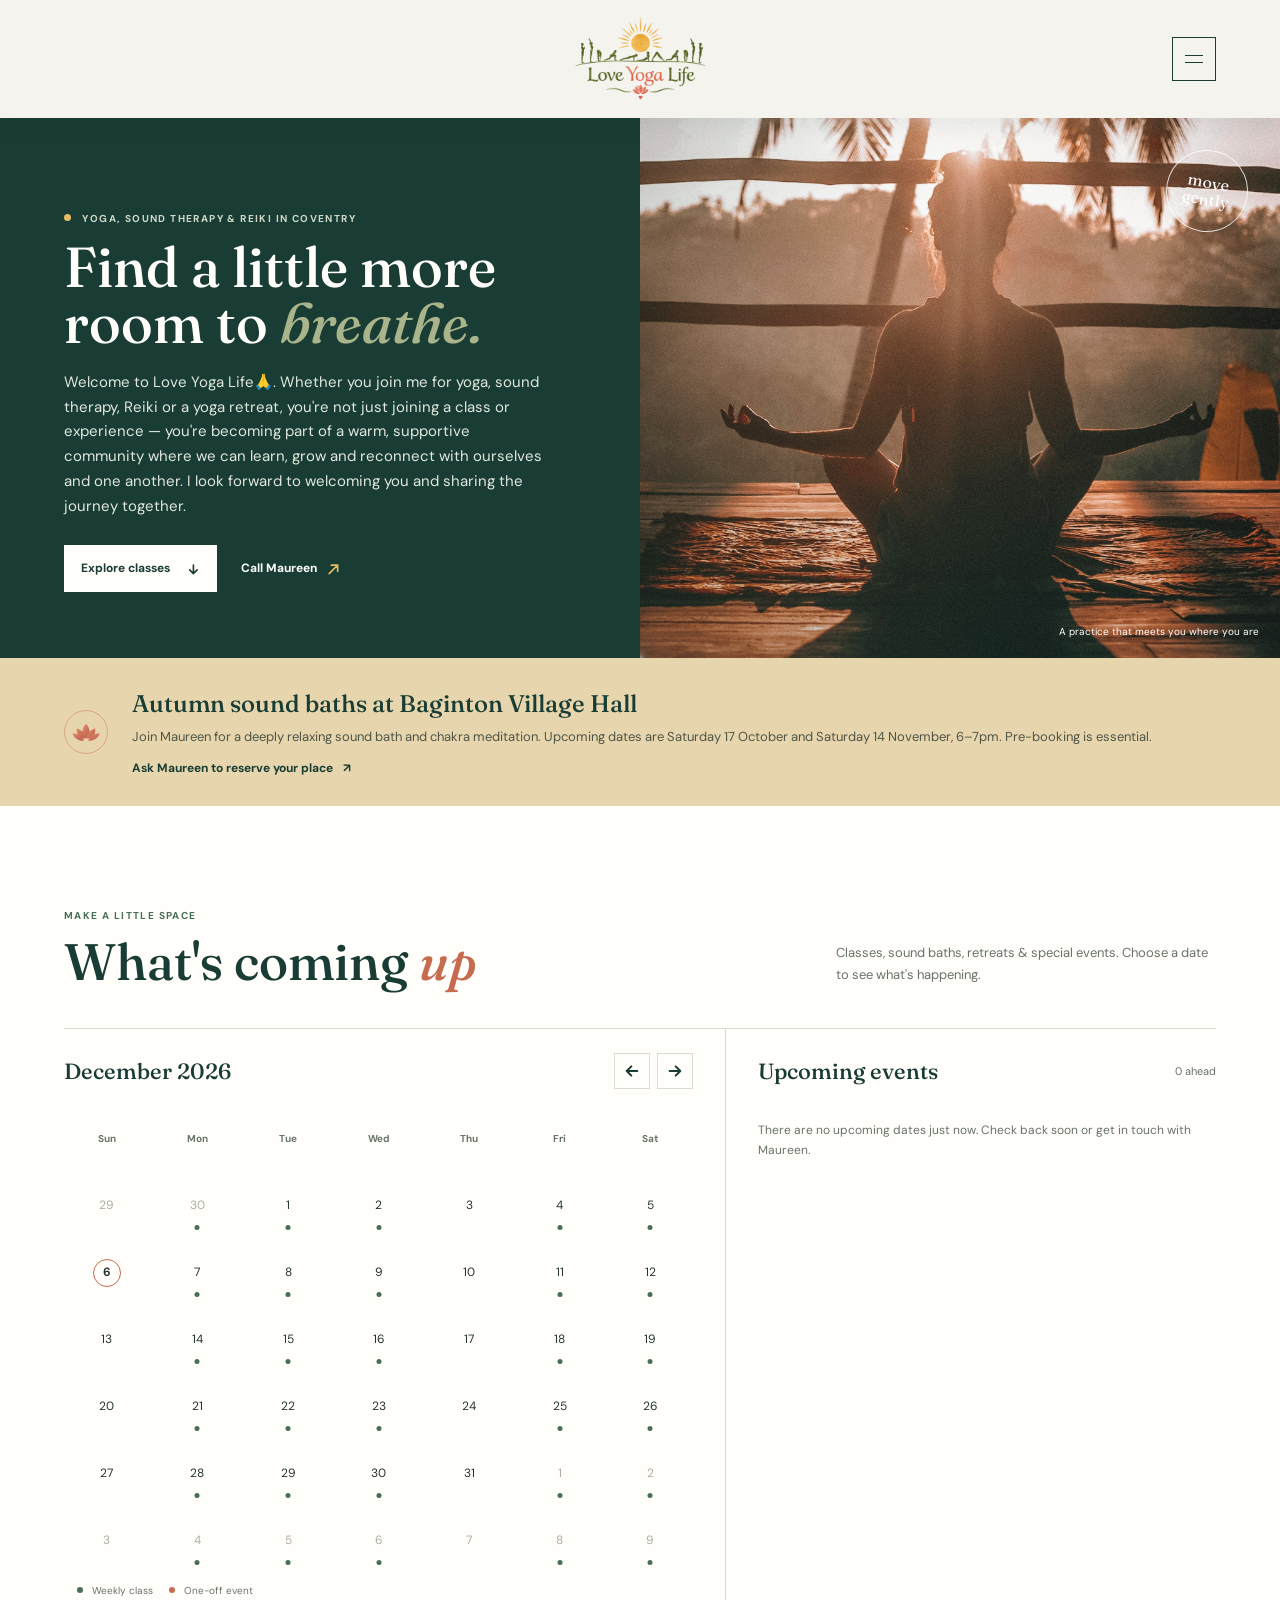
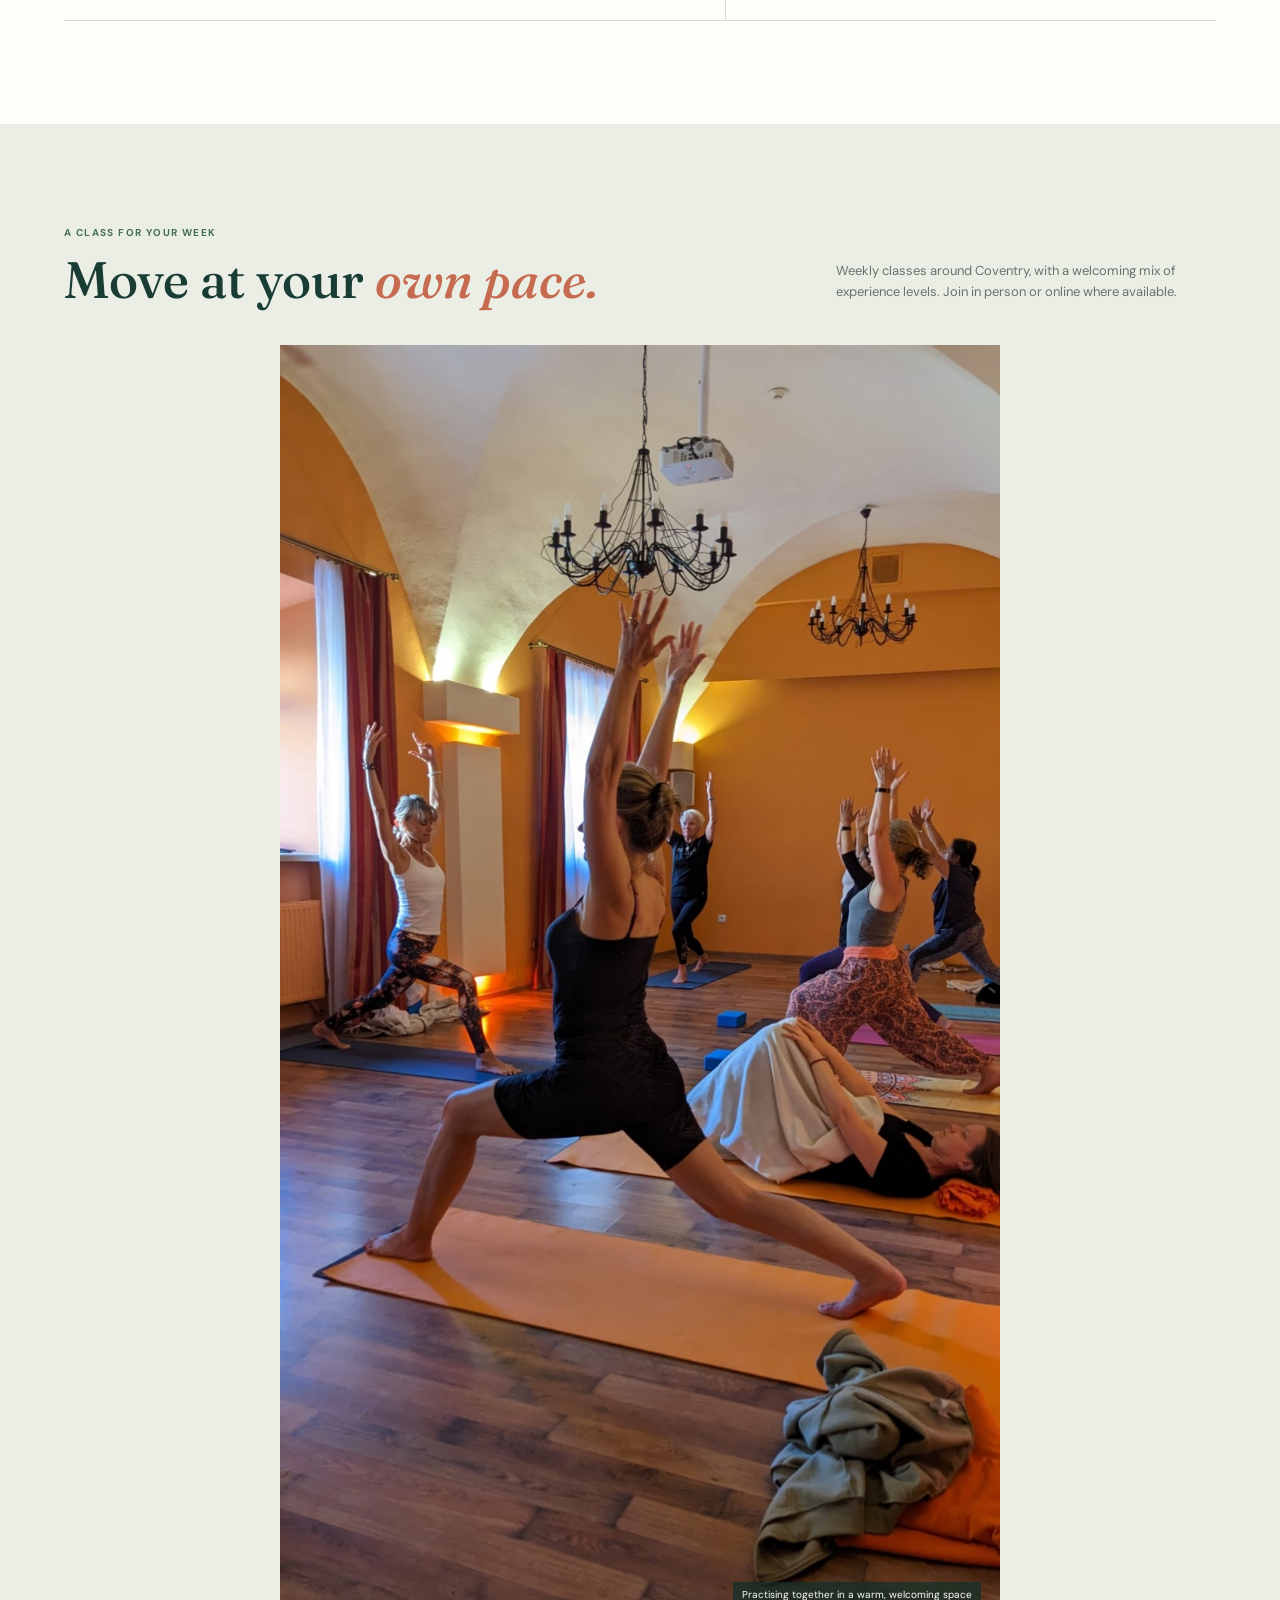
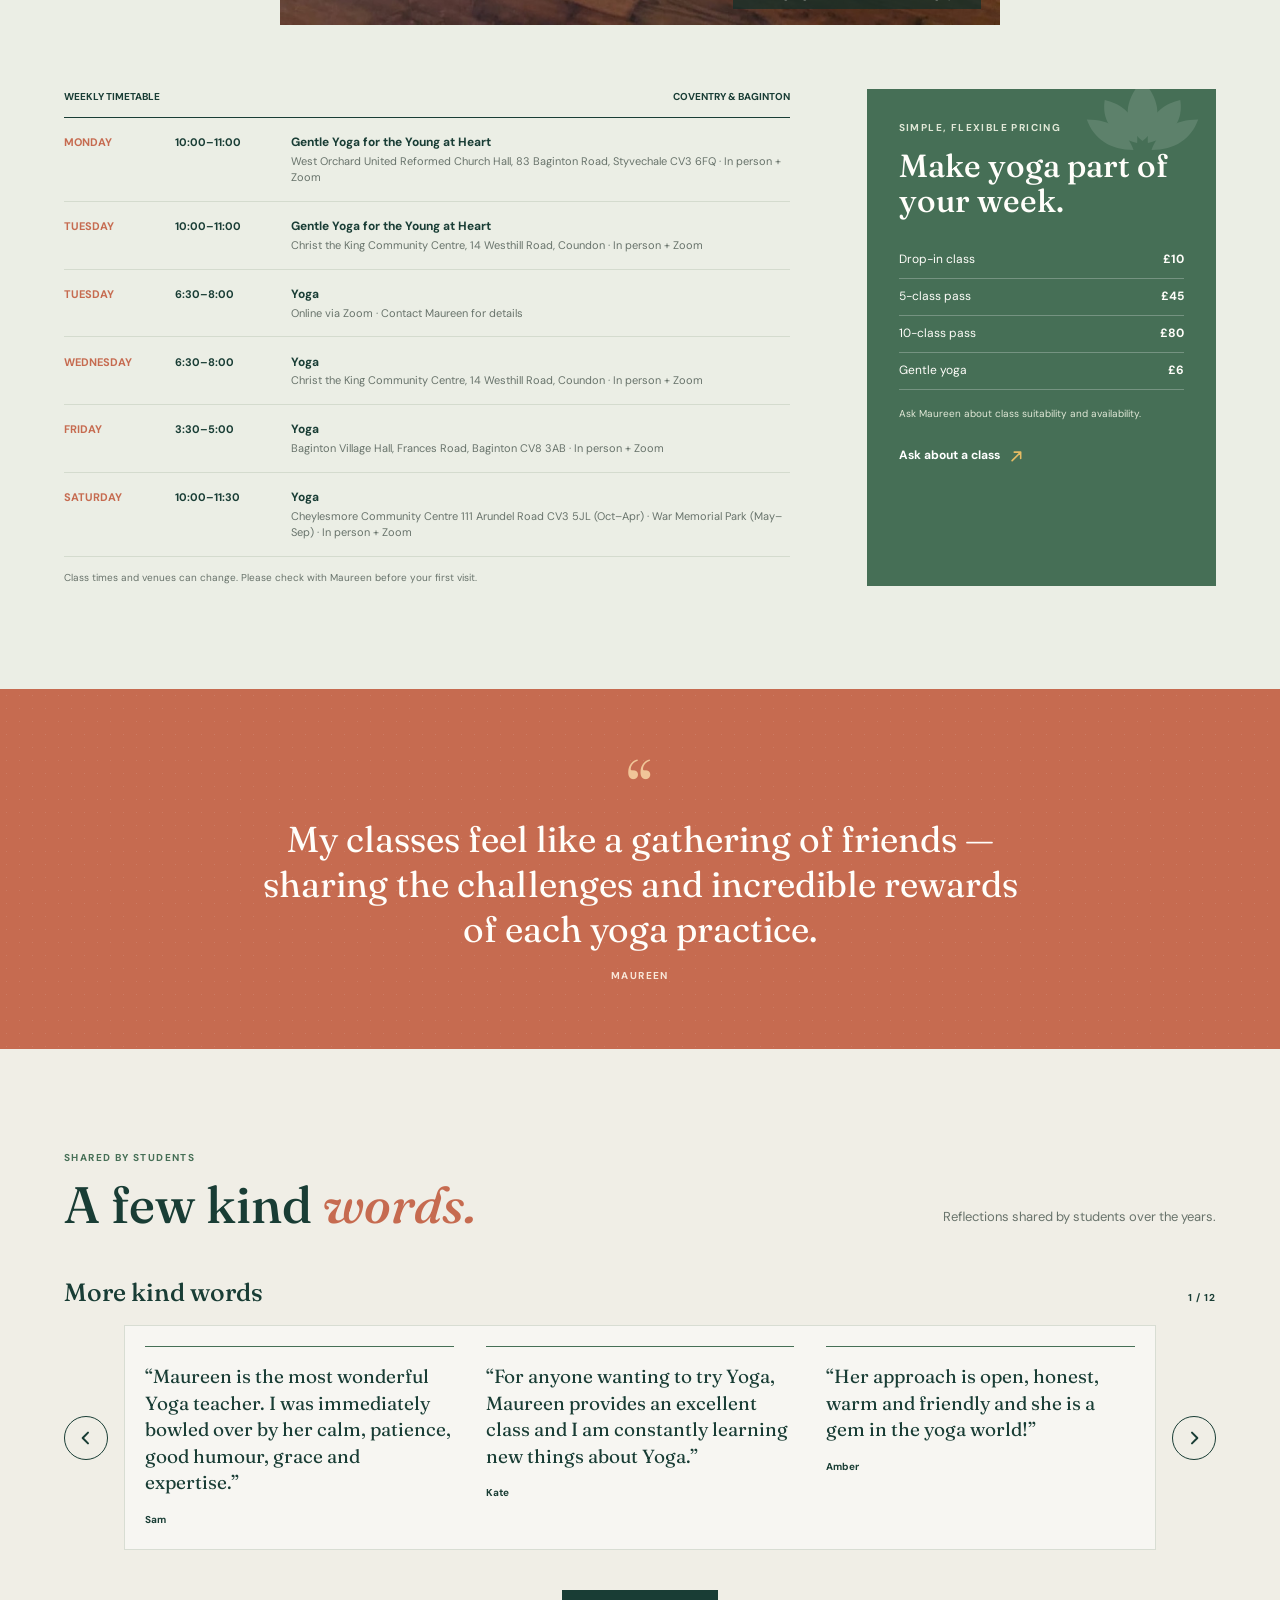
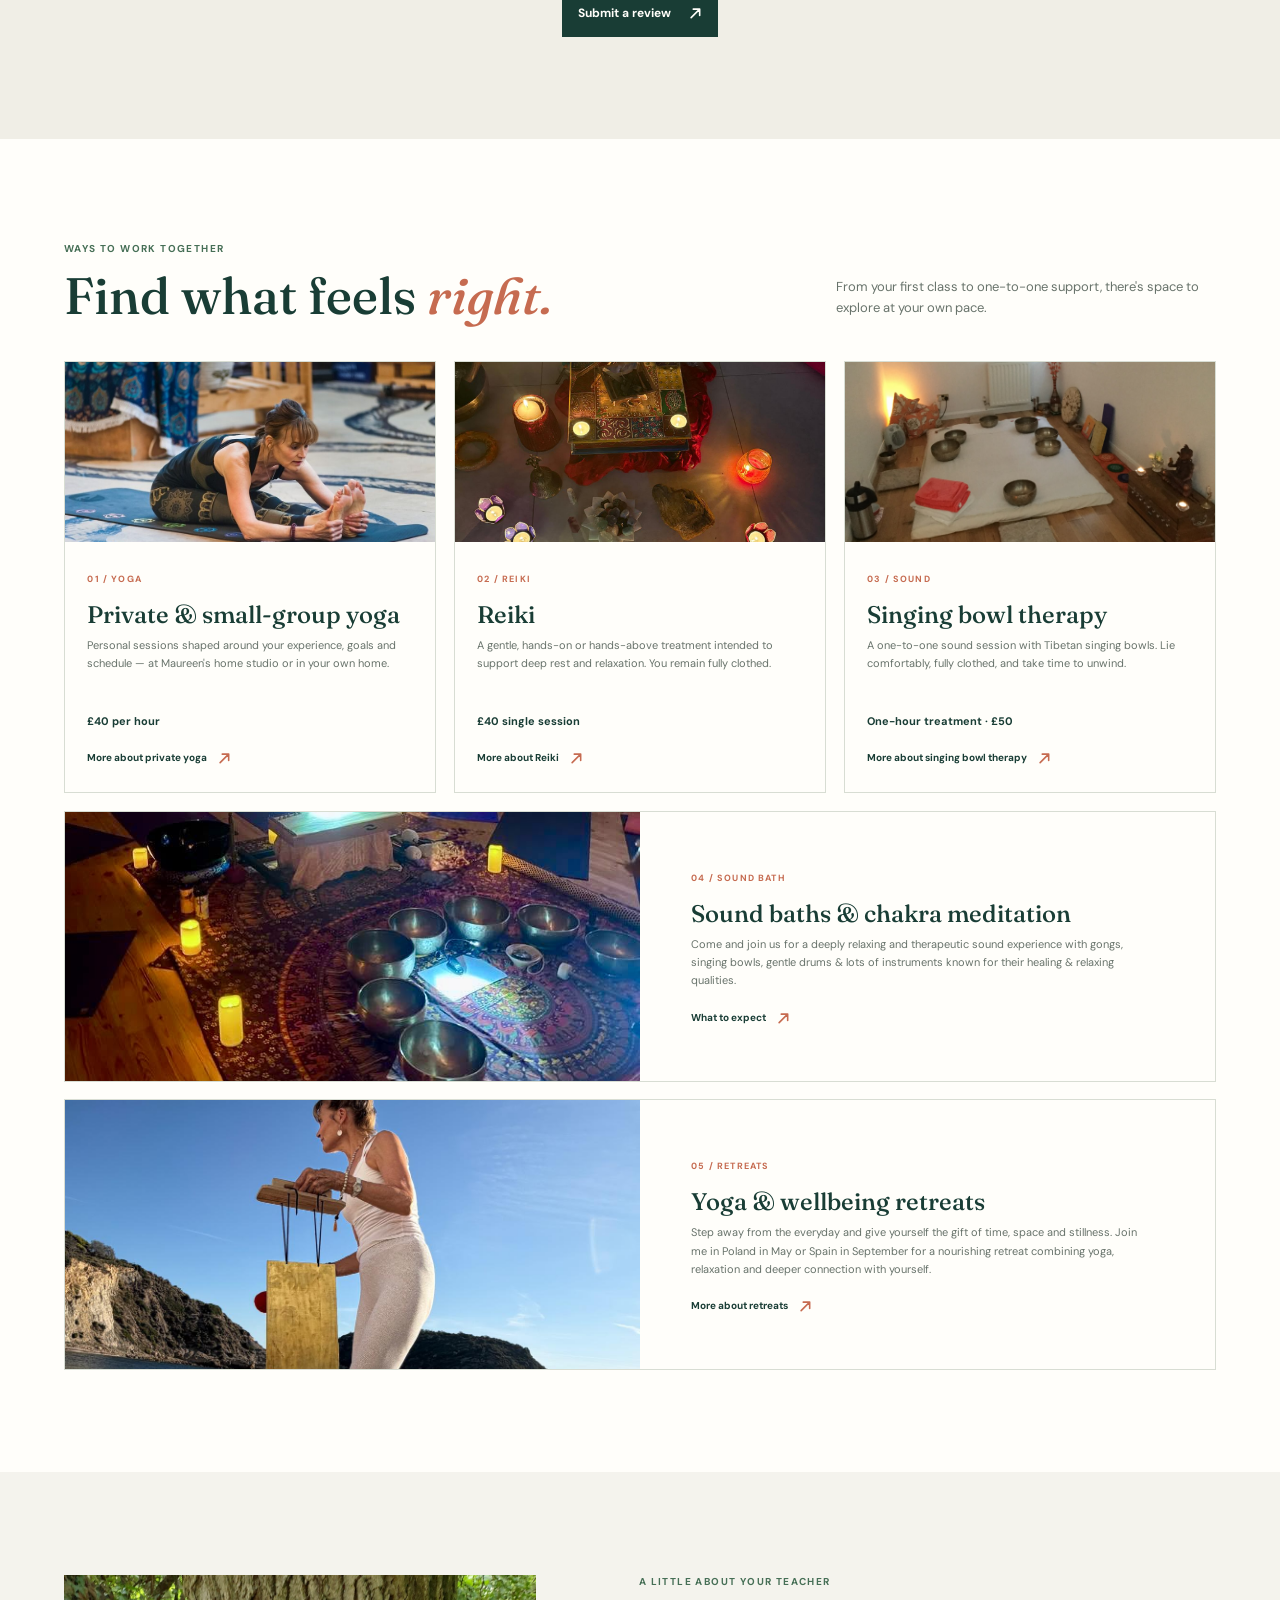
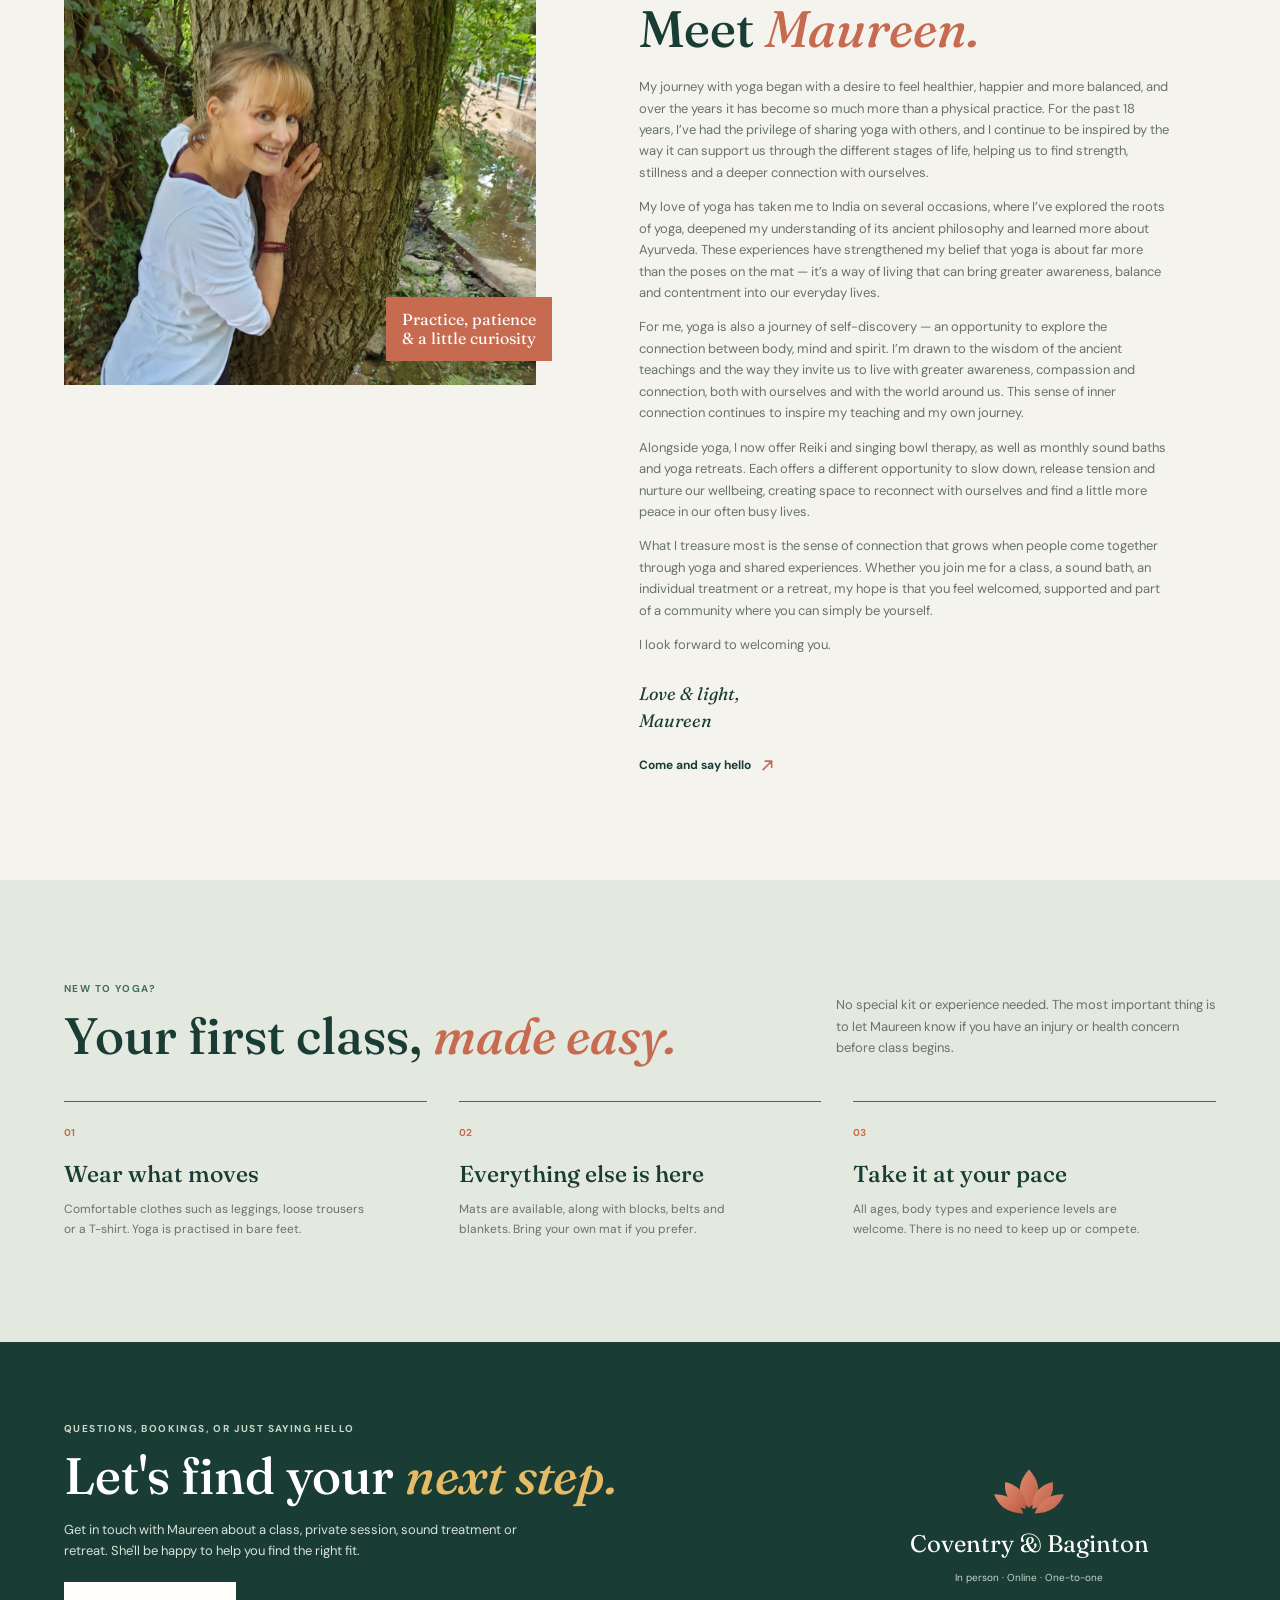
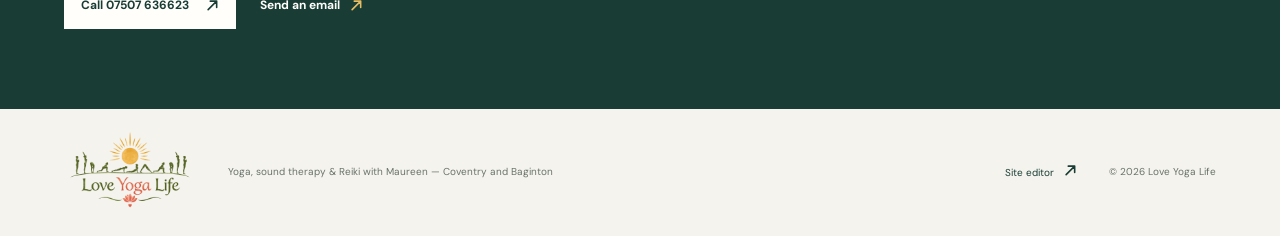
==== index.html @ 2b90ecf5 "Deploy Love Yoga Life website" ====
<!doctype html>
<html lang="en-GB">

<head>
    <meta charset="utf-8">
    <meta name="viewport" content="width=device-width, initial-scale=1">
    <meta name="theme-color" content="#193d35">
    <link rel="icon" href="./pics/lotus.svg" type="image/svg+xml">
    <meta name="description"
        content="Join Maureen for welcoming yoga classes, private yoga, Reiki, singing bowl therapy, sound baths and retreats in Coventry and Baginton.">
    <meta name="author" content="Maureen Thomson">
    <meta name="robots" content="index, follow, max-image-preview:large">
    <link rel="canonical" href="https://loveyogalife.co.uk/">
    <meta property="og:type" content="website">
    <meta property="og:locale" content="en_GB">
    <meta property="og:site_name" content="Love Yoga Life">
    <meta property="og:title" content="Yoga, Reiki &amp; Sound Baths in Coventry | Love Yoga Life">
    <meta property="og:description"
        content="Welcoming yoga classes, private yoga, Reiki, singing bowl therapy, sound baths and retreats with Maureen in Coventry and Baginton.">
    <meta property="og:url" content="https://loveyogalife.co.uk/">
    <meta property="og:image" content="https://loveyogalife.co.uk/pics/5.jpeg">
    <meta property="og:image:type" content="image/jpeg">
    <meta property="og:image:width" content="900">
    <meta property="og:image:height" content="599">
    <meta property="og:image:alt" content="Maureen practising yoga on a mat">
    <meta name="twitter:card" content="summary_large_image">
    <meta name="twitter:title" content="Yoga, Reiki &amp; Sound Baths in Coventry | Love Yoga Life">
    <meta name="twitter:description"
        content="Welcoming yoga, Reiki, sound therapy, sound baths and retreats with Maureen in Coventry and Baginton.">
    <meta name="twitter:image" content="https://loveyogalife.co.uk/pics/5.jpeg">
    <meta name="twitter:image:alt" content="Maureen practising yoga on a mat">
    <title>Yoga, Reiki &amp; Sound Baths in Coventry | Love Yoga Life</title>
    <link rel="preconnect" href="https://fonts.googleapis.com">
    <link rel="preconnect" href="https://fonts.gstatic.com" crossorigin>
    <link
        href="https://fonts.googleapis.com/css2?family=DM+Sans:wght@400;500;600;700&family=Fraunces:opsz,wght@9..144,500;9..144,600&display=swap"
        rel="stylesheet">
    <link rel="preload" as="image" href="./pics/hero-original.jpeg">
    <link rel="stylesheet" href="./styles.css?v=20261015-7">
    <script type="application/ld+json">
        {
            "@context": "https://schema.org",
            "@type": "LocalBusiness",
            "@id": "https://loveyogalife.co.uk/#business",
            "name": "Love Yoga Life",
            "description": "Yoga classes, private yoga, Reiki, singing bowl therapy, sound baths and retreats with Maureen in Coventry and Baginton.",
            "url": "https://loveyogalife.co.uk/",
            "image": "https://loveyogalife.co.uk/pics/5.jpeg",
            "telephone": "+44 7507 636623",
            "email": "maureenthomson54@hotmail.com",
            "founder": {
                "@type": "Person",
                "name": "Maureen Thomson"
            },
            "address": {
                "@type": "PostalAddress",
                "addressLocality": "Coventry",
                "addressRegion": "West Midlands",
                "addressCountry": "GB"
            },
            "areaServed": [
                {
                    "@type": "City",
                    "name": "Coventry"
                },
                {
                    "@type": "Place",
                    "name": "Baginton"
                }
            ],
            "hasOfferCatalog": {
                "@type": "OfferCatalog",
                "name": "Yoga and wellbeing services",
                "itemListElement": [
                    {
                        "@type": "Offer",
                        "itemOffered": {
                            "@type": "Service",
                            "name": "Yoga classes and private yoga"
                        }
                    },
                    {
                        "@type": "Offer",
                        "itemOffered": {
                            "@type": "Service",
                            "name": "Reiki and singing bowl therapy"
                        }
                    },
                    {
                        "@type": "Offer",
                        "itemOffered": {
                            "@type": "Service",
                            "name": "Sound baths and yoga retreats"
                        }
                    }
                ]
            }
        }
    </script>
    <script src="./app.js?v=20261015-3" defer></script>
</head>

<body>
    <a class="skip-link" href="#main">Skip to content</a>
    <header class="site-header">
        <a class="wordmark" href="#top" aria-label="Love Yoga Life home"><img class="brand-logo"
                src="./pics/logo-transparent.png" alt=""></a>
        <button class="menu-toggle" type="button" aria-expanded="false" aria-controls="main-nav"
            aria-label="Open menu"><span></span><span></span></button>
        <nav class="main-nav" id="main-nav" aria-label="Main navigation">
            <a href="#classes">Classes</a>
            <a href="#private-yoga">Private yoga</a>
            <a href="#reiki">Reiki &amp; sound</a>
            <a href="#retreats">Retreats</a>
            <a href="#about">About Maureen</a>
            <a class="nav-contact" href="#contact">Get in touch
                <svg class="ui-icon" viewBox="0 0 12 12" aria-hidden="true" focusable="false">
                    <path d="M2 10 10 2M4 2h6v6"></path>
                </svg>
            </a>
        </nav>
    </header>

    <main id="main">
        <section class="hero" id="top">
            <div class="hero-copy">
                <p class="eyebrow"><span class="eyebrow-mark"></span> <span data-page="heroEyebrow">Yoga, sound therapy & Reiki in Coventry</span></p>
                <h1><span data-page="heroTitle">Find a little more room to</span> <em data-page="heroAccent">breathe.</em></h1>
                <p class="hero-intro" data-page="heroIntro">Welcome to Love Yoga Life🙏 Whether you join me for
                    yoga, sound therapy, Reiki or a yoga retreat, you're not just joining a class or experience — you're
                    becoming part of a warm, supportive community where we can learn, grow and reconnect with ourselves
                    and one another. I look forward to welcoming you and sharing the journey together.</p>
                <div class="hero-actions">
                    <a class="button button-light" href="#classes"><span data-page="heroPrimary">Explore classes</span> <svg class="ui-icon"
                            viewBox="0 0 12 12" aria-hidden="true" focusable="false">
                            <path d="M6 2v8M2.5 6.5 6 10l3.5-3.5"></path>
                        </svg></a>
                    <a class="text-link text-link-light" href="tel:+447507636623"><span data-page="heroSecondary">Call Maureen</span> <svg class="ui-icon"
                            viewBox="0 0 12 12" aria-hidden="true" focusable="false">
                            <path d="M2 10 10 2M4 2h6v6"></path>
                        </svg></a>
                </div>
            </div>
            <div class="hero-image-wrap">
                <img class="hero-image" src="./pics/hero-original.jpeg"
                    alt="A quiet moment of meditation in soft morning light" fetchpriority="high">
                <span class="image-caption" data-page="heroCaption">A practice that meets you where you are</span>
                <span class="hero-stamp" aria-hidden="true" data-page="heroStamp">move gently</span>
            </div>
        </section>

        <section class="announcement-band" id="announcements" aria-live="polite" hidden>
            <div class="announcement-copy" id="announcement-copy"></div>
        </section>

        <section class="events-section section-pad" id="events">
            <div class="section-heading events-heading">
                <div>
                    <p class="eyebrow" data-page="eventsEyebrow">Make a little space</p>
                    <h2><span data-page="eventsTitle">What's coming</span> <em data-page="eventsAccent">up</em></h2>
                </div>
                <p data-page="eventsIntro">Classes, sound baths, retreats &amp; special events. Choose a date to see what's happening.</p>
            </div>
            <div class="events-layout">
                <div class="calendar-panel" aria-label="Events calendar">
                    <div class="calendar-topline">
                        <h3 id="calendar-month" aria-live="polite"></h3>
                        <div class="calendar-controls">
                            <button class="icon-button" type="button" id="calendar-prev" aria-label="Previous month"
                                title="Previous month"><svg class="ui-icon ui-icon-only" viewBox="0 0 12 12"
                                    aria-hidden="true" focusable="false">
                                    <path d="M10 6H2M5.5 2.5 2 6l3.5 3.5"></path>
                                </svg></button>
                            <button class="icon-button" type="button" id="calendar-next" aria-label="Next month"
                                title="Next month"><svg class="ui-icon ui-icon-only" viewBox="0 0 12 12"
                                    aria-hidden="true" focusable="false">
                                    <path d="M2 6h8M6.5 2.5 10 6l-3.5 3.5"></path>
                                </svg></button>
                        </div>
                    </div>
                    <div class="calendar-grid" id="calendar-grid" role="grid" aria-label="Monthly events"></div>
                    <p class="calendar-legend"><span class="legend-class"></span> Weekly class <span
                            class="legend-event"></span> One-off event</p>
                </div>
                <aside class="event-list-panel" aria-live="polite">
                    <div class="event-list-heading">
                        <h3 data-page="eventsListTitle">Upcoming events</h3><span id="event-count"></span>
                    </div>
                    <div id="event-list" class="event-list"></div>
                </aside>
            </div>
        </section>

        <section class="classes-section section-pad" id="classes">
            <div class="section-heading">
                <div>
                    <p class="eyebrow" data-page="classesEyebrow">A class for your week</p>
                    <h2><span data-page="classesTitle">Move at your</span> <em data-page="classesAccent">own pace.</em></h2>
                </div>
                <p data-page="classesIntro">Weekly classes around Coventry, with a welcoming mix of experience levels. Join in person or online
                    where available.</p>
            </div>
            <figure class="class-photo">
                <img src="./pics/19.jpeg" alt="A welcoming yoga class practising together in a warm studio">
                <figcaption data-page="classesCaption">Practising together in a warm, welcoming space</figcaption>
            </figure>
            <div class="class-layout">
                <div class="schedule-wrap">
                    <div class="schedule-label"><span>Weekly timetable</span><span>Coventry & Baginton</span></div>
                    <div class="schedule-list" id="schedule-list"></div>
                    <p class="schedule-note" data-page="classesNote">Class times and venues can change. Please check with Maureen before your
                        first visit.</p>
                </div>
                <aside class="price-panel">
                    <span class="price-sun" aria-hidden="true"><img src="./pics/lotus.svg" alt=""></span>
                    <p class="eyebrow" data-page="priceEyebrow">Simple, flexible pricing</p>
                    <h3 data-page="priceTitle">Make yoga part of your week.</h3>
                    <dl class="price-list">
                        <div>
                            <dt data-page="priceDropLabel">Drop-in class</dt>
                            <dd data-page="priceDropValue">£10</dd>
                        </div>
                        <div>
                            <dt data-page="priceFiveLabel">5-class pass</dt>
                            <dd data-page="priceFiveValue">£45</dd>
                        </div>
                        <div>
                            <dt data-page="priceTenLabel">10-class pass</dt>
                            <dd data-page="priceTenValue">£80</dd>
                        </div>
                        <div>
                            <dt data-page="priceGentleLabel">Gentle yoga</dt>
                            <dd data-page="priceGentleValue">£6</dd>
                        </div>
                    </dl>
                    <p class="price-footnote" data-page="priceFootnote">Ask Maureen about
                        class suitability and availability.</p>
                    <a class="text-link" href="#contact"><span data-page="classCta">Ask about a class</span> <svg class="ui-icon" viewBox="0 0 12 12"
                            aria-hidden="true" focusable="false">
                            <path d="M2 10 10 2M4 2h6v6"></path>
                        </svg></a>
                </aside>
            </div>
        </section>

        <section class="quote-band">
            <div class="quote-mark" aria-hidden="true">“</div>
            <blockquote data-page="quoteText">My classes feel like a gathering of friends — sharing the challenges and incredible rewards of
                each yoga practice.</blockquote>
            <p data-page="quoteName">Maureen</p>
        </section>

        <section class="testimonials-section section-pad" aria-labelledby="testimonials-title">
            <div class="section-heading">
                <div>
                    <p class="eyebrow" data-page="reviewsEyebrow">Shared by students</p>
                    <h2 id="testimonials-title"><span data-page="reviewsTitle">A few kind</span> <em data-page="reviewsAccent">words.</em></h2>
                </div>
                <p data-page="reviewsIntro">Reflections shared by students over the years.</p>
            </div>
            <section class="testimonial-carousel" id="testimonial-carousel" aria-label="Customer reviews">
                <div class="testimonial-carousel-heading">
                    <h3 data-page="reviewsGalleryTitle">More kind words</h3>
                    <span class="testimonial-carousel-count" aria-live="polite"><span id="testimonial-current">1</span> / <span id="testimonial-total">1</span></span>
                </div>
                <div class="testimonial-carousel-frame">
                    <button class="testimonial-carousel-control testimonial-carousel-previous" type="button"
                        id="testimonial-previous" aria-label="Previous review">
                        <svg class="ui-icon" viewBox="0 0 12 12" aria-hidden="true" focusable="false"><path d="m7.5 2-4 4 4 4"></path></svg>
                    </button>
                    <div class="testimonial-carousel-viewport" id="testimonial-carousel-viewport" tabindex="0"
                        aria-live="polite"><div class="testimonial-list" id="testimonial-list"></div></div>
                    <button class="testimonial-carousel-control testimonial-carousel-next" type="button"
                        id="testimonial-next" aria-label="Next review">
                        <svg class="ui-icon" viewBox="0 0 12 12" aria-hidden="true" focusable="false"><path d="m4.5 2 4 4-4 4"></path></svg>
                    </button>
                </div>
            </section>
            <div class="testimonial-actions">
                <a class="button button-dark"
                    href="mailto:maureenthomson54@hotmail.com?subject=Love%20Yoga%20Life%20review&amp;body=Hi%20Maureen%2C%0A%0AI%27d%20like%20to%20share%20this%20review%3A%0A%0A"><span data-page="reviewSubmit">Submit a review</span> <svg class="ui-icon" viewBox="0 0 12 12" aria-hidden="true" focusable="false">
                        <path d="M2 10 10 2M4 2h6v6"></path>
                    </svg></a>
            </div>
        </section>

        <section class="services-section section-pad" id="sessions">
            <div class="section-heading">
                <div>
                    <p class="eyebrow" data-page="servicesEyebrow">Ways to work together</p>
                    <h2><span data-page="servicesTitle">Find what feels</span> <em data-page="servicesAccent">right.</em></h2>
                </div>
                <p data-page="servicesIntro">From your first class to one-to-one support, there's space to explore at your own pace.</p>
            </div>
            <div class="service-grid" id="service-grid">
                <article class="service-card service-card-featured" id="private-yoga">
                    <div class="service-photo service-photo-yoga">
                        <img src="./pics/4.jpeg" alt="Maureen stretching forward on her yoga mat">
                    </div>
                    <div class="service-card-body"><span class="service-number">01 / YOGA</span>
                        <h3>Private & small-group yoga</h3>
                        <p>Personal sessions shaped around your experience, goals and schedule — at Maureen's home
                            studio.</p>
                        <p class="service-price">£40 per hour</p>
                        <button class="text-link service-open" type="button" data-open-dialog="private-yoga-dialog">More
                            about private yoga <svg class="ui-icon" viewBox="0 0 12 12" aria-hidden="true"
                                focusable="false">
                                <path d="M2 10 10 2M4 2h6v6"></path>
                            </svg></button>
                    </div>
                </article>
                <article class="service-card" id="reiki">
                    <div class="service-photo service-photo-reiki">
                        <img src="./pics/13.jpeg" alt="Candles and meditation objects arranged for Reiki">
                    </div>
                    <div class="service-card-body"><span class="service-number">02 / REIKI</span>
                        <h3>Reiki</h3>
                        <p>A gentle, hands-on or hands-above treatment intended to support deep rest and relaxation. You
                            remain fully clothed.</p>
                        <p class="service-price">£40 single session</p><a class="text-link" href="#contact">Ask about
                            Reiki <svg class="ui-icon" viewBox="0 0 12 12" aria-hidden="true" focusable="false">
                                <path d="M2 10 10 2M4 2h6v6"></path>
                            </svg></a>
                        <button class="text-link service-open" type="button" data-open-dialog="reiki-dialog">More about
                            Reiki <svg class="ui-icon" viewBox="0 0 12 12" aria-hidden="true" focusable="false">
                                <path d="M2 10 10 2M4 2h6v6"></path>
                            </svg></button>
                    </div>
                </article>
                <article class="service-card" id="singing-bowls">
                    <div class="service-photo service-photo-bowls">
                        <img src="./pics/20.jpeg" alt="Singing bowls arranged for a one-to-one sound therapy session">
                    </div>
                    <div class="service-card-body"><span class="service-number">03 / SOUND</span>
                        <h3>Singing bowl therapy</h3>
                        <p>A one-to-one sound session with Tibetan singing bowls. Lie comfortably, fully clothed, and
                            take time to unwind.</p>
                        <p class="service-price">One-hour treatment · £50</p>
                        <button class="text-link service-open" type="button" data-open-dialog="bowl-dialog">More about
                            singing bowl therapy <svg class="ui-icon" viewBox="0 0 12 12" aria-hidden="true"
                                focusable="false">
                                <path d="M2 10 10 2M4 2h6v6"></path>
                            </svg></button>
                    </div>
                </article>
                <article class="service-card service-card-wide" id="sound-baths">
                    <div class="wide-image">
                        <img src="./pics/17.jpeg" alt="Gong, singing bowls and mats arranged for a sound bath">
                    </div>
                    <div class="service-card-body"><span class="service-number">04 / SOUND BATH</span>
                        <h3>Sound baths & chakra meditation</h3>
                        <p>Come and join us for a deeply relaxing and therapeutic sound experience with gongs, singing
                            bowls, gentle drums & lots of instruments known for their healing & relaxing qualities.
                        </p><a class="text-link" href="#events">See sound bath dates <svg class="ui-icon"
                                viewBox="0 0 12 12" aria-hidden="true" focusable="false">
                                <path d="M2 10 10 2M4 2h6v6"></path>
                            </svg></a>
                        <button class="text-link service-open" type="button" data-open-dialog="sound-bath-dialog">What
                            to expect <svg class="ui-icon" viewBox="0 0 12 12" aria-hidden="true" focusable="false">
                                <path d="M2 10 10 2M4 2h6v6"></path>
                            </svg></button>
                    </div>
                </article>
                <article class="service-card service-card-wide service-card-retreats" id="retreats">
                    <div class="wide-image wide-image-retreats">
                        <img src="./pics/6.jpeg" alt="A relaxing sound session on the beach during a yoga retreat">
                    </div>
                    <div class="service-card-body"><span class="service-number">05 / RETREATS</span>
                        <h3>Yoga &amp; wellbeing retreats</h3>
                        <p>Step away from the everyday and give yourself the gift of time, space and stillness. Join me
                            in Poland in May or Spain in September for a nourishing retreat combining yoga, relaxation
                            and deeper connection with yourself.</p>
                        <button class="text-link service-open" type="button" data-open-dialog="retreat-dialog">More
                            about retreats <svg class="ui-icon" viewBox="0 0 12 12" aria-hidden="true"
                                focusable="false">
                                <path d="M2 10 10 2M4 2h6v6"></path>
                            </svg></button>
                    </div>
                </article>
            </div>
        </section>

        <dialog class="service-dialog" id="private-yoga-dialog" aria-labelledby="private-yoga-title">
            <div class="service-dialog-layout">
                <div class="service-dialog-image"><img src="./pics/4.jpeg"
                        alt="Maureen stretching forward on her yoga mat"></div>
                <div class="service-dialog-copy">
                    <button class="dialog-close" type="button" aria-label="Close details" data-close-dialog>×</button>
                    <p class="eyebrow">One-to-one or small group</p>
                    <h2 id="private-yoga-title">Private yoga, shaped around you.</h2>
                    <p>Personal lessons can suit beginners wanting to build confidence, people who prefer a quieter
                        setting, or anyone hoping to focus on a particular posture or practice. Sessions are available
                        at Maureen's home studio or in your home.</p>
                    <p>£40 per hour at Maureen's home studio.</p>
                    <a class="button button-dark" href="#contact" data-dialog-contact>Ask Maureen about a session <svg
                            class="ui-icon" viewBox="0 0 12 12" aria-hidden="true" focusable="false">
                            <path d="M2 10 10 2M4 2h6v6"></path>
                        </svg></a>
                </div>
            </div>
        </dialog>

        <dialog class="service-dialog" id="reiki-dialog" aria-labelledby="reiki-title">
            <div class="service-dialog-layout">
                <div class="service-dialog-image"><img src="./pics/13.jpeg"
                        alt="Candles and meditation objects arranged for Reiki"></div>
                <div class="service-dialog-copy">
                    <button class="dialog-close" type="button" aria-label="Close details" data-close-dialog>×</button>
                    <p class="eyebrow">A quiet, fully clothed treatment</p>
                    <h2 id="reiki-title">Make space to rest.</h2>
                    <p>Reiki is a Japanese complementary practice often chosen as a way to relax. During a session, you
                        lie fully clothed on a treatment couch while Maureen uses a light touch or holds her hands just
                        above the body. You can talk through comfort and preferences beforehand.</p>
                    <p>Single treatment £40. Reiki is complementary and is not a substitute for medical care.</p>
                    <a class="button button-dark" href="#contact" data-dialog-contact>Ask Maureen about Reiki <svg
                            class="ui-icon" viewBox="0 0 12 12" aria-hidden="true" focusable="false">
                            <path d="M2 10 10 2M4 2h6v6"></path>
                        </svg></a>
                </div>
            </div>
        </dialog>

        <dialog class="service-dialog" id="bowl-dialog" aria-labelledby="bowl-title">
            <div class="service-dialog-layout">
                <div class="service-dialog-image"><img src="./pics/20.jpeg"
                        alt="Singing bowls arranged for a one-to-one sound therapy session"></div>
                <div class="service-dialog-copy">
                    <button class="dialog-close" type="button" aria-label="Close details" data-close-dialog>×</button>
                    <p class="eyebrow">A one-to-one sound session</p>
                    <h2 id="bowl-title">Tibetan singing bowl therapy.</h2>
                    <p>Settle fully clothed on a mattress on the floor while Maureen plays Tibetan singing bowls. The
                        session is an hour, with time to get comfortable before the sounds begin.</p>
                    <p>One-hour treatment · £50. Let Maureen know about any comfort or access needs when arranging your
                        visit.</p>
                    <a class="button button-dark" href="#contact" data-dialog-contact>Ask Maureen about a treatment <svg
                            class="ui-icon" viewBox="0 0 12 12" aria-hidden="true" focusable="false">
                            <path d="M2 10 10 2M4 2h6v6"></path>
                        </svg></a>
                </div>
            </div>
        </dialog>

        <dialog class="service-dialog" id="sound-bath-dialog" aria-labelledby="sound-bath-title">
            <div class="service-dialog-layout">
                <div class="service-dialog-image"><img src="./pics/17.jpeg"
                        alt="Gong, singing bowls and mats arranged for a sound bath">
                </div>
                <div class="service-dialog-copy">
                    <button class="dialog-close" type="button" aria-label="Close details" data-close-dialog>×</button>
                    <p class="eyebrow">A shared pause</p>
                    <h2 id="sound-bath-title">What is a sound bath?</h2>
                    <p>A sound bath is a journey of pure sound and vibration. It is called a sound bath because you
                        are bathed in the healing vibrations of gongs, Tibetan singing bowls, gentle drums and many
                        other instruments known for their vibratory healing frequencies.</p>
                    <p>The demands of our daily lives can lead to an increase in stress-related disease. Many
                        influences, such as the foods we eat, people we encounter, thoughts we think, sounds we hear
                        and environments we move within, can have a negative effect on our wellbeing. Sound and
                        vibration help facilitate a deep sense of peace, release tension and blocked energy, and
                        balance the energy centres in the body. They work at a cellular level to rebalance the
                        physical, emotional and spiritual bodies.</p>
                    <p>Bring a mat, blanket and cushions so you can settle in warmly. The hall floor can feel cold; a
                        limited number of mats may be available to borrow. Wear comfortable clothes.</p>
                    <p>Monthly at Baginton Village Hall, 6–7pm · £15 in advance or £18 on the day. Pre-booking is
                        essential.</p>
                    <a class="button button-dark" href="#events" data-dialog-contact>See upcoming sound bath dates <svg
                            class="ui-icon" viewBox="0 0 12 12" aria-hidden="true" focusable="false">
                            <path d="M6 2v8M2.5 6.5 6 10l3.5-3.5"></path>
                        </svg></a>
                </div>
            </div>
        </dialog>

        <dialog class="service-dialog" id="retreat-dialog" aria-labelledby="retreat-title">
            <div class="service-dialog-layout">
                <div class="service-dialog-image"><img src="./pics/6.jpeg"
                        alt="A relaxing sound session on the beach during a yoga retreat"></div>
                <div class="service-dialog-copy">
                    <button class="dialog-close" type="button" aria-label="Close details" data-close-dialog>×</button>
                    <p class="eyebrow">Twice-yearly time away</p>
                    <h2 id="retreat-title">A Journey Back to Yourself</h2>
                    <p>My yoga retreats are an invitation to slow down, breathe deeply and reconnect with what truly
                        matters. Away from the demands of everyday life, we create space to nurture body, mind and spirit
                        through yoga, relaxation, meditation, mantra, pranayama and moments of quiet reflection.</p>
                    <p>Rooted in the traditional teachings of yoga, these retreats offer more than simply a physical
                        practice. Alongside asana, we explore the deeper dimensions of yoga through breathwork, mantra
                        and yoga philosophy, creating opportunities to cultivate self-compassion, inner awareness and a
                        greater sense of balance, peace and connection within yourself.</p>
                    <p>Whether you are looking to deepen your practice, explore yoga’s ancient wisdom, find some
                        stillness or simply give yourself time to recharge, you will be welcomed into a warm and
                        supportive space where you can come just as you are.</p>
                    <p>I offer two retreats each year, each with its own unique setting and atmosphere:</p>
                    <div class="retreat-option">
                        <h3>Poland — End of May</h3>
                        <p>A springtime opportunity to step away from familiar routines, reconnect with nature and
                            welcome a fresh sense of energy and possibility.</p>
                    </div>
                    <div class="retreat-option">
                        <h3>Spain — End of September</h3>
                        <p>A late-summer retreat offering time to slow down, turn inward and enjoy a more grounded,
                            reflective approach to yoga and wellbeing.</p>
                    </div>
                    <p>Each retreat is an opportunity to pause, reconnect and return home feeling nourished — not only
                        in body, but in mind and spirit.</p>
                    <a class="button button-dark"
                        href="mailto:maureenthomson54@hotmail.com?subject=Yoga%20retreat%20enquiry">Ask about the next
                        retreat <svg class="ui-icon" viewBox="0 0 12 12" aria-hidden="true" focusable="false">
                            <path d="M2 10 10 2M4 2h6v6"></path>
                        </svg></a>
                </div>
                <section class="retreat-galleries" aria-label="Retreat photo galleries">
                    <div class="retreat-gallery">
                        <div class="retreat-gallery-heading">
                            <h3>Poland retreats</h3>
                            <span>Spring in Cieplice</span>
                        </div>
                        <div class="retreat-slideshow" data-slideshow tabindex="0"
                            aria-label="Poland retreat photographs">
                            <div class="retreat-slides">
                                <img class="retreat-slide" src="./pics/r1.jpeg" alt="A moment from the Poland yoga retreat">
                                <img class="retreat-slide" src="./pics/r3.jpeg" alt="A moment from the Poland yoga retreat" hidden>
                                <img class="retreat-slide" src="./pics/r4.jpeg" alt="A moment from the Poland yoga retreat" hidden>
                                <img class="retreat-slide" src="./pics/r5.jpeg" alt="A moment from the Poland yoga retreat" hidden>
                                <img class="retreat-slide" src="./pics/r6.jpeg" alt="A moment from the Poland yoga retreat" hidden>
                                <img class="retreat-slide" src="./pics/r7.jpeg" alt="A moment from the Poland yoga retreat" hidden>
                                <img class="retreat-slide" src="./pics/r8.jpeg" alt="A moment from the Poland yoga retreat" hidden>
                                <img class="retreat-slide" src="./pics/r9.jpeg" alt="A moment from the Poland yoga retreat" hidden>
                                <img class="retreat-slide" src="./pics/r10.jpeg" alt="A moment from the Poland yoga retreat" hidden>
                                <img class="retreat-slide" src="./pics/r11.jpeg" alt="A moment from the Poland yoga retreat" hidden>
                            </div>
                            <button class="slideshow-control slideshow-previous" type="button" data-slide-previous
                                aria-label="Previous Poland retreat photograph">
                                <svg viewBox="0 0 12 12" aria-hidden="true" focusable="false"><path d="m7.5 2-4 4 4 4"></path></svg>
                            </button>
                            <button class="slideshow-control slideshow-next" type="button" data-slide-next
                                aria-label="Next Poland retreat photograph">
                                <svg viewBox="0 0 12 12" aria-hidden="true" focusable="false"><path d="m4.5 2 4 4-4 4"></path></svg>
                            </button>
                            <span class="slideshow-count" aria-live="polite"><span data-slide-current>1</span> / 10</span>
                        </div>
                    </div>
                    <div class="retreat-gallery">
                        <div class="retreat-gallery-heading">
                            <h3>Spain retreats</h3>
                            <span>Late summer in Jávea</span>
                        </div>
                        <div class="retreat-slideshow" data-slideshow tabindex="0"
                            aria-label="Spain retreat photographs">
                            <div class="retreat-slides">
                                <img class="retreat-slide" src="./pics/rs1.jpeg" alt="A moment from the Spain yoga retreat">
                                <img class="retreat-slide" src="./pics/rs2.jpeg" alt="A moment from the Spain yoga retreat" hidden>
                                <img class="retreat-slide" src="./pics/rs3.jpeg" alt="A moment from the Spain yoga retreat" hidden>
                                <img class="retreat-slide" src="./pics/rs4.jpeg" alt="A moment from the Spain yoga retreat" hidden>
                                <img class="retreat-slide" src="./pics/rs5.jpeg" alt="A moment from the Spain yoga retreat" hidden>
                                <img class="retreat-slide" src="./pics/rs6.jpeg" alt="A moment from the Spain yoga retreat" hidden>
                                <img class="retreat-slide" src="./pics/rs7.jpeg" alt="A moment from the Spain yoga retreat" hidden>
                                <img class="retreat-slide" src="./pics/rs8.jpeg" alt="A moment from the Spain yoga retreat" hidden>
                                <img class="retreat-slide" src="./pics/rs9.jpeg" alt="A moment from the Spain yoga retreat" hidden>
                                <img class="retreat-slide" src="./pics/rs10.jpeg" alt="A moment from the Spain yoga retreat" hidden>
                                <img class="retreat-slide" src="./pics/rs11.jpeg" alt="A moment from the Spain yoga retreat" hidden>
                            </div>
                            <button class="slideshow-control slideshow-previous" type="button" data-slide-previous
                                aria-label="Previous Spain retreat photograph">
                                <svg viewBox="0 0 12 12" aria-hidden="true" focusable="false"><path d="m7.5 2-4 4 4 4"></path></svg>
                            </button>
                            <button class="slideshow-control slideshow-next" type="button" data-slide-next
                                aria-label="Next Spain retreat photograph">
                                <svg viewBox="0 0 12 12" aria-hidden="true" focusable="false"><path d="m4.5 2 4 4-4 4"></path></svg>
                            </button>
                            <span class="slideshow-count" aria-live="polite"><span data-slide-current>1</span> / 11</span>
                        </div>
                    </div>
                </section>
            </div>
        </dialog>

        <section class="about-section section-pad" id="about">
            <div class="about-image-wrap">
                <img src="./pics/3.jpeg" alt="Maureen enjoying a quiet moment outdoors beside a tree">
                <span class="about-image-note">Practice, patience<br>& a little curiosity</span>
            </div>
            <div class="about-copy">
                <p class="eyebrow" data-page="aboutEyebrow">A little about your teacher</p>
                <h2><span data-page="aboutTitle">Meet</span> <em data-page="aboutAccent">Maureen.</em></h2>
                <p data-page="aboutBody1">My journey with yoga began with a desire to feel healthier, happier and more balanced, and over the
                    years it has become so much more than a physical practice. For the past 18 years, I’ve had the
                    privilege of sharing yoga with others, and I continue to be inspired by the way it can support us
                    through the different stages of life, helping us to find strength, stillness and a deeper connection
                    with ourselves.</p>
                <p data-page="aboutBody2">My love of yoga has taken me to India on several occasions, where I’ve explored the roots of yoga,
                    deepened my understanding of its ancient philosophy and learned more about Ayurveda. These
                    experiences have strengthened my belief that yoga is about far more than the poses on the mat —
                    it’s a way of living that can bring greater awareness, balance and contentment into our everyday
                    lives.</p>
                <p data-page="aboutBody3">For me, yoga is also a journey of self-discovery — an opportunity to explore the connection between
                    body, mind and spirit. I’m drawn to the wisdom of the ancient teachings and the way they invite us
                    to live with greater awareness, compassion and connection, both with ourselves and with the world
                    around us. This sense of inner connection continues to inspire my teaching and my own journey.</p>
                <p data-page="aboutBody4">Alongside yoga, I now offer Reiki and singing bowl therapy, as well as monthly sound baths and yoga
                    retreats. Each offers a different opportunity to slow down, release tension and nurture our
                    wellbeing, creating space to reconnect with ourselves and find a little more peace in our often busy
                    lives.</p>
                <p data-page="aboutBody5">What I treasure most is the sense of connection that grows when people come together through yoga
                    and shared experiences. Whether you join me for a class, a sound bath, an individual treatment or a
                    retreat, my hope is that you feel welcomed, supported and part of a community where you can simply
                    be yourself.</p>
                <p data-page="aboutBody6">I look forward to welcoming you.</p>
                <p class="about-signoff"><span data-page="aboutSignoff">Love &amp; light,</span><br><span data-page="aboutName">Maureen</span></p>
                <a class="text-link" href="#contact"><span data-page="aboutCta">Come and say hello</span> <svg class="ui-icon" viewBox="0 0 12 12"
                        aria-hidden="true" focusable="false">
                        <path d="M2 10 10 2M4 2h6v6"></path>
                    </svg></a>
            </div>
        </section>

        <section class="first-class-section section-pad" id="first-class">
            <div class="section-heading">
                <div>
                    <p class="eyebrow" data-page="firstEyebrow">New to yoga?</p>
                    <h2><span data-page="firstTitle">Your first class,</span> <em data-page="firstAccent">made easy.</em></h2>
                </div>
                <p data-page="firstIntro">No special kit or experience needed. The most important thing is to let Maureen know if you have an
                    injury or health concern before class begins.</p>
            </div>
            <div class="first-class-grid">
                <article><span>01</span>
                    <h3 data-page="firstOneTitle">Wear what moves</h3>
                    <p data-page="firstOneBody">Comfortable clothes such as leggings, loose trousers or a T-shirt. Yoga is practised in bare
                        feet.</p>
                </article>
                <article><span>02</span>
                    <h3 data-page="firstTwoTitle">Everything else is here</h3>
                    <p data-page="firstTwoBody">Mats are available, along with blocks, belts and blankets. Bring your own mat if you prefer.</p>
                </article>
                <article><span>03</span>
                    <h3 data-page="firstThreeTitle">Take it at your pace</h3>
                    <p data-page="firstThreeBody">All ages, body types and experience levels are welcome. There is no need to keep up or compete.
                    </p>
                </article>
            </div>
        </section>

        <section class="contact-section" id="contact">
            <div class="contact-copy">
                <p class="eyebrow" data-page="contactEyebrow">Questions, bookings, or just saying hello</p>
                <h2><span data-page="contactTitle">Let's find your</span> <em data-page="contactAccent">next step.</em></h2>
                <p data-page="contactIntro">Get in touch with Maureen about a class, private session, sound treatment or retreat. She'll be
                    happy to help you find the right fit.</p>
                <div class="contact-actions"><a class="button button-light" href="tel:+447507636623"><span data-page="contactPhone">Call 07507 636623</span>
                        <svg class="ui-icon" viewBox="0 0 12 12" aria-hidden="true" focusable="false">
                            <path d="M2 10 10 2M4 2h6v6"></path>
                            </svg></a><a class="text-link text-link-light" href="mailto:maureenthomson54@hotmail.com"><span data-page="contactEmail">Send an email</span> <svg class="ui-icon" viewBox="0 0 12 12" aria-hidden="true" focusable="false">
                            <path d="M2 10 10 2M4 2h6v6"></path>
                        </svg></a>
                </div>
            </div>
            <div class="contact-aside"><span class="contact-flower" aria-hidden="true"><img src="./pics/lotus.svg"
                        alt=""></span>
                <p data-page="contactPlace">Coventry &amp; Baginton</p><span data-page="contactFormats">In person · Online · One-to-one</span>
            </div>
        </section>
    </main>

    <footer class="site-footer">
        <a class="wordmark wordmark-footer" href="#top" aria-label="Love Yoga Life home"><img class="brand-logo"
                src="./pics/logo-transparent.png" alt=""></a>
        <p data-page="footerText">Yoga, sound therapy & Reiki with Maureen — Coventry and Baginton</p>
        <a class="footer-editor" href="./admin.html">Site editor <svg class="ui-icon" viewBox="0 0 12 12"
                aria-hidden="true" focusable="false">
                <path d="M2 10 10 2M4 2h6v6"></path>
            </svg></a>
        <span class="footer-copy">© <span id="current-year"></span> Love Yoga Life</span>
    </footer>
</body>

</html>
---- styles.css ----
:root {
    color-scheme: light;
    --forest: #193d35;
    --forest-deep: #112e29;
    --leaf: #466f56;
    --moss: #a9b48a;
    --paper: #f4f3ed;
    --white: #fffefa;
    --ink: #24352e;
    --muted: #68736b;
    --line: #d8ddd3;
    --coral: #c66b50;
    --gold: #e5bb64;
    --serif: 'Fraunces', Georgia, serif;
    --sans: 'DM Sans', sans-serif;
    --page: 1240px;
}

* {
    box-sizing: border-box;
}

html {
    scroll-behavior: smooth;
    scroll-padding-top: 135px;
}

body {
    margin: 0;
    background: var(--paper);
    color: var(--ink);
    font-family: var(--sans);
    font-size: 16px;
    line-height: 1.65;
}

img {
    display: block;
    max-width: 100%;
}

a {
    color: inherit;
}

button {
    font: inherit;
}

::selection {
    color: var(--white);
    background: var(--forest);
}

.skip-link {
    position: absolute;
    top: -60px;
    left: 1rem;
    z-index: 100;
    padding: .7rem 1rem;
    color: white;
    background: var(--forest);
}

.skip-link:focus {
    top: 1rem;
}

.site-header {
    position: sticky;
    top: 0;
    z-index: 50;
    display: grid;
    grid-template-columns: 1fr;
    min-height: 118px;
    align-items: center;
    padding: 0 max(5vw, calc((100vw - var(--page)) / 2));
    color: var(--forest);
    background: var(--paper);
    box-shadow: 0 8px 22px rgba(17, 46, 41, .07);
}

.wordmark {
    display: inline-flex;
    flex: 0 0 auto;
    align-items: center;
    text-decoration: none;
}

.brand-logo {
    display: block;
    width: clamp(145px, 11vw, 165px);
    height: auto;
}

.site-header>.wordmark {
    justify-self: center;
    padding: .55rem 1rem .4rem;
}

.main-nav {
    position: absolute;
    top: 100%;
    right: 0;
    left: 0;
    display: none;
    width: 100%;
    align-items: center;
    justify-content: center;
    gap: clamp(1.4rem, 3vw, 3.5rem);
    padding: .8rem max(5vw, calc((100vw - var(--page)) / 2));
    border-top: 1px solid var(--line);
    border-bottom: 1px solid var(--line);
    background: var(--paper);
    box-shadow: 0 18px 35px rgba(17, 46, 41, .14);
}

.main-nav.is-open {
    display: flex;
}

.main-nav a {
    padding: .55rem 0;
    border-bottom: 0;
    white-space: nowrap;
}

.main-nav a,
.nav-contact {
    font-size: 13px;
    font-weight: 600;
    text-decoration: none;
}

.main-nav a:hover,
.footer-editor:hover {
    color: var(--coral);
}

.nav-contact {
    margin-top: 0;
    padding: .55rem 1rem !important;
    border: 1px solid var(--forest);
    text-align: center;
}

.ui-icon {
    display: inline-block;
    width: .8rem;
    height: .8rem;
    margin-left: .45rem;
    fill: none;
    stroke: currentColor;
    stroke-linecap: round;
    stroke-linejoin: round;
    stroke-width: 1.5;
    vertical-align: -.08em;
}

.ui-icon-only {
    width: 1rem;
    height: 1rem;
    margin-left: 0;
    vertical-align: middle;
}

.ui-icon-leading {
    margin-right: 0;
    margin-left: 0;
}

.menu-toggle {
    position: absolute;
    top: 50%;
    right: max(5vw, calc((100vw - var(--page)) / 2));
    display: grid;
    width: 44px;
    height: 44px;
    align-content: center;
    justify-items: center;
    gap: 6px;
    border: 1px solid var(--forest);
    border-radius: 0;
    background: transparent;
    cursor: pointer;
    transform: translateY(-50%);
}

.menu-toggle span {
    width: 18px;
    height: 1px;
    background: var(--forest);
}

.hero {
    display: grid;
    grid-template-columns: 1fr 1fr;
    min-height: 540px;
    background: var(--forest);
    color: var(--white);
}

.hero-copy {
    width: min(100%, 720px);
    padding: clamp(3.5rem, 6vw, 5.5rem) clamp(2rem, 4vw, 4rem) 3rem max(5vw, calc((100vw - var(--page)) / 2));
    align-self: center;
}

.eyebrow {
    margin: 0 0 .8rem;
    color: var(--leaf);
    font-size: 10px;
    font-weight: 700;
    letter-spacing: .14em;
    line-height: 1.4;
    text-transform: uppercase;
}

.hero .eyebrow {
    color: #d1d9c8;
}

.eyebrow-mark {
    display: inline-block;
    width: 7px;
    height: 7px;
    margin-right: .5rem;
    border-radius: 50%;
    background: var(--gold);
    vertical-align: 1px;
}

h1,
h2,
h3,
p {
    margin-top: 0;
}

h1,
h2,
h3 {
    font-weight: 500;
}

h1,
.section-heading h2,
.about-copy h2,
.sound-bath-copy h2,
.contact-copy h2 {
    font-family: var(--serif);
    letter-spacing: 0;
}

h1 {
    max-width: 590px;
    margin-bottom: 1.2rem;
    font-size: clamp(46px, 4.4vw, 64px);
    line-height: .99;
}

h1 em,
h2 em {
    color: var(--moss);
    font-weight: 500;
}

.prayer-mark {
    display: inline-block;
    margin-left: .16em;
    font-family: "Apple Color Emoji", "Segoe UI Emoji", sans-serif;
    font-size: .48em;
    font-style: normal;
    vertical-align: .18em;
}

.hero-intro {
    max-width: 480px;
    margin-bottom: 1.7rem;
    color: #e1e7dc;
    font-size: 15px;
}

.hero-actions,
.contact-actions {
    display: flex;
    align-items: center;
    gap: 1.5rem;
    flex-wrap: wrap;
}

.button {
    display: inline-flex;
    min-height: 47px;
    align-items: center;
    justify-content: center;
    gap: 1.1rem;
    padding: .7rem 1.05rem;
    font-size: 12px;
    font-weight: 700;
    text-decoration: none;
    transition: transform .2s ease, background .2s ease;
}

.button:hover {
    transform: translateY(-2px);
}

.button-light {
    color: var(--forest);
    background: var(--white);
}

.button-light:hover {
    background: var(--gold);
}

.button-dark {
    color: var(--white);
    background: var(--forest);
}

.button-dark:hover {
    background: var(--leaf);
}

.text-link {
    display: inline-flex;
    align-items: center;
    gap: .65rem;
    color: var(--forest);
    font-size: 12px;
    font-weight: 700;
    text-decoration: none;
}

.button .ui-icon,
.text-link .ui-icon {
    margin-left: 0;
}

.text-link .ui-icon {
    color: var(--coral);
    transition: transform .2s ease;
}

.text-link:hover .ui-icon {
    transform: translate(3px, -2px);
}

.text-link-light {
    color: var(--white);
}

.text-link-light .ui-icon {
    color: var(--gold);
}

.hero-note {
    margin: 2.2rem 0 0;
    color: #c8d5c9;
    font-size: 10px;
}

.hero-image-wrap {
    position: relative;
    min-height: 500px;
    overflow: hidden;
    background-color: var(--forest);
    background-image: url('./pics/hero-original.jpeg');
    background-position: 50% 38%;
    background-size: cover;
}

.hero-image {
    width: 100%;
    height: 100%;
    position: absolute;
    inset: 0;
    object-fit: cover;
    object-position: 50% 38%;
}

.hero-image-wrap::after {
    position: absolute;
    inset: 0;
    content: '';
    background: linear-gradient(90deg, rgba(25, 61, 53, .12), transparent 40%), linear-gradient(0deg, rgba(17, 46, 41, .2), transparent 35%);
}

.image-caption {
    position: absolute;
    z-index: 1;
    right: 1.3rem;
    bottom: 1.1rem;
    color: white;
    font-size: 10px;
}

.hero-stamp {
    position: absolute;
    z-index: 2;
    top: 2rem;
    right: 2rem;
    display: grid;
    width: 82px;
    aspect-ratio: 1;
    place-content: center;
    border: 1px solid rgba(255, 255, 255, .8);
    border-radius: 50%;
    color: white;
    font-family: var(--serif);
    font-size: 16px;
    line-height: 1.05;
    text-align: center;
    transform: rotate(10deg);
}

.announcement-band {
    padding: 1.6rem max(5vw, calc((100vw - var(--page)) / 2));
    background: #e7d6ad;
}

.announcement-copy {
    display: grid;
}

.announcement-item {
    display: grid;
    grid-template-columns: 44px minmax(0, 1fr);
    align-items: center;
    gap: 1.5rem;
}

.announcement-item + .announcement-item {
    margin-top: 1.35rem;
    padding-top: 1.35rem;
    border-top: 1px solid rgba(109, 97, 63, .22);
}

.announcement-icon {
    display: grid;
    width: 44px;
    aspect-ratio: 1;
    place-content: center;
    border: 1px solid rgba(198, 107, 80, .45);
    border-radius: 50%;
}

.announcement-icon img {
    width: 28px;
    height: auto;
}

.announcement-copy .eyebrow {
    margin-bottom: .15rem;
    color: #6d613f;
}

.announcement-copy h2 {
    margin-bottom: .15rem;
    color: var(--forest);
    font-family: var(--serif);
    font-size: 24px;
}

.announcement-item-copy > p {
    margin: 0 0 .45rem;
    color: #4f5547;
    font-size: 13px;
}

.announcement-item-copy > p:last-child {
    margin-bottom: 0;
}

.section-pad {
    padding: clamp(4rem, 8vw, 7rem) max(5vw, calc((100vw - var(--page)) / 2));
}

.events-section {
    background: var(--white);
}

.section-heading {
    display: flex;
    justify-content: space-between;
    align-items: end;
    gap: 2rem;
    margin-bottom: 2.4rem;
}

.section-heading h2,
.about-copy h2,
.sound-bath-copy h2,
.contact-copy h2 {
    margin: 0;
    color: var(--forest);
    font-size: clamp(38px, 4vw, 55px);
    line-height: 1.05;
}

.section-heading h2 em,
.about-copy h2 em {
    color: var(--coral);
}

.section-heading>p {
    max-width: 380px;
    margin-bottom: .25rem;
    color: var(--muted);
    font-size: 13px;
}

.events-layout {
    display: grid;
    grid-template-columns: 1.15fr .85fr;
    border-top: 1px solid var(--line);
    border-bottom: 1px solid var(--line);
}

.calendar-panel {
    padding: 1.5rem 2rem 1.3rem 0;
    border-right: 1px solid var(--line);
}

.calendar-topline,
.event-list-heading {
    display: flex;
    justify-content: space-between;
    align-items: center;
}

.calendar-topline h3,
.event-list-heading h3 {
    margin: 0;
    color: var(--forest);
    font-family: var(--serif);
    font-size: 22px;
}

.calendar-controls {
    display: flex;
    gap: .45rem;
}

.icon-button {
    width: 36px;
    height: 36px;
    border: 1px solid var(--line);
    border-radius: 0;
    color: var(--forest);
    background: transparent;
    cursor: pointer;
}

.icon-button:hover {
    color: white;
    background: var(--forest);
}

.calendar-grid {
    display: grid;
    grid-template-columns: repeat(7, 1fr);
    gap: .3rem;
    margin-top: 1.2rem;
}

.calendar-weekday,
.calendar-day {
    display: grid;
    min-width: 0;
    aspect-ratio: 1.38;
    place-content: center;
    text-align: center;
}

.calendar-weekday {
    color: var(--muted);
    font-size: 10px;
    font-weight: 700;
}

.calendar-day {
    position: relative;
    border: 0;
    color: var(--ink);
    background: transparent;
    font-size: 12px;
    cursor: pointer;
}

.calendar-day:hover {
    outline: 1px solid var(--leaf);
}

.calendar-day.is-outside {
    color: #a8afa5;
}

.calendar-day.is-today {
    font-weight: 700;
}

.calendar-day.is-today::before {
    position: absolute;
    inset: 0;
    width: 26px;
    height: 26px;
    margin: auto;
    border: 1px solid var(--coral);
    border-radius: 50%;
    content: '';
}

.calendar-day.has-event::after,
.calendar-day.has-class::after {
    position: absolute;
    bottom: 12%;
    left: 50%;
    width: 5px;
    height: 5px;
    border-radius: 50%;
    content: '';
    transform: translateX(-50%);
}

.calendar-day.has-event::after {
    background: var(--coral);
}

.calendar-day.has-class::after {
    background: var(--leaf);
}

.calendar-day.has-event.has-class::after {
    width: 5px;
    background: var(--leaf);
    box-shadow: 9px 0 0 var(--coral);
    transform: translateX(-7px);
}

.calendar-day.is-selected {
    color: white;
    background: var(--forest);
}

.calendar-day.is-selected::after {
    background: var(--gold);
}

.calendar-day.is-selected.has-event.has-class::after {
    box-shadow: 9px 0 0 var(--gold);
}

.calendar-legend {
    margin: .7rem 0 0;
    color: var(--muted);
    font-size: 10px;
}

.calendar-legend span {
    display: inline-block;
    width: 6px;
    height: 6px;
    margin: 0 .4rem 1px 0;
    border-radius: 50%;
    background: var(--coral);
}

.calendar-legend .legend-class {
    margin-left: .8rem;
    background: var(--leaf);
}

.calendar-legend .legend-event {
    margin-left: .8rem;
    background: var(--coral);
}

.event-list-panel {
    padding: 1.5rem 0 1.5rem 2rem;
}

.event-list-heading {
    margin-bottom: 1rem;
}

.event-list-heading>span {
    color: var(--muted);
    font-size: 11px;
}

.event-list {
    display: grid;
    gap: .8rem;
}

.event-card {
    display: grid;
    grid-template-columns: 53px 1fr;
    gap: .9rem;
    padding: .8rem 0;
    border-top: 1px solid var(--line);
}

.event-date {
    display: grid;
    width: 52px;
    height: 55px;
    align-content: center;
    justify-items: center;
    color: var(--forest);
    background: #eff1e9;
    line-height: 1.1;
}

.event-date strong {
    font-family: var(--serif);
    font-size: 21px;
    font-weight: 500;
}

.event-date span {
    margin-top: .2rem;
    font-size: 9px;
    font-weight: 700;
    text-transform: uppercase;
}

.event-card h4 {
    margin: 0 0 .15rem;
    color: var(--forest);
    font-size: 13px;
}

.event-card p {
    margin: 0;
    color: var(--muted);
    font-size: 11px;
    line-height: 1.5;
}

.event-card .event-detail {
    margin-top: .25rem;
}

.event-empty {
    padding: 1rem 0;
    color: var(--muted);
    font-size: 12px;
}

.classes-section {
    background: #ebeee5;
}

.class-photo {
    position: relative;
    width: min(100%, 720px);
    height: auto;
    margin: 0 auto clamp(2rem, 5vw, 4.5rem);
    overflow: hidden;
    background: #d8ded2;
}

.class-photo img {
    width: 100%;
    height: auto;
}

.class-photo figcaption {
    position: absolute;
    right: 1.2rem;
    bottom: 1rem;
    padding: .35rem .55rem;
    color: white;
    background: rgba(17, 46, 41, .72);
    font-size: 10px;
}

.class-layout {
    display: grid;
    grid-template-columns: 1.35fr .65fr;
    align-items: stretch;
    gap: clamp(2rem, 6vw, 6rem);
}

.schedule-label {
    display: flex;
    justify-content: space-between;
    padding: 0 0 .7rem;
    border-bottom: 1px solid var(--forest);
    color: var(--forest);
    font-size: 10px;
    font-weight: 700;
    text-transform: uppercase;
}

.schedule-item {
    display: grid;
    grid-template-columns: 95px 100px 1fr;
    gap: 1rem;
    align-items: start;
    padding: .95rem 0;
    border-bottom: 1px solid #d4dbce;
}

.schedule-day {
    color: var(--coral);
    font-size: 11px;
    font-weight: 700;
    text-transform: uppercase;
}

.schedule-time {
    color: var(--forest);
    font-size: 11px;
    font-weight: 700;
}

.schedule-details strong {
    display: block;
    color: var(--forest);
    font-size: 12px;
    font-weight: 700;
}

.schedule-details span {
    display: block;
    color: var(--muted);
    font-size: 11px;
    line-height: 1.5;
}

.schedule-note {
    margin: .8rem 0 0;
    color: var(--muted);
    font-size: 10px;
}

.price-panel {
    position: relative;
    padding: 2rem;
    overflow: hidden;
    color: var(--white);
    background: var(--leaf);
}

.price-sun {
    position: absolute;
    top: -1rem;
    right: 1rem;
    width: 115px;
    opacity: .12;
}

.price-sun img {
    width: 100%;
    height: auto;
    filter: brightness(0) invert(1);
}

.price-panel .eyebrow {
    position: relative;
    color: #e1e8d7;
}

.price-panel h3 {
    position: relative;
    margin: 0 0 1.5rem;
    font-family: var(--serif);
    font-size: 32px;
    line-height: 1.1;
}

.price-list {
    position: relative;
    margin: 0 0 1rem;
}

.price-list div {
    display: flex;
    justify-content: space-between;
    padding: .5rem 0;
    border-bottom: 1px solid rgba(255, 255, 255, .25);
    font-size: 12px;
}

.price-list dt,
.price-list dd {
    margin: 0;
}

.price-list dd {
    font-weight: 700;
}

.price-footnote {
    position: relative;
    margin: 0 0 1.2rem;
    color: #e1e8d7;
    font-size: 10px;
}

.price-panel .text-link {
    color: white;
}

.price-panel .text-link .ui-icon {
    color: var(--gold);
}

.quote-band {
    display: grid;
    justify-items: center;
    padding: 4.5rem 5vw 4rem;
    color: var(--white);
    background-color: var(--coral);
    background-image: radial-gradient(rgba(255, 255, 255, .1) .8px, transparent .8px);
    background-size: 13px 13px;
    text-align: center;
}

.quote-mark {
    height: 44px;
    color: #f0c598;
    font-family: var(--serif);
    font-size: 76px;
    line-height: .8;
}

.quote-band blockquote {
    max-width: 760px;
    margin: .8rem 0 1rem;
    font-family: var(--serif);
    font-size: clamp(24px, 3vw, 36px);
    line-height: 1.25;
}

.quote-band p {
    margin: 0;
    color: #f8e7d9;
    font-size: 10px;
    font-weight: 700;
    letter-spacing: .14em;
    text-transform: uppercase;
}

.testimonials-section {
    background: #f0eee6;
}

.testimonial-list {
    display: grid;
    grid-template-columns: repeat(3, 1fr);
    gap: 2rem;
}

.testimonial-list[hidden],
.testimonial-carousel[hidden] {
    display: none;
}

.testimonial-list blockquote,
.testimonial-carousel blockquote {
    margin: 0;
    padding-top: 1rem;
    border-top: 1px solid var(--leaf);
}

.testimonial-list blockquote p,
.testimonial-carousel blockquote p {
    margin: 0 0 1rem;
    color: var(--forest);
    font-family: var(--serif);
    font-size: 19px;
    line-height: 1.4;
}

.testimonial-list footer,
.testimonial-carousel footer {
    color: var(--forest);
    font-size: 10px;
    font-weight: 700;
}

.testimonial-carousel {
    margin-top: 2.5rem;
}

.testimonial-carousel-heading {
    display: flex;
    align-items: baseline;
    justify-content: space-between;
    gap: 1rem;
    margin-bottom: .75rem;
}

.testimonial-carousel-heading h3 {
    margin: 0;
    color: var(--forest);
    font-family: var(--serif);
    font-size: 25px;
}

.testimonial-carousel-count {
    color: var(--forest);
    font-size: 10px;
    font-weight: 700;
    letter-spacing: .1em;
}

.testimonial-carousel-frame {
    display: grid;
    grid-template-columns: auto minmax(0, 1fr) auto;
    align-items: center;
    gap: 1rem;
}

.testimonial-carousel-viewport {
    height: var(--testimonial-gallery-height, 250px);
    padding: 1.25rem;
    overflow-y: auto;
    border: 1px solid var(--line);
    background: rgba(255, 255, 255, .5);
    overscroll-behavior: contain;
    scrollbar-color: var(--leaf) transparent;
    touch-action: pan-y;
}

.testimonial-carousel-viewport:focus-visible {
    outline: 3px solid rgba(25, 61, 53, .25);
    outline-offset: 3px;
}

.testimonial-carousel-viewport blockquote {
    max-width: 760px;
    margin-inline: auto;
}

.testimonial-carousel-control {
    display: grid;
    width: 44px;
    height: 44px;
    padding: 0;
    place-items: center;
    border: 1px solid var(--forest);
    border-radius: 50%;
    color: var(--forest);
    background: transparent;
    cursor: pointer;
}

.testimonial-carousel-control:hover,
.testimonial-carousel-control:focus-visible {
    color: white;
    background: var(--forest);
}

.testimonial-carousel-control .ui-icon {
    display: block;
    width: 16px;
    height: 16px;
    margin: 0;
    vertical-align: 0;
}

.testimonial-actions {
    display: flex;
    justify-content: center;
    flex-wrap: wrap;
    gap: 1rem;
    margin-top: 2.5rem;
}

.services-section {
    background: var(--white);
}

.service-grid {
    display: grid;
    grid-template-columns: repeat(3, 1fr);
    gap: 1.1rem;
}

.service-card {
    min-width: 0;
    border: 1px solid var(--line);
    background: var(--white);
}

.service-dialog {
    position: fixed;
    inset: 50% auto auto 50%;
    width: min(960px, calc(100vw - 48px));
    max-width: none;
    max-height: min(760px, calc(100dvh - 48px));
    margin: 0;
    padding: 0;
    overflow: auto;
    border: 0;
    color: var(--ink);
    background: var(--paper);
    box-shadow: 0 24px 80px rgba(17, 46, 41, .28);
    transform: translate(-50%, -50%);
}

.service-dialog::backdrop {
    background: rgba(17, 34, 29, .68);
    backdrop-filter: blur(3px);
}

.service-dialog-layout {
    display: grid;
    min-height: 510px;
    grid-template-columns: .9fr 1.1fr;
}

.service-dialog-image {
    position: relative;
    min-height: 100%;
    overflow: hidden;
    background: #dce3d8;
}

.service-dialog-image img {
    position: absolute;
    inset: 0;
    width: 100%;
    height: 100%;
    object-fit: cover;
}

#private-yoga-dialog .service-dialog-image img {
    object-position: 55% 50%;
}

#reiki-dialog .service-dialog-image img {
    object-position: 50% 48%;
}

#bowl-dialog .service-dialog-image img {
    object-position: 50% 48%;
}

#sound-bath-dialog .service-dialog-image img {
    object-position: 50% 45%;
}

#retreat-dialog .service-dialog-image img {
    object-position: 52% 50%;
}

#retreat-dialog {
    width: min(1080px, calc(100vw - 48px));
}

.service-dialog-copy {
    position: relative;
    align-self: center;
    padding: clamp(2rem, 4vw, 4rem);
}

.service-dialog-copy h2 {
    max-width: 480px;
    margin: 0 2rem 1.1rem 0;
    color: var(--forest);
    font-family: var(--serif);
    font-size: clamp(34px, 4vw, 48px);
    line-height: 1.05;
}

.service-dialog-copy > p:not(.eyebrow) {
    max-width: 500px;
    margin-bottom: .9rem;
    color: #51584d;
    font-size: 13px;
}

.retreat-option {
    max-width: 500px;
    margin: 1.1rem 0;
}

.retreat-option h3 {
    margin: 0 0 .3rem;
    color: var(--forest);
    font-family: var(--serif);
    font-size: 20px;
}

.retreat-option p {
    margin: 0;
    color: #51584d;
    font-size: 13px;
}

.retreat-galleries {
    display: grid;
    grid-column: 1 / -1;
    grid-template-columns: repeat(2, minmax(0, 1fr));
    gap: clamp(1.25rem, 3vw, 2.5rem);
    padding: 0 clamp(1.5rem, 4vw, 4rem) clamp(2rem, 4vw, 4rem);
}

.retreat-gallery {
    min-width: 0;
}

.retreat-gallery-heading {
    display: flex;
    align-items: baseline;
    justify-content: space-between;
    gap: 1rem;
    margin-bottom: .65rem;
}

.retreat-gallery-heading h3 {
    margin: 0;
    color: var(--forest);
    font-family: var(--serif);
    font-size: 24px;
}

.retreat-gallery-heading span {
    color: #687068;
    font-size: 9px;
    font-weight: 700;
    letter-spacing: .12em;
    text-transform: uppercase;
}

.retreat-slideshow {
    position: relative;
    overflow: hidden;
    border: 1px solid var(--line);
    background: #dce3d8;
    touch-action: pan-y;
}

.retreat-slideshow:focus-visible {
    outline: 3px solid rgba(25, 61, 53, .35);
    outline-offset: 3px;
}

.retreat-slides {
    aspect-ratio: 4 / 3;
}

.retreat-slide {
    display: block;
    width: 100%;
    height: 100%;
    object-fit: contain;
    background: #dce3d8;
}

.retreat-slide[hidden] {
    display: none;
}

.slideshow-control {
    position: absolute;
    top: 50%;
    display: grid;
    width: 42px;
    height: 42px;
    padding: 0;
    place-items: center;
    border: 0;
    border-radius: 50%;
    color: var(--forest);
    background: rgba(255, 255, 255, .9);
    box-shadow: 0 3px 16px rgba(17, 46, 41, .18);
    transform: translateY(-50%);
    cursor: pointer;
}

.slideshow-control:hover,
.slideshow-control:focus-visible {
    color: white;
    background: var(--forest);
}

.slideshow-control svg {
    width: 14px;
    height: 14px;
    fill: none;
    stroke: currentColor;
    stroke-linecap: round;
    stroke-linejoin: round;
    stroke-width: 1.5;
}

.slideshow-previous {
    left: .75rem;
}

.slideshow-next {
    right: .75rem;
}

.slideshow-count {
    position: absolute;
    right: .75rem;
    bottom: .75rem;
    padding: .35rem .55rem;
    border-radius: 20px;
    color: white;
    background: rgba(17, 46, 41, .78);
    font-size: 10px;
    font-weight: 700;
    letter-spacing: .08em;
}

.service-dialog-copy .button {
    margin-top: .5rem;
}

.dialog-close {
    position: absolute;
    top: 1rem;
    right: 1rem;
    display: grid;
    width: 40px;
    height: 40px;
    place-items: center;
    border: 1px solid var(--line);
    color: var(--forest);
    background: var(--white);
    font-size: 24px;
    line-height: 1;
    cursor: pointer;
}

.dialog-close:hover {
    color: white;
    background: var(--forest);
}

.service-open {
    padding: 0;
    border: 0;
    background: transparent;
    text-align: left;
    cursor: pointer;
}

.service-photo {
    position: relative;
    min-height: 180px;
}

.service-photo img,
.wide-image img {
    position: absolute;
    inset: 0;
    width: 100%;
    height: 100%;
    object-fit: cover;
}

.service-photo-yoga img {
    object-position: 56% 50%;
}

.service-photo-reiki img {
    object-position: 50% 48%;
}

.service-photo-bowls img {
    object-position: 50% 48%;
}

.wide-image img {
    object-position: 50% 45%;
}

.wide-image-retreats img {
    object-position: 50% 40%;
}

.service-card-retreats .wide-image {
    order: 2;
}

.service-card-body {
    padding: 1.4rem;
}

.service-details {
    margin: .4rem 0 .8rem;
    color: var(--muted);
    font-size: 11px;
}

.service-details summary {
    width: fit-content;
    color: var(--forest);
    font-size: 10px;
    font-weight: 700;
    cursor: pointer;
}

.service-details p {
    min-height: 0;
    margin: .55rem 0;
    font-size: 11px;
}

.service-number {
    color: var(--coral);
    font-size: 9px;
    font-weight: 700;
    letter-spacing: .13em;
}

.service-card h3 {
    margin: .7rem 0 .5rem;
    color: var(--forest);
    font-family: var(--serif);
    font-size: 24px;
    line-height: 1.1;
}

.service-card p {
    min-height: 66px;
    margin-bottom: .85rem;
    color: var(--muted);
    font-size: 11px;
    line-height: 1.65;
}

.service-card p.service-price {
    min-height: auto;
    margin-top: -.25rem;
    color: var(--forest);
    font-weight: 700;
}

.service-card .text-link {
    font-size: 10px;
}

.service-icon {
    display: grid;
    min-height: 180px;
    place-content: center;
    color: var(--forest);
    background: #e7d6ad;
    font-family: var(--serif);
    font-size: 64px;
}

.service-icon-sound {
    color: white;
    background: var(--leaf);
    font-size: 78px;
}

.service-card-wide {
    display: grid;
    grid-column: 1 / -1;
    grid-template-columns: 1fr 1fr;
}

.wide-image {
    position: relative;
    min-height: 260px;
    overflow: hidden;
}

.service-card-wide .service-card-body {
    align-self: center;
    padding: clamp(1.5rem, 4vw, 3.4rem);
}

.service-card-wide .service-card-body p {
    max-width: 450px;
    min-height: auto;
}

.sound-bath-section {
    display: grid;
    grid-template-columns: 1fr 1fr;
    min-height: 460px;
    background: #e7d6ad;
}

.sound-bath-image {
    position: relative;
    min-height: 420px;
    overflow: hidden;
}

.sound-bath-image img {
    width: 100%;
    height: 100%;
    position: absolute;
    inset: 0;
    object-fit: cover;
}

.sound-bath-image .image-caption {
    color: white;
}

.sound-bath-copy {
    align-self: center;
    max-width: 620px;
    padding: 4rem clamp(2rem, 7vw, 6.5rem);
}

.sound-bath-copy .eyebrow {
    color: #6d613f;
}

.sound-bath-copy h2 {
    margin-bottom: 1rem;
}

.sound-bath-copy h2 em {
    color: var(--coral);
}

.sound-bath-copy>p:not(.eyebrow) {
    max-width: 470px;
    color: #51584d;
    font-size: 13px;
}

.sound-bath-copy .sound-bath-practical {
    color: var(--forest);
    font-size: 11px;
    font-weight: 700;
}

.sound-bath-copy .service-details {
    max-width: 470px;
    margin: .7rem 0 1rem;
}

.sound-bath-copy .button {
    margin-top: .6rem;
}

.about-section {
    display: grid;
    grid-template-columns: .9fr 1.1fr;
    align-items: start;
    gap: clamp(3rem, 8vw, 8rem);
    background: var(--paper);
}

.about-image-wrap {
    position: relative;
    min-height: 410px;
}

.about-image-wrap img {
    width: 100%;
    height: 410px;
    object-fit: cover;
    object-position: 42% 40%;
}

.about-image-note {
    position: absolute;
    right: -1rem;
    bottom: 1.5rem;
    padding: .8rem 1rem;
    color: white;
    background: var(--coral);
    font-family: var(--serif);
    font-size: 16px;
    line-height: 1.2;
}

.about-copy {
    max-width: 530px;
}

.about-copy h2 {
    margin-bottom: 1.3rem;
}

.about-copy>p:not(.eyebrow) {
    color: var(--muted);
    font-size: 13px;
}

.about-copy .text-link {
    margin-top: .6rem;
}

.about-copy>p.about-signoff {
    margin: 1.5rem 0 .8rem;
    color: var(--forest);
    font-family: var(--serif);
    font-size: 18px;
    line-height: 1.5;
}

.about-signoff span {
    font-style: italic;
}

.first-class-section {
    background: #e4e9df;
}

.first-class-grid {
    display: grid;
    grid-template-columns: repeat(3, 1fr);
    gap: 2rem;
}

.first-class-grid article {
    padding-top: 1rem;
    border-top: 1px solid var(--leaf);
}

.first-class-grid article>span {
    color: var(--coral);
    font-size: 10px;
    font-weight: 700;
}

.first-class-grid h3 {
    margin: .7rem 0 .4rem;
    color: var(--forest);
    font-family: var(--serif);
    font-size: 23px;
}

.first-class-grid p {
    max-width: 300px;
    margin: 0;
    color: var(--muted);
    font-size: 12px;
}

.contact-section {
    display: grid;
    grid-template-columns: 1fr .5fr;
    align-items: center;
    gap: 2rem;
    padding: 5rem max(5vw, calc((100vw - var(--page)) / 2));
    color: var(--white);
    background: var(--forest);
}

.contact-copy {
    max-width: 670px;
}

.contact-copy .eyebrow {
    color: #cbd6c6;
}

.contact-copy h2 {
    margin-bottom: 1rem;
    color: white;
}

.contact-copy h2 em {
    color: var(--gold);
}

.contact-copy>p:not(.eyebrow) {
    max-width: 480px;
    color: #d9e1d6;
    font-size: 13px;
}

.contact-actions {
    margin-top: 1.3rem;
}

.contact-aside {
    display: grid;
    justify-items: center;
    text-align: center;
}

.contact-flower {
    display: block;
    width: 72px;
}

.contact-flower img {
    width: 100%;
    height: auto;
}

.contact-aside p {
    margin: .7rem 0;
    font-family: var(--serif);
    font-size: 24px;
    line-height: 1.2;
}

.contact-aside>span:last-child {
    color: #cbd6c6;
    font-size: 10px;
}

.site-footer {
    display: grid;
    grid-template-columns: auto 1fr auto auto;
    align-items: center;
    gap: 2rem;
    min-height: 100px;
    padding: 1.2rem max(5vw, calc((100vw - var(--page)) / 2));
    color: var(--forest);
    background: var(--paper);
}

.wordmark-footer .brand-logo {
    width: 132px;
}

.site-footer>p {
    margin: 0;
    color: var(--muted);
    font-size: 10px;
}

.footer-editor,
.footer-copy {
    font-size: 10px;
    text-decoration: none;
}

.footer-copy {
    color: var(--muted);
}

@media (min-width: 1500px) {
    .hero-copy {
        padding-left: calc((100vw - var(--page)) / 2);
    }
}

@media (max-width: 900px) {
    .hero-copy {
        padding-left: 2rem;
    }

    .section-pad {
        padding-right: 2rem;
        padding-left: 2rem;
    }

    .announcement-band,
    .contact-section,
    .site-footer {
        padding-right: 2rem;
        padding-left: 2rem;
    }

    .class-layout {
        gap: 2rem;
    }

    .schedule-item {
        grid-template-columns: 75px 90px 1fr;
        gap: .6rem;
    }

    .service-grid {
        gap: .8rem;
    }

    .service-card-body {
        padding: 1.1rem;
    }

    .sound-bath-copy {
        padding: 3rem;
    }

    .about-section {
        gap: 3rem;
    }
}

@media (max-width: 680px) {
    html {
        scroll-padding-top: 96px;
    }

    .site-header {
        grid-template-columns: 1fr auto;
        min-height: 86px;
        padding: 0 1.1rem;
    }

    .site-header>.wordmark {
        justify-self: start;
        padding: .4rem 0;
    }

    .site-header .brand-logo {
        width: 112px;
    }

    .site-footer .brand-logo {
        width: 112px;
    }

    .menu-toggle {
        right: 1.1rem;
        width: 42px;
        height: 42px;
    }

    .menu-toggle span {
        width: 17px;
        height: 1px;
        background: var(--forest);
    }

    .main-nav {
        top: 86px;
        right: 0;
        left: 0;
        width: 100%;
        align-items: stretch;
        gap: 0;
        padding: .5rem 1.1rem 1rem;
    }

    .main-nav.is-open {
        display: grid;
    }

    .main-nav a {
        padding: .75rem 0;
        border-bottom: 1px solid var(--line);
        white-space: normal;
    }

    .main-nav .nav-contact {
        margin-top: .5rem;
        padding: .65rem;
        border: 1px solid var(--forest);
        text-align: center;
    }

    .hero {
        grid-template-columns: 1fr;
    }

    .hero-copy {
        padding: 3.5rem 1.3rem 2.5rem;
    }

    h1 {
        max-width: 450px;
        font-size: 46px;
    }

    .hero-intro {
        font-size: 14px;
    }

    .hero-note {
        margin-top: 1.5rem;
    }

    .hero-image-wrap {
        min-height: 320px;
        background-position: 50% 34%;
    }

    .hero-image {
        object-position: 50% 34%;
    }

    .hero-stamp {
        top: 1.1rem;
        right: 1.1rem;
        width: 68px;
        font-size: 14px;
    }

    .announcement-band {
        padding: 1.25rem;
    }

    .announcement-item {
        grid-template-columns: 36px minmax(0, 1fr);
        align-items: start;
        gap: 1rem;
    }

    .announcement-icon {
        width: 36px;
        font-size: 18px;
    }

    .section-pad {
        padding: 3.8rem 1.25rem;
    }

    .section-heading {
        display: block;
        margin-bottom: 1.7rem;
    }

    .section-heading h2,
    .about-copy h2,
    .sound-bath-copy h2,
    .contact-copy h2 {
        font-size: 42px;
    }

    .section-heading>p {
        margin: .8rem 0 0;
    }

    .events-layout {
        grid-template-columns: 1fr;
    }

    .calendar-panel {
        padding: 1.2rem 0 1rem;
        border-right: 0;
    }

    .event-list-panel {
        padding: 1.1rem 0 1.3rem;
        border-top: 1px solid var(--line);
    }

    .calendar-day {
        aspect-ratio: 1.25;
    }

    .class-layout {
        grid-template-columns: 1fr;
        gap: 1.7rem;
    }

    .class-photo {
        width: 100%;
        height: auto;
        margin-bottom: 2rem;
    }

    .schedule-item {
        grid-template-columns: 58px 92px 1fr;
        gap: .5rem;
        padding: .85rem 0;
    }

    .schedule-day,
    .schedule-time {
        font-size: 10px;
    }

    .schedule-details strong {
        font-size: 11px;
    }

    .schedule-details span {
        font-size: 10px;
    }

    .schedule-label {
        font-size: 9px;
    }

    .price-panel {
        padding: 1.7rem;
    }

    .quote-band {
        padding: 3.5rem 1.5rem;
    }

    .testimonial-list {
        grid-template-columns: 1fr;
        gap: 1.5rem;
    }

    .testimonial-carousel-frame {
        gap: .45rem;
    }

    .testimonial-carousel-control {
        width: 40px;
        height: 40px;
    }

    .testimonial-carousel-viewport {
        padding: 1rem;
    }

    .service-grid {
        grid-template-columns: 1fr;
    }

    .service-card {
        display: grid;
        grid-template-columns: 34% 1fr;
    }

    .service-photo,
    .service-icon {
        min-height: 100%;
    }

    .service-photo-yoga img {
        object-position: 60% 50%;
    }

    #singing-bowls {
        grid-template-columns: 1fr;
    }

    #singing-bowls .service-photo {
        min-height: 210px;
    }

    .service-photo-bowls img {
        object-position: 50% 90%;
    }

    .wide-image img,
    #sound-bath-dialog .service-dialog-image img {
        object-position: 50% 42%;
    }

    #sound-baths .wide-image img {
        object-position: 50% 82%;
    }

    .service-card-body {
        padding: 1rem;
    }

    .service-card h3 {
        font-size: 21px;
    }

    .service-card p {
        min-height: 0;
    }

    .service-card-wide {
        grid-column: auto;
        grid-template-columns: 1fr;
    }

    .wide-image {
        min-height: 200px;
    }

    .service-card-wide .service-card-body {
        padding: 1.3rem;
    }

    .service-card-retreats .wide-image {
        order: 0;
    }

    .wide-image-retreats img,
    #retreat-dialog .service-dialog-image img {
        object-position: 50% 42%;
    }

    .sound-bath-section {
        grid-template-columns: 1fr;
    }

    .sound-bath-image {
        min-height: 280px;
    }

    .sound-bath-copy {
        padding: 3rem 1.25rem;
    }

    .about-section {
        grid-template-columns: 1fr;
        gap: 2rem;
    }

    .about-image-wrap {
        min-height: 300px;
        margin-right: .7rem;
    }

    .about-image-wrap img {
        height: 300px;
    }

    .about-image-note {
        right: -.7rem;
        bottom: 1rem;
    }

    .first-class-grid {
        grid-template-columns: 1fr;
        gap: 1.5rem;
    }

    .first-class-grid p {
        max-width: 440px;
    }

    .contact-section {
        grid-template-columns: 1fr;
        padding: 3.5rem 1.25rem;
    }

    .contact-aside {
        display: none;
    }

    .site-footer {
        grid-template-columns: 1fr auto;
        gap: .75rem 1rem;
        padding: 1.3rem 1.25rem;
    }

    .site-footer>p {
        grid-column: 1;
    }

    .footer-editor {
        grid-column: 2;
        grid-row: 1;
    }

    .footer-copy {
        grid-column: 2;
        grid-row: 2;
    }
}

@media (prefers-reduced-motion: reduce) {

    *,
    *::before,
    *::after {
        scroll-behavior: auto !important;
        transition-duration: .01ms !important;
    }
}

.admin-page {
    min-height: 100vh;
    background: #edf0e8;
}

.admin-header {
    position: relative;
    display: flex;
    min-height: 82px;
    justify-content: space-between;
    padding: 0 max(5vw, calc((100vw - var(--page)) / 2));
    border-bottom: 1px solid var(--line);
    box-shadow: none;
}

.admin-header>.wordmark {
    justify-self: auto;
    padding: 0;
}

.admin-header .brand-logo {
    width: 112px;
}

.admin-main {
    max-width: var(--page);
    margin: 0 auto;
    padding: 3.5rem 2rem 5rem;
}

.admin-heading {
    max-width: 660px;
    margin-bottom: 2rem;
}

.admin-heading h1 {
    margin: 0 0 .8rem;
    color: var(--forest);
    font-family: var(--serif);
    font-size: 56px;
    line-height: 1;
}

.admin-heading h1 em {
    color: var(--coral);
}

.admin-heading>p:last-child {
    color: var(--muted);
    font-size: 13px;
}

.admin-page [hidden] {
    display: none !important;
}

.admin-access-gate {
    max-width: 560px;
    margin: 2rem 0;
    padding: 1.5rem;
    border: 1px solid var(--line);
    background: var(--white);
}

.admin-access-gate h2 {
    margin: 0 0 1rem;
    color: var(--forest);
    font-family: var(--serif);
    font-size: 27px;
}

.admin-access-form {
    display: grid;
    grid-template-columns: 1fr auto;
    align-items: end;
    gap: .45rem .75rem;
}

.admin-access-form label {
    grid-column: 1 / -1;
    color: var(--forest);
    font-size: 11px;
    font-weight: 700;
}

.admin-access-form input {
    width: 100%;
    min-height: 42px;
    padding: .65rem .75rem;
    border: 1px solid #cbd3c8;
    border-radius: 0;
    color: var(--ink);
    background: #fff;
    font: 12px var(--sans);
}

.admin-access-form input:focus {
    outline: 2px solid var(--leaf);
    outline-offset: 1px;
}

.admin-access-form .button {
    min-height: 42px;
    border: 0;
    cursor: pointer;
}

.admin-access-form .button:disabled {
    opacity: .6;
    cursor: progress;
}

.admin-section-heading h2 {
    margin: 0;
    color: var(--forest);
    font-family: var(--serif);
    font-size: 27px;
}

.admin-section-heading .eyebrow {
    margin-bottom: .2rem;
}

.admin-form label {
    display: grid;
    gap: .35rem;
    color: var(--forest);
    font-size: 11px;
    font-weight: 700;
}

.admin-form label span {
    margin-left: .35rem;
    color: var(--muted);
    font-size: 10px;
    font-weight: 400;
}

.admin-form input:not([type="checkbox"]),
.admin-form textarea {
    width: 100%;
    min-height: 42px;
    padding: .65rem .75rem;
    border: 1px solid #cbd3c8;
    border-radius: 0;
    color: var(--ink);
    background: #fff;
    font: 12px var(--sans);
}

.admin-form select {
    width: 100%;
    min-height: 42px;
    padding: .65rem .75rem;
    border: 1px solid #cbd3c8;
    border-radius: 0;
    color: var(--ink);
    background: #fff;
    font: 12px var(--sans);
}

.admin-form textarea {
    min-height: 90px;
    resize: vertical;
}

.admin-form input:focus,
.admin-form textarea:focus {
    outline: 2px solid var(--leaf);
    outline-offset: 1px;
}

.admin-status {
    margin: 1rem 0 2rem;
    padding: .85rem 1rem;
    border-left: 3px solid var(--gold);
    color: var(--forest);
    background: #f5eacb;
    font-size: 12px;
}

.admin-status.is-success {
    border-color: var(--leaf);
    background: #dce9dc;
}

.admin-status.is-error {
    border-color: var(--coral);
    background: #f5e1d9;
}

.admin-tabs {
    display: flex;
    gap: .45rem;
    margin-bottom: 1.5rem;
    padding-bottom: .7rem;
    overflow-x: auto;
    border-bottom: 1px solid var(--line);
}

.admin-tabs button {
    min-height: 40px;
    padding: .65rem 1rem;
    border: 1px solid var(--line);
    color: var(--forest);
    background: var(--white);
    font: 700 11px var(--sans);
    white-space: nowrap;
    cursor: pointer;
}

.admin-tabs button:hover,
.admin-tabs button.is-active {
    border-color: var(--forest);
    color: white;
    background: var(--forest);
}

.admin-panel {
    min-width: 0;
}

.admin-help {
    margin: -.25rem 0 1.25rem;
    color: var(--muted);
    font-size: 11px;
}

.page-content-fields {
    display: grid;
    gap: 1.5rem;
}

.page-field-group {
    display: grid;
    grid-template-columns: repeat(2, minmax(0, 1fr));
    gap: .8rem;
    padding: 1rem;
    border: 1px solid var(--line);
    background: #f7f8f4;
}

.page-field-group h3 {
    grid-column: 1 / -1;
    font-size: 22px;
}

.page-field-group .is-wide {
    grid-column: 1 / -1;
}

.admin-image-field {
    display: grid;
    gap: .85rem;
    margin: .2rem 0;
    padding: 1rem;
    border: 1px solid var(--line);
}

.admin-image-field legend {
    padding: 0 .35rem;
    color: var(--forest);
    font: 700 11px var(--sans);
}

.admin-image-preview {
    display: grid;
    width: min(100%, 420px);
    aspect-ratio: 16 / 9;
    place-items: center;
    overflow: hidden;
    color: var(--muted);
    background: #e8ece4;
    font-size: 11px;
}

.admin-image-preview img {
    width: 100%;
    height: 100%;
    object-fit: cover;
}

.admin-image-field input[type="file"] {
    padding: .5rem;
}

.admin-image-field input[type="range"] {
    width: 100%;
    accent-color: var(--leaf);
}

.admin-columns {
    display: grid;
    grid-template-columns: 1fr 1fr;
    gap: 1.5rem;
    align-items: start;
}

.admin-section {
    min-width: 0;
    padding: 1.4rem;
    border: 1px solid var(--line);
    background: var(--white);
}

.admin-section-wide {
    grid-column: 1 / -1;
}

.admin-section-heading {
    display: flex;
    justify-content: space-between;
    align-items: center;
    margin-bottom: 1rem;
}

.admin-count {
    display: grid;
    width: 30px;
    height: 30px;
    place-content: center;
    border-radius: 50%;
    color: var(--forest);
    background: #e7d6ad;
    font-size: 11px;
    font-weight: 700;
}

.admin-records {
    display: grid;
    gap: .55rem;
    margin-bottom: 1.2rem;
}

.admin-record {
    display: flex;
    justify-content: space-between;
    align-items: center;
    gap: .8rem;
    padding: .75rem;
    border: 1px solid var(--line);
    background: #f7f8f4;
}

.admin-record h3 {
    margin: 0 0 .15rem;
    color: var(--forest);
    font-size: 12px;
    font-weight: 700;
}

.admin-record p {
    margin: 0;
    color: var(--muted);
    font-size: 10px;
    overflow-wrap: anywhere;
}

.admin-record-actions {
    display: flex;
    gap: .35rem;
    flex: 0 0 auto;
}

.admin-small-button {
    min-height: 30px;
    padding: .3rem .5rem;
    border: 1px solid var(--line);
    border-radius: 0;
    color: var(--forest);
    background: white;
    font: 10px var(--sans);
    cursor: pointer;
}

.admin-small-button:hover {
    border-color: var(--forest);
}

.admin-small-button:disabled {
    opacity: .4;
    cursor: not-allowed;
}

.admin-small-button.is-remove:hover {
    border-color: var(--coral);
    color: #9c392c;
}

.admin-empty {
    margin: 0;
    padding: .85rem;
    color: var(--muted);
    background: #f7f8f4;
    font-size: 11px;
}

.admin-form {
    display: grid;
    gap: .85rem;
    padding-top: 1.15rem;
    border-top: 1px solid var(--line);
}

.admin-form h3 {
    margin: 0;
    color: var(--forest);
    font-family: var(--serif);
    font-size: 20px;
}

.admin-form-row {
    display: grid;
    grid-template-columns: 1fr 1fr;
    gap: .8rem;
}

.admin-checkbox {
    display: flex !important;
    align-items: center;
    gap: .55rem !important;
    font-weight: 500 !important;
}

.admin-checkbox input {
    width: 16px;
    height: 16px;
    margin: 0;
    accent-color: var(--leaf);
}

.admin-form-actions {
    display: flex;
    align-items: center;
    gap: .7rem;
    flex-wrap: wrap;
}

.admin-form-actions .button,
.admin-publish .button {
    min-height: 40px;
    border: 0;
    cursor: pointer;
}

.button-quiet {
    color: var(--forest);
    background: #e8ece4;
}

.button-quiet:hover {
    background: #dce3d9;
}

.admin-publish {
    display: flex;
    justify-content: space-between;
    align-items: center;
    gap: 1.5rem;
    margin-top: 1.5rem;
    padding: 1.3rem 1.5rem;
    color: white;
    background: var(--forest);
}

.admin-publish .eyebrow {
    margin-bottom: .2rem;
    color: #cbd6c6;
}

.admin-publish p:last-child {
    max-width: 540px;
    margin: 0;
    color: #e1e7dc;
    font-size: 11px;
}

.admin-publish .button {
    flex: 0 0 auto;
}

.admin-publish .button:disabled {
    opacity: .6;
    cursor: progress;
}

.admin-footer {
    border-top: 1px solid var(--line);
}

@media (max-width: 760px) {
    .admin-main {
        padding: 2.5rem 1.2rem 3.5rem;
    }

    .admin-columns {
        grid-template-columns: 1fr;
    }

    .admin-publish {
        align-items: flex-start;
        flex-direction: column;
    }

    .admin-access-form {
        grid-template-columns: 1fr;
    }

    .admin-access-form label {
        grid-column: auto;
    }

    .admin-access-form .button,
    .admin-publish .button {
        align-self: stretch;
    }

    .page-field-group,
    .admin-form-row {
        grid-template-columns: 1fr;
    }

    .page-field-group .is-wide {
        grid-column: auto;
    }
}

@media (max-width: 680px) {
    .service-dialog {
        width: calc(100vw - 24px);
        max-height: calc(100dvh - 24px);
    }

    #retreat-dialog {
        width: calc(100vw - 24px);
    }

    .service-dialog-layout {
        grid-template-columns: 1fr;
    }

    .service-dialog-image {
        min-height: 230px;
        height: 30vh;
        max-height: 300px;
    }

    .service-dialog-copy {
        padding: 1.6rem 1.25rem 1.8rem;
    }

    .service-dialog-copy h2 {
        margin-right: 2.4rem;
        font-size: 36px;
    }

    .retreat-galleries {
        grid-template-columns: 1fr;
        padding: 0 1.25rem 1.8rem;
    }

    .retreat-gallery-heading {
        align-items: flex-end;
    }

    .slideshow-control {
        width: 44px;
        height: 44px;
    }
}
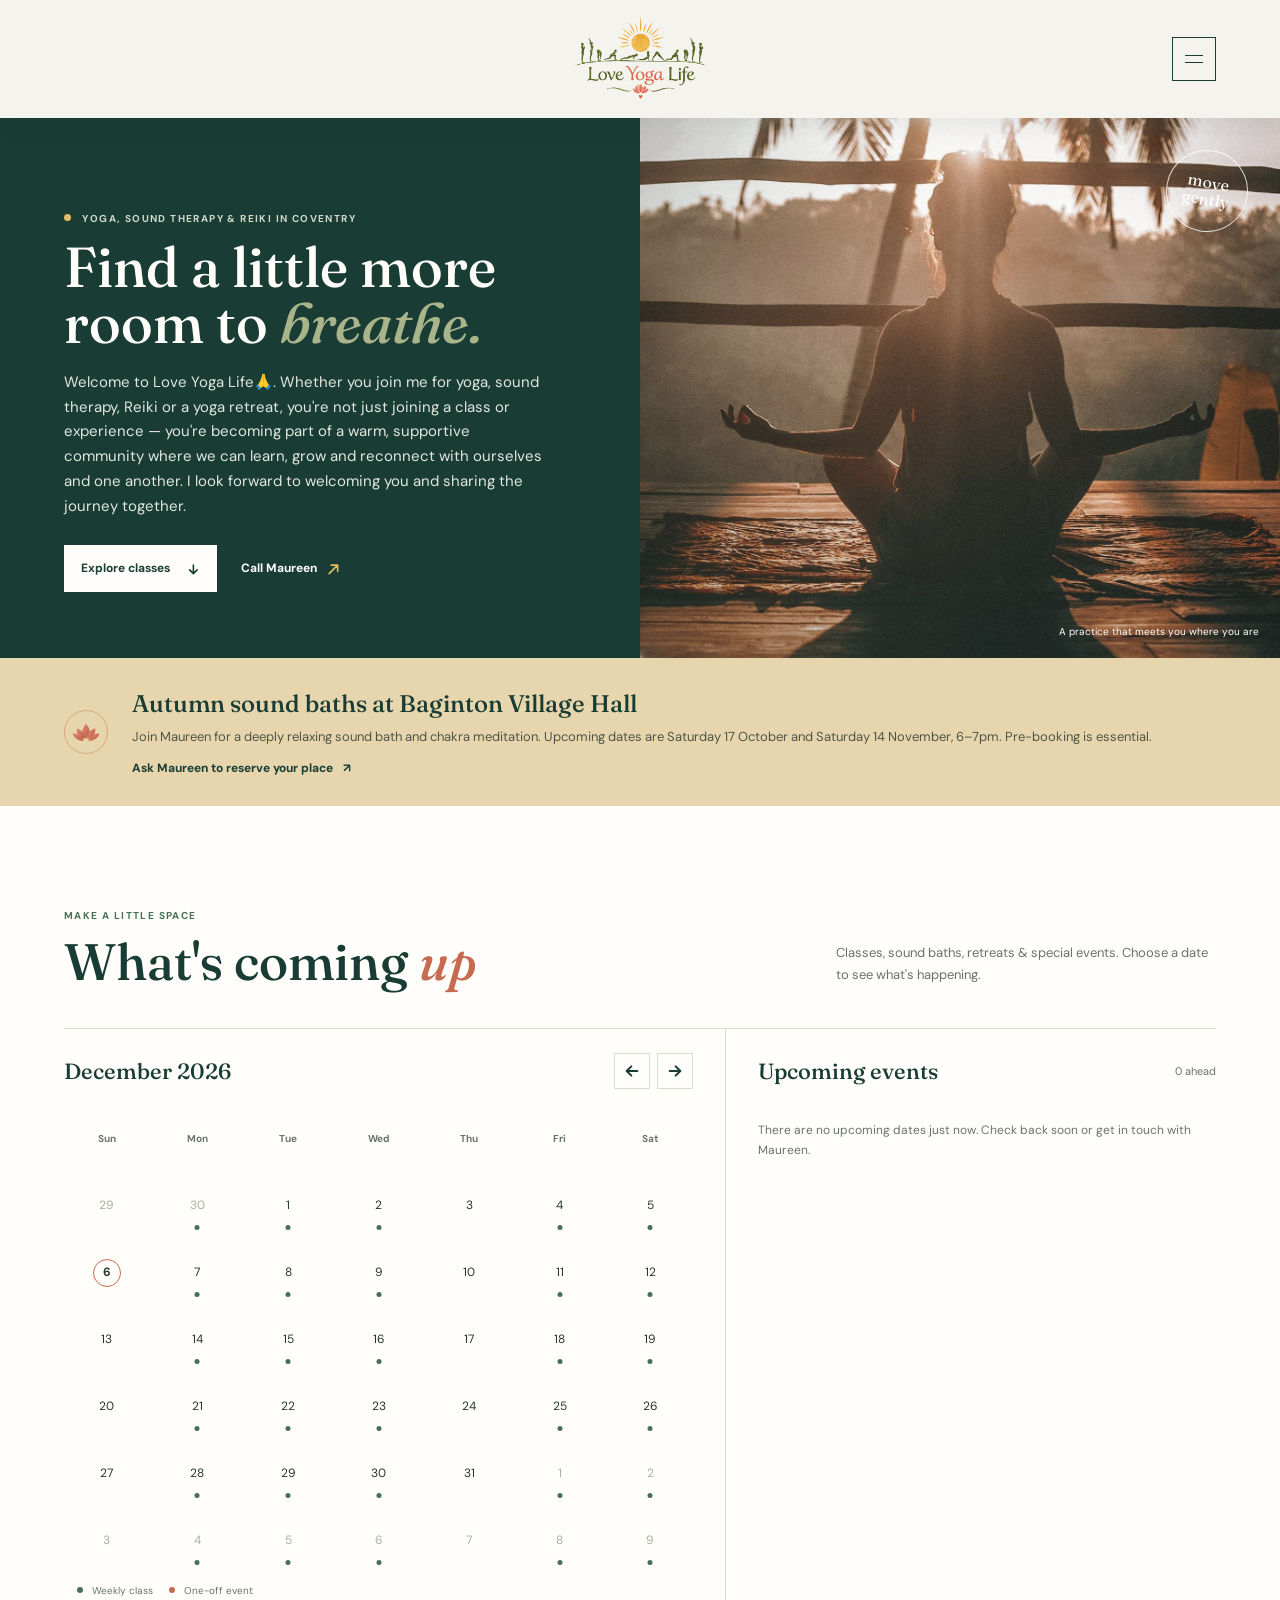
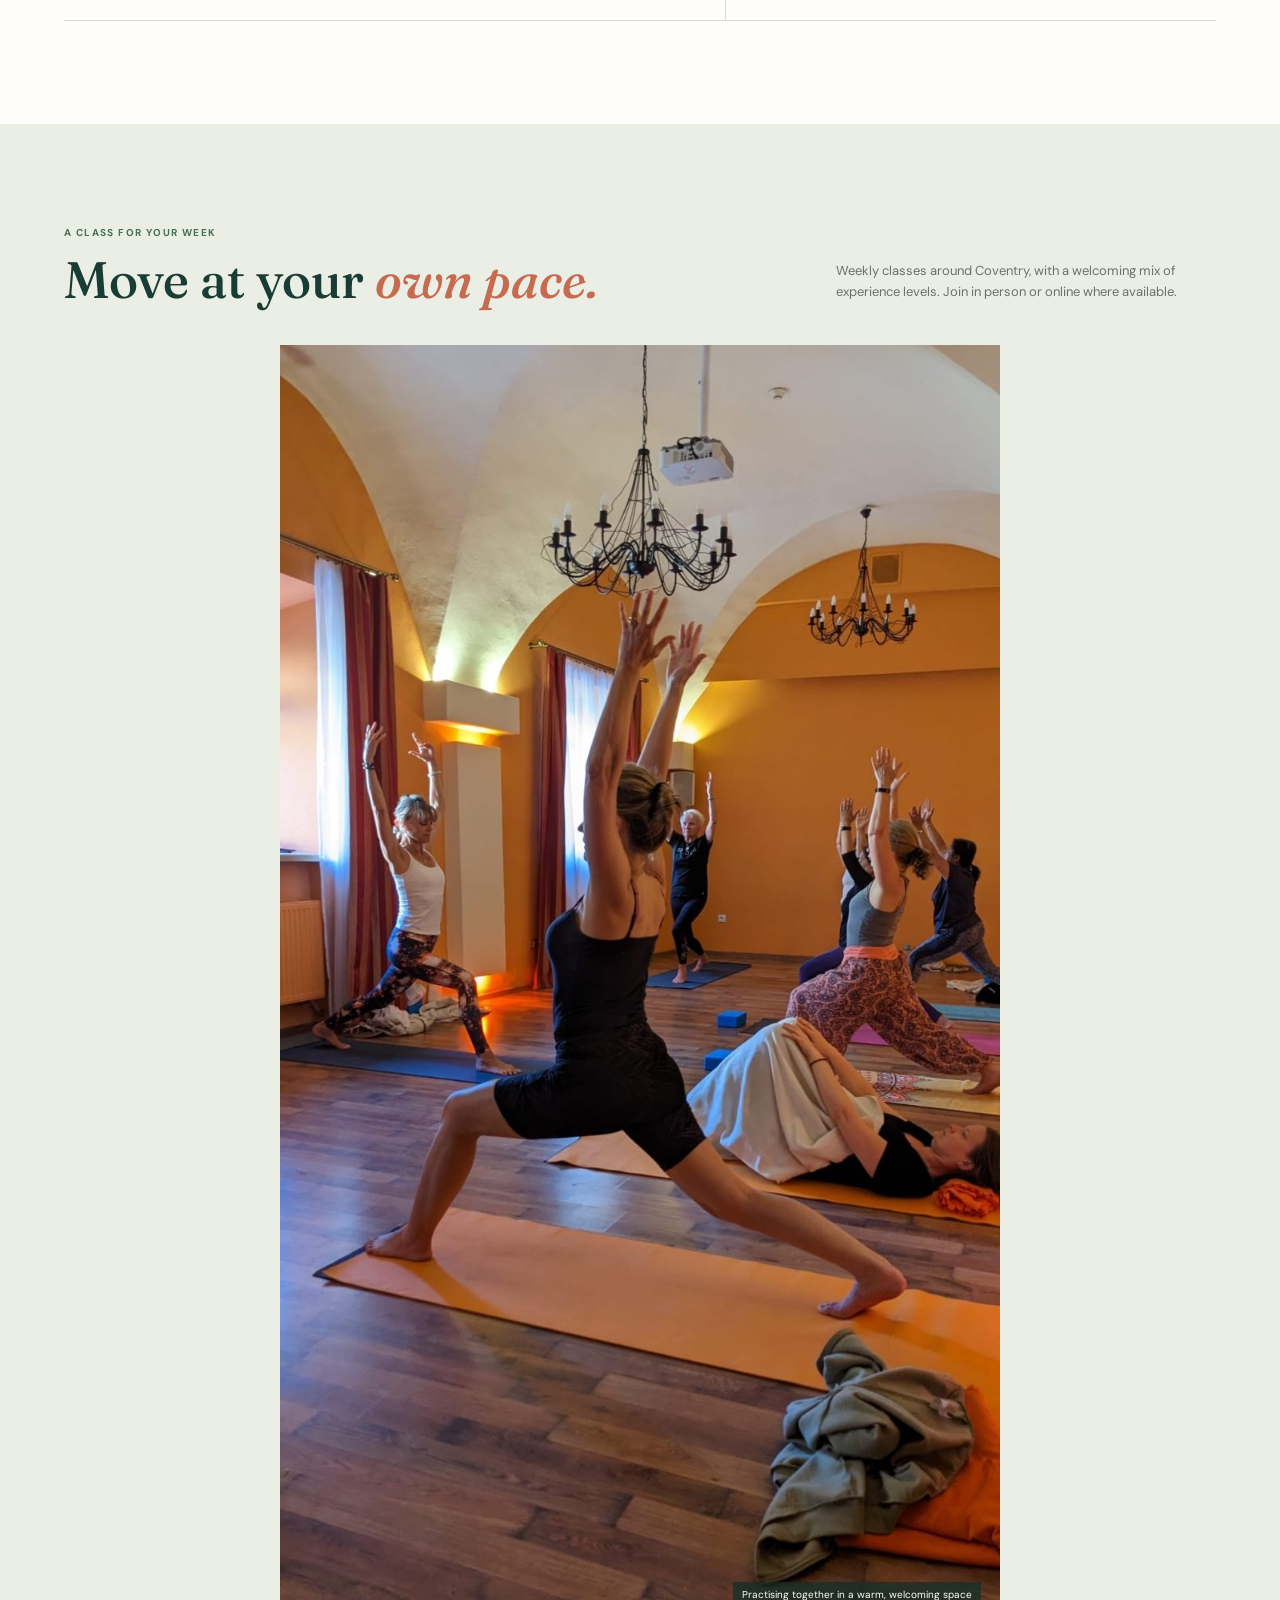
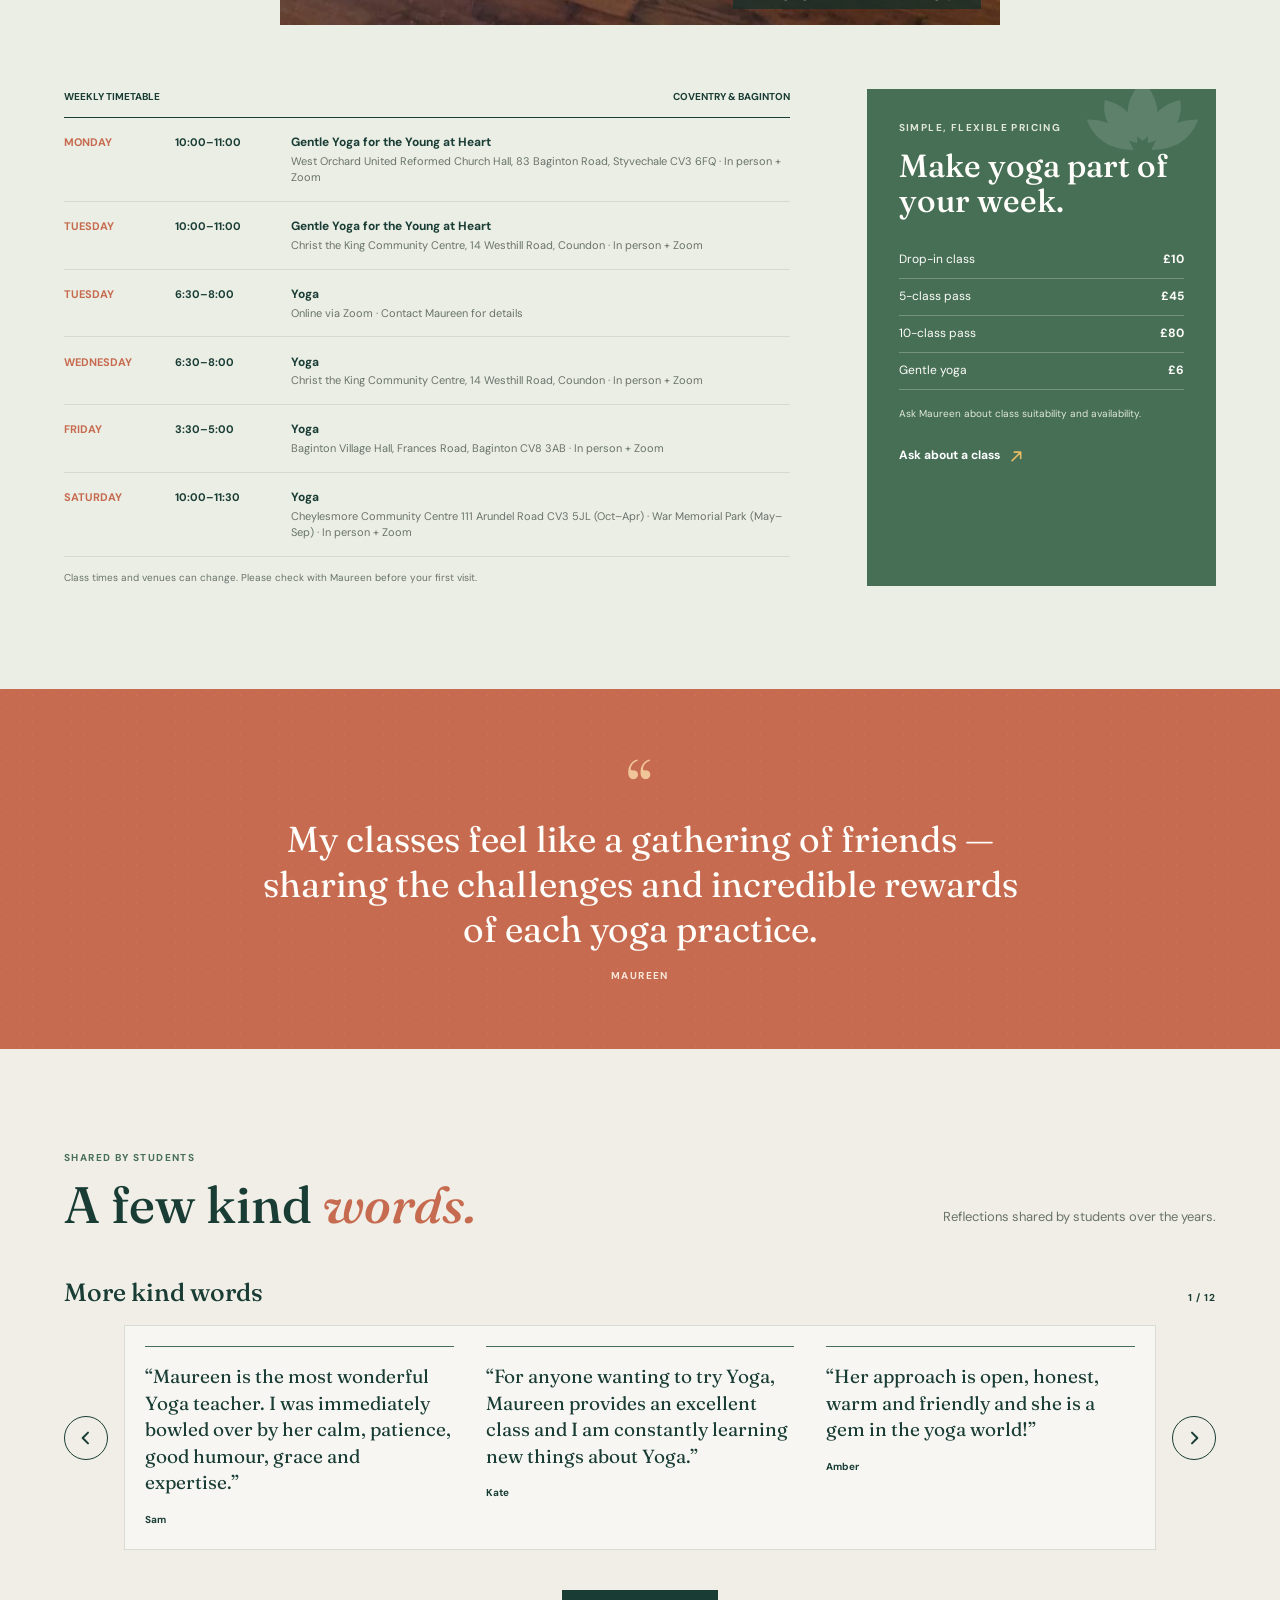
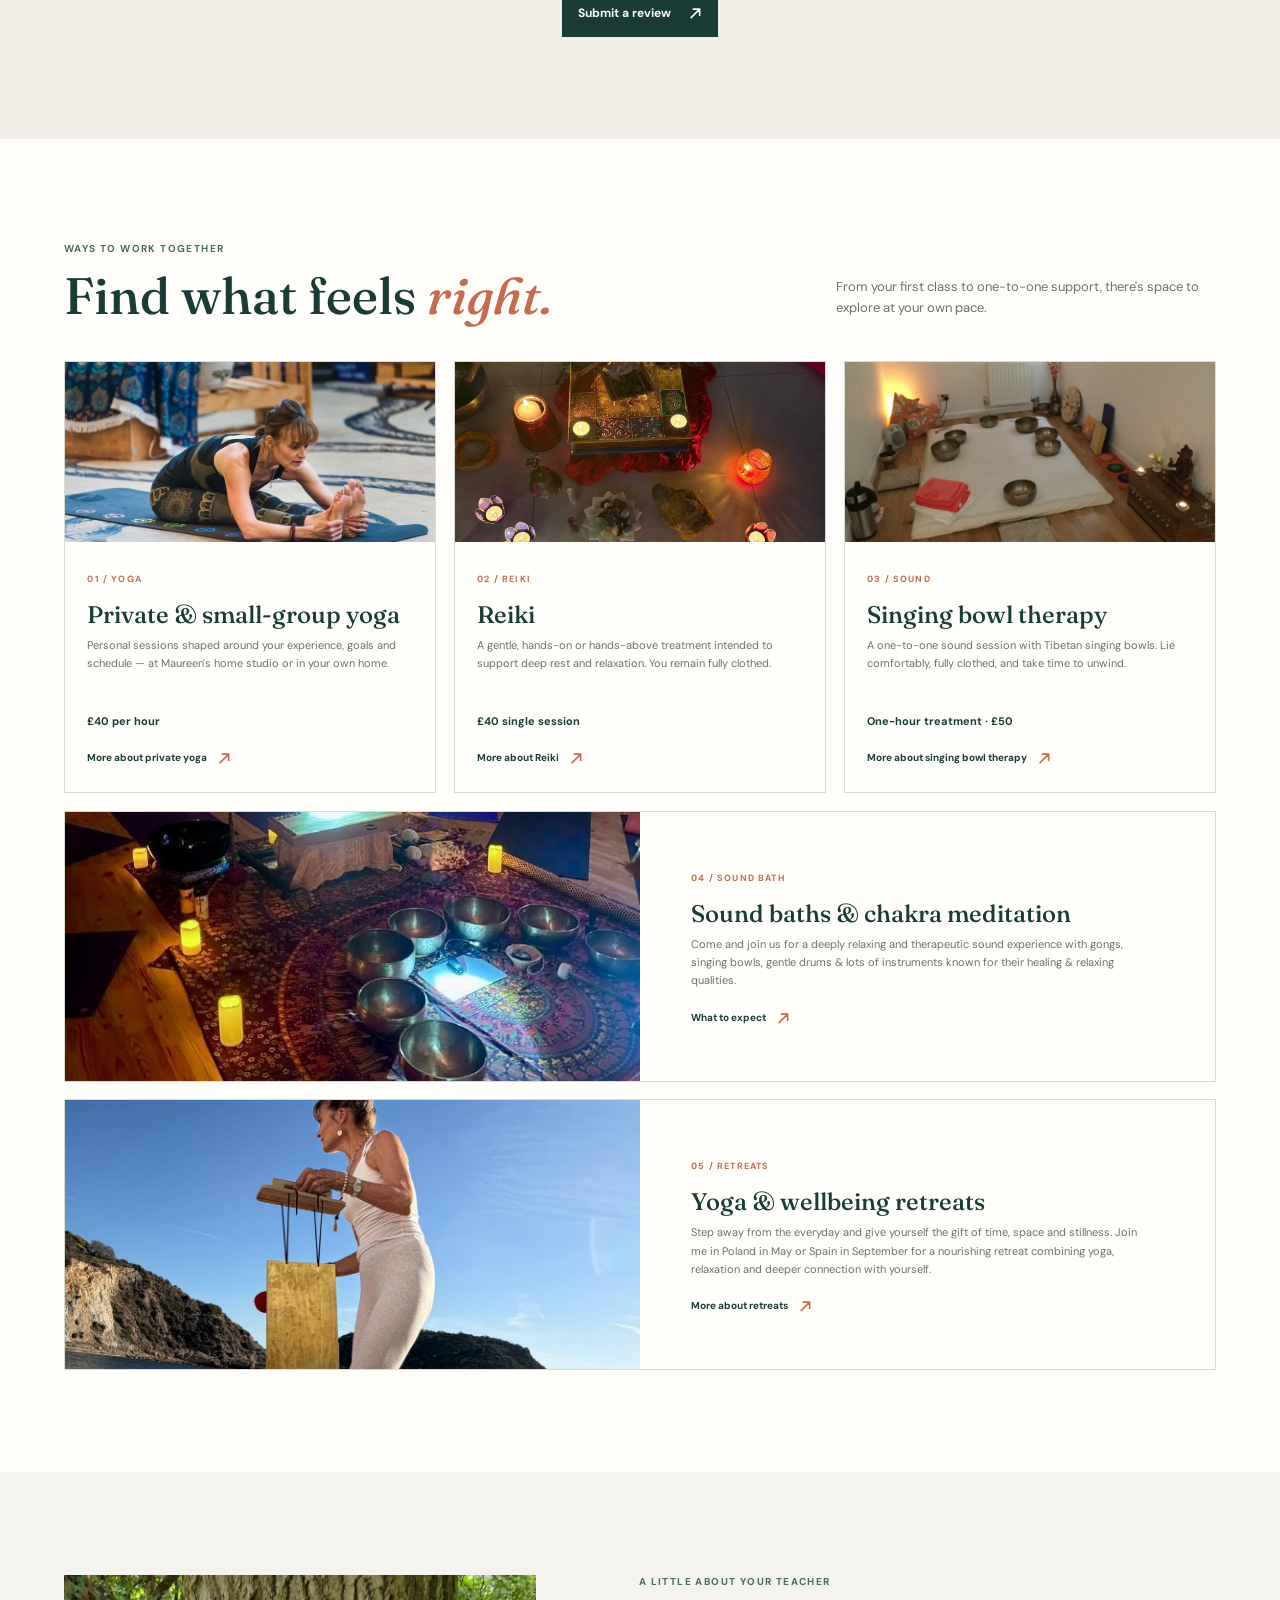
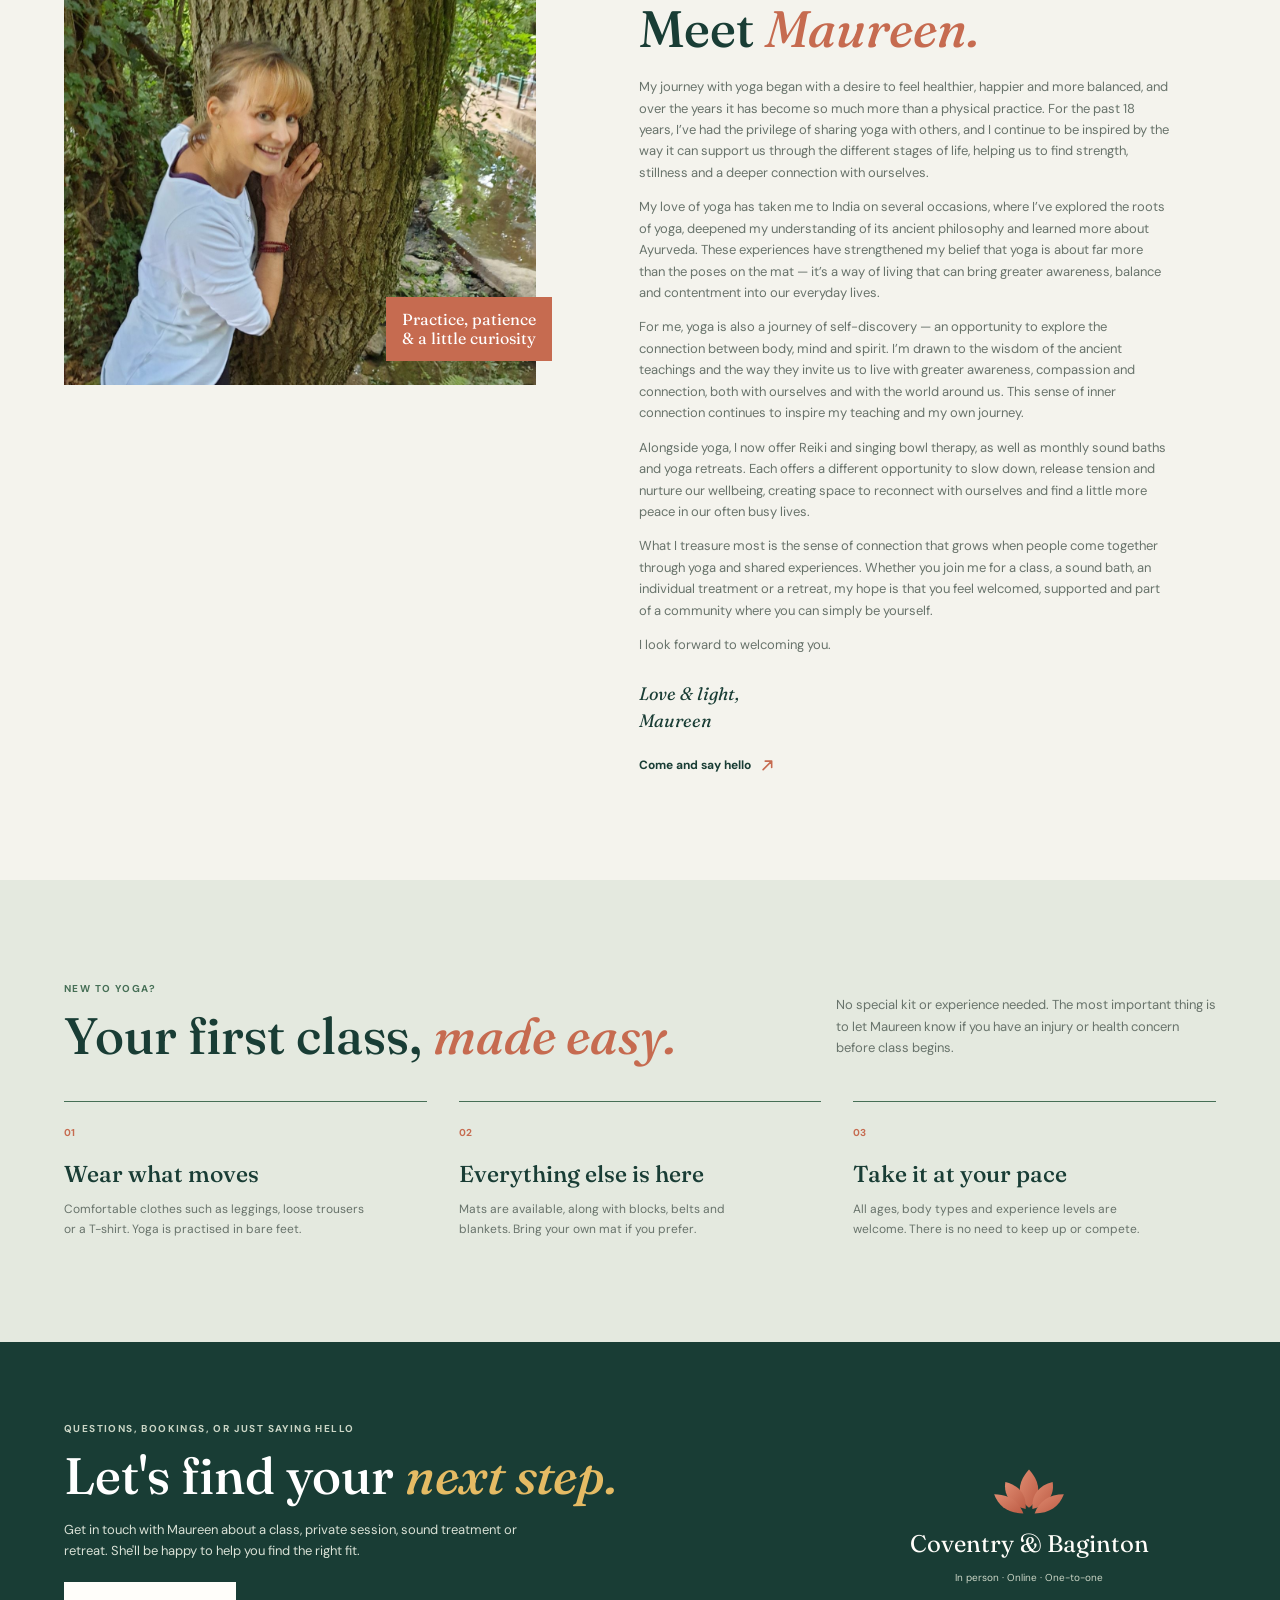
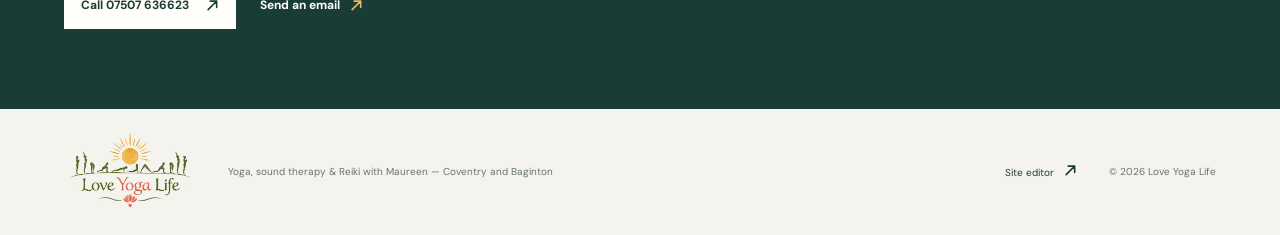
==== commit c9dd07b4: "Deploy Love Yoga Life website" ====
--- a/index.html
+++ b/index.html
@@ -142,8 +142,8 @@
                 </div>
             </div>
             <div class="hero-image-wrap">
-                <img class="hero-image" src="./pics/hero-original.jpeg"
-                    alt="A quiet moment of meditation in soft morning light" fetchpriority="high">
+                <img class="hero-image" src="./pics/hero-original.jpeg" decoding="async" fetchpriority="high"
+                    alt="A quiet moment of meditation in soft morning light">
                 <span class="image-caption" data-page="heroCaption">A practice that meets you where you are</span>
                 <span class="hero-stamp" aria-hidden="true" data-page="heroStamp">move gently</span>
             </div>
@@ -201,7 +201,7 @@
                     where available.</p>
             </div>
             <figure class="class-photo">
-                <img src="./pics/19.jpeg" alt="A welcoming yoga class practising together in a warm studio">
+                <img src="./pics/19.jpeg" alt="A welcoming yoga class practising together in a warm studio" loading="lazy" decoding="async">
                 <figcaption data-page="classesCaption">Practising together in a warm, welcoming space</figcaption>
             </figure>
             <div class="class-layout">
@@ -295,7 +295,7 @@
             <div class="service-grid" id="service-grid">
                 <article class="service-card service-card-featured" id="private-yoga">
                     <div class="service-photo service-photo-yoga">
-                        <img src="./pics/4.jpeg" alt="Maureen stretching forward on her yoga mat">
+                        <img src="./pics/4.jpeg" alt="Maureen stretching forward on her yoga mat" loading="lazy" decoding="async">
                     </div>
                     <div class="service-card-body"><span class="service-number">01 / YOGA</span>
                         <h3>Private & small-group yoga</h3>
@@ -311,7 +311,7 @@
                 </article>
                 <article class="service-card" id="reiki">
                     <div class="service-photo service-photo-reiki">
-                        <img src="./pics/13.jpeg" alt="Candles and meditation objects arranged for Reiki">
+                        <img src="./pics/13.jpeg" alt="Candles and meditation objects arranged for Reiki" loading="lazy" decoding="async">
                     </div>
                     <div class="service-card-body"><span class="service-number">02 / REIKI</span>
                         <h3>Reiki</h3>
@@ -329,7 +329,7 @@
                 </article>
                 <article class="service-card" id="singing-bowls">
                     <div class="service-photo service-photo-bowls">
-                        <img src="./pics/20.jpeg" alt="Singing bowls arranged for a one-to-one sound therapy session">
+                        <img src="./pics/20.jpeg" alt="Singing bowls arranged for a one-to-one sound therapy session" loading="lazy" decoding="async">
                     </div>
                     <div class="service-card-body"><span class="service-number">03 / SOUND</span>
                         <h3>Singing bowl therapy</h3>
@@ -345,7 +345,7 @@
                 </article>
                 <article class="service-card service-card-wide" id="sound-baths">
                     <div class="wide-image">
-                        <img src="./pics/17.jpeg" alt="Gong, singing bowls and mats arranged for a sound bath">
+                        <img src="./pics/17.jpeg" alt="Gong, singing bowls and mats arranged for a sound bath" loading="lazy" decoding="async">
                     </div>
                     <div class="service-card-body"><span class="service-number">04 / SOUND BATH</span>
                         <h3>Sound baths & chakra meditation</h3>
@@ -363,7 +363,7 @@
                 </article>
                 <article class="service-card service-card-wide service-card-retreats" id="retreats">
                     <div class="wide-image wide-image-retreats">
-                        <img src="./pics/6.jpeg" alt="A relaxing sound session on the beach during a yoga retreat">
+                        <img src="./pics/6.jpeg" alt="A relaxing sound session on the beach during a yoga retreat" loading="lazy" decoding="async">
                     </div>
                     <div class="service-card-body"><span class="service-number">05 / RETREATS</span>
                         <h3>Yoga &amp; wellbeing retreats</h3>
@@ -382,7 +382,7 @@
 
         <dialog class="service-dialog" id="private-yoga-dialog" aria-labelledby="private-yoga-title">
             <div class="service-dialog-layout">
-                <div class="service-dialog-image"><img src="./pics/4.jpeg"
+                <div class="service-dialog-image"><img src="./pics/4.jpeg" loading="lazy" decoding="async"
                         alt="Maureen stretching forward on her yoga mat"></div>
                 <div class="service-dialog-copy">
                     <button class="dialog-close" type="button" aria-label="Close details" data-close-dialog>×</button>
@@ -390,7 +390,7 @@
                     <h2 id="private-yoga-title">Private yoga, shaped around you.</h2>
                     <p>Personal lessons can suit beginners wanting to build confidence, people who prefer a quieter
                         setting, or anyone hoping to focus on a particular posture or practice. Sessions are available
-                        at Maureen's home studio or in your home.</p>
+                        at Maureen's home studio.</p>
                     <p>£40 per hour at Maureen's home studio.</p>
                     <a class="button button-dark" href="#contact" data-dialog-contact>Ask Maureen about a session <svg
                             class="ui-icon" viewBox="0 0 12 12" aria-hidden="true" focusable="false">
@@ -402,7 +402,7 @@
 
         <dialog class="service-dialog" id="reiki-dialog" aria-labelledby="reiki-title">
             <div class="service-dialog-layout">
-                <div class="service-dialog-image"><img src="./pics/13.jpeg"
+                <div class="service-dialog-image"><img src="./pics/13.jpeg" loading="lazy" decoding="async"
                         alt="Candles and meditation objects arranged for Reiki"></div>
                 <div class="service-dialog-copy">
                     <button class="dialog-close" type="button" aria-label="Close details" data-close-dialog>×</button>
@@ -422,7 +422,7 @@
 
         <dialog class="service-dialog" id="bowl-dialog" aria-labelledby="bowl-title">
             <div class="service-dialog-layout">
-                <div class="service-dialog-image"><img src="./pics/20.jpeg"
+                <div class="service-dialog-image"><img src="./pics/20.jpeg" loading="lazy" decoding="async"
                         alt="Singing bowls arranged for a one-to-one sound therapy session"></div>
                 <div class="service-dialog-copy">
                     <button class="dialog-close" type="button" aria-label="Close details" data-close-dialog>×</button>
@@ -442,7 +442,7 @@
 
         <dialog class="service-dialog" id="sound-bath-dialog" aria-labelledby="sound-bath-title">
             <div class="service-dialog-layout">
-                <div class="service-dialog-image"><img src="./pics/17.jpeg"
+                <div class="service-dialog-image"><img src="./pics/17.jpeg" loading="lazy" decoding="async"
                         alt="Gong, singing bowls and mats arranged for a sound bath">
                 </div>
                 <div class="service-dialog-copy">
@@ -472,7 +472,7 @@
 
         <dialog class="service-dialog" id="retreat-dialog" aria-labelledby="retreat-title">
             <div class="service-dialog-layout">
-                <div class="service-dialog-image"><img src="./pics/6.jpeg"
+                <div class="service-dialog-image"><img src="./pics/6.jpeg" loading="lazy" decoding="async"
                         alt="A relaxing sound session on the beach during a yoga retreat"></div>
                 <div class="service-dialog-copy">
                     <button class="dialog-close" type="button" aria-label="Close details" data-close-dialog>×</button>
@@ -516,16 +516,16 @@
                         <div class="retreat-slideshow" data-slideshow tabindex="0"
                             aria-label="Poland retreat photographs">
                             <div class="retreat-slides">
-                                <img class="retreat-slide" src="./pics/r1.jpeg" alt="A moment from the Poland yoga retreat">
-                                <img class="retreat-slide" src="./pics/r3.jpeg" alt="A moment from the Poland yoga retreat" hidden>
-                                <img class="retreat-slide" src="./pics/r4.jpeg" alt="A moment from the Poland yoga retreat" hidden>
-                                <img class="retreat-slide" src="./pics/r5.jpeg" alt="A moment from the Poland yoga retreat" hidden>
-                                <img class="retreat-slide" src="./pics/r6.jpeg" alt="A moment from the Poland yoga retreat" hidden>
-                                <img class="retreat-slide" src="./pics/r7.jpeg" alt="A moment from the Poland yoga retreat" hidden>
-                                <img class="retreat-slide" src="./pics/r8.jpeg" alt="A moment from the Poland yoga retreat" hidden>
-                                <img class="retreat-slide" src="./pics/r9.jpeg" alt="A moment from the Poland yoga retreat" hidden>
-                                <img class="retreat-slide" src="./pics/r10.jpeg" alt="A moment from the Poland yoga retreat" hidden>
-                                <img class="retreat-slide" src="./pics/r11.jpeg" alt="A moment from the Poland yoga retreat" hidden>
+                                <img class="retreat-slide" data-src="./pics/r1.jpeg" alt="A moment from the Poland yoga retreat" decoding="async">
+                                <img class="retreat-slide" data-src="./pics/r3.jpeg" alt="A moment from the Poland yoga retreat" decoding="async" hidden>
+                                <img class="retreat-slide" data-src="./pics/r4.jpeg" alt="A moment from the Poland yoga retreat" decoding="async" hidden>
+                                <img class="retreat-slide" data-src="./pics/r5.jpeg" alt="A moment from the Poland yoga retreat" decoding="async" hidden>
+                                <img class="retreat-slide" data-src="./pics/r6.jpeg" alt="A moment from the Poland yoga retreat" decoding="async" hidden>
+                                <img class="retreat-slide" data-src="./pics/r7.jpeg" alt="A moment from the Poland yoga retreat" decoding="async" hidden>
+                                <img class="retreat-slide" data-src="./pics/r8.jpeg" alt="A moment from the Poland yoga retreat" decoding="async" hidden>
+                                <img class="retreat-slide" data-src="./pics/r9.jpeg" alt="A moment from the Poland yoga retreat" decoding="async" hidden>
+                                <img class="retreat-slide" data-src="./pics/r10.jpeg" alt="A moment from the Poland yoga retreat" decoding="async" hidden>
+                                <img class="retreat-slide" data-src="./pics/r11.jpeg" alt="A moment from the Poland yoga retreat" decoding="async" hidden>
                             </div>
                             <button class="slideshow-control slideshow-previous" type="button" data-slide-previous
                                 aria-label="Previous Poland retreat photograph">
@@ -546,17 +546,17 @@
                         <div class="retreat-slideshow" data-slideshow tabindex="0"
                             aria-label="Spain retreat photographs">
                             <div class="retreat-slides">
-                                <img class="retreat-slide" src="./pics/rs1.jpeg" alt="A moment from the Spain yoga retreat">
-                                <img class="retreat-slide" src="./pics/rs2.jpeg" alt="A moment from the Spain yoga retreat" hidden>
-                                <img class="retreat-slide" src="./pics/rs3.jpeg" alt="A moment from the Spain yoga retreat" hidden>
-                                <img class="retreat-slide" src="./pics/rs4.jpeg" alt="A moment from the Spain yoga retreat" hidden>
-                                <img class="retreat-slide" src="./pics/rs5.jpeg" alt="A moment from the Spain yoga retreat" hidden>
-                                <img class="retreat-slide" src="./pics/rs6.jpeg" alt="A moment from the Spain yoga retreat" hidden>
-                                <img class="retreat-slide" src="./pics/rs7.jpeg" alt="A moment from the Spain yoga retreat" hidden>
-                                <img class="retreat-slide" src="./pics/rs8.jpeg" alt="A moment from the Spain yoga retreat" hidden>
-                                <img class="retreat-slide" src="./pics/rs9.jpeg" alt="A moment from the Spain yoga retreat" hidden>
-                                <img class="retreat-slide" src="./pics/rs10.jpeg" alt="A moment from the Spain yoga retreat" hidden>
-                                <img class="retreat-slide" src="./pics/rs11.jpeg" alt="A moment from the Spain yoga retreat" hidden>
+                                <img class="retreat-slide" data-src="./pics/rs1.jpeg" alt="A moment from the Spain yoga retreat" decoding="async">
+                                <img class="retreat-slide" data-src="./pics/rs2.jpeg" alt="A moment from the Spain yoga retreat" decoding="async" hidden>
+                                <img class="retreat-slide" data-src="./pics/rs3.jpeg" alt="A moment from the Spain yoga retreat" decoding="async" hidden>
+                                <img class="retreat-slide" data-src="./pics/rs4.jpeg" alt="A moment from the Spain yoga retreat" decoding="async" hidden>
+                                <img class="retreat-slide" data-src="./pics/rs5.jpeg" alt="A moment from the Spain yoga retreat" decoding="async" hidden>
+                                <img class="retreat-slide" data-src="./pics/rs6.jpeg" alt="A moment from the Spain yoga retreat" decoding="async" hidden>
+                                <img class="retreat-slide" data-src="./pics/rs7.jpeg" alt="A moment from the Spain yoga retreat" decoding="async" hidden>
+                                <img class="retreat-slide" data-src="./pics/rs8.jpeg" alt="A moment from the Spain yoga retreat" decoding="async" hidden>
+                                <img class="retreat-slide" data-src="./pics/rs9.jpeg" alt="A moment from the Spain yoga retreat" decoding="async" hidden>
+                                <img class="retreat-slide" data-src="./pics/rs10.jpeg" alt="A moment from the Spain yoga retreat" decoding="async" hidden>
+                                <img class="retreat-slide" data-src="./pics/rs11.jpeg" alt="A moment from the Spain yoga retreat" decoding="async" hidden>
                             </div>
                             <button class="slideshow-control slideshow-previous" type="button" data-slide-previous
                                 aria-label="Previous Spain retreat photograph">
@@ -575,7 +575,7 @@
 
         <section class="about-section section-pad" id="about">
             <div class="about-image-wrap">
-                <img src="./pics/3.jpeg" alt="Maureen enjoying a quiet moment outdoors beside a tree">
+                <img src="./pics/3.jpeg" alt="Maureen enjoying a quiet moment outdoors beside a tree" loading="lazy" decoding="async">
                 <span class="about-image-note">Practice, patience<br>& a little curiosity</span>
             </div>
             <div class="about-copy">
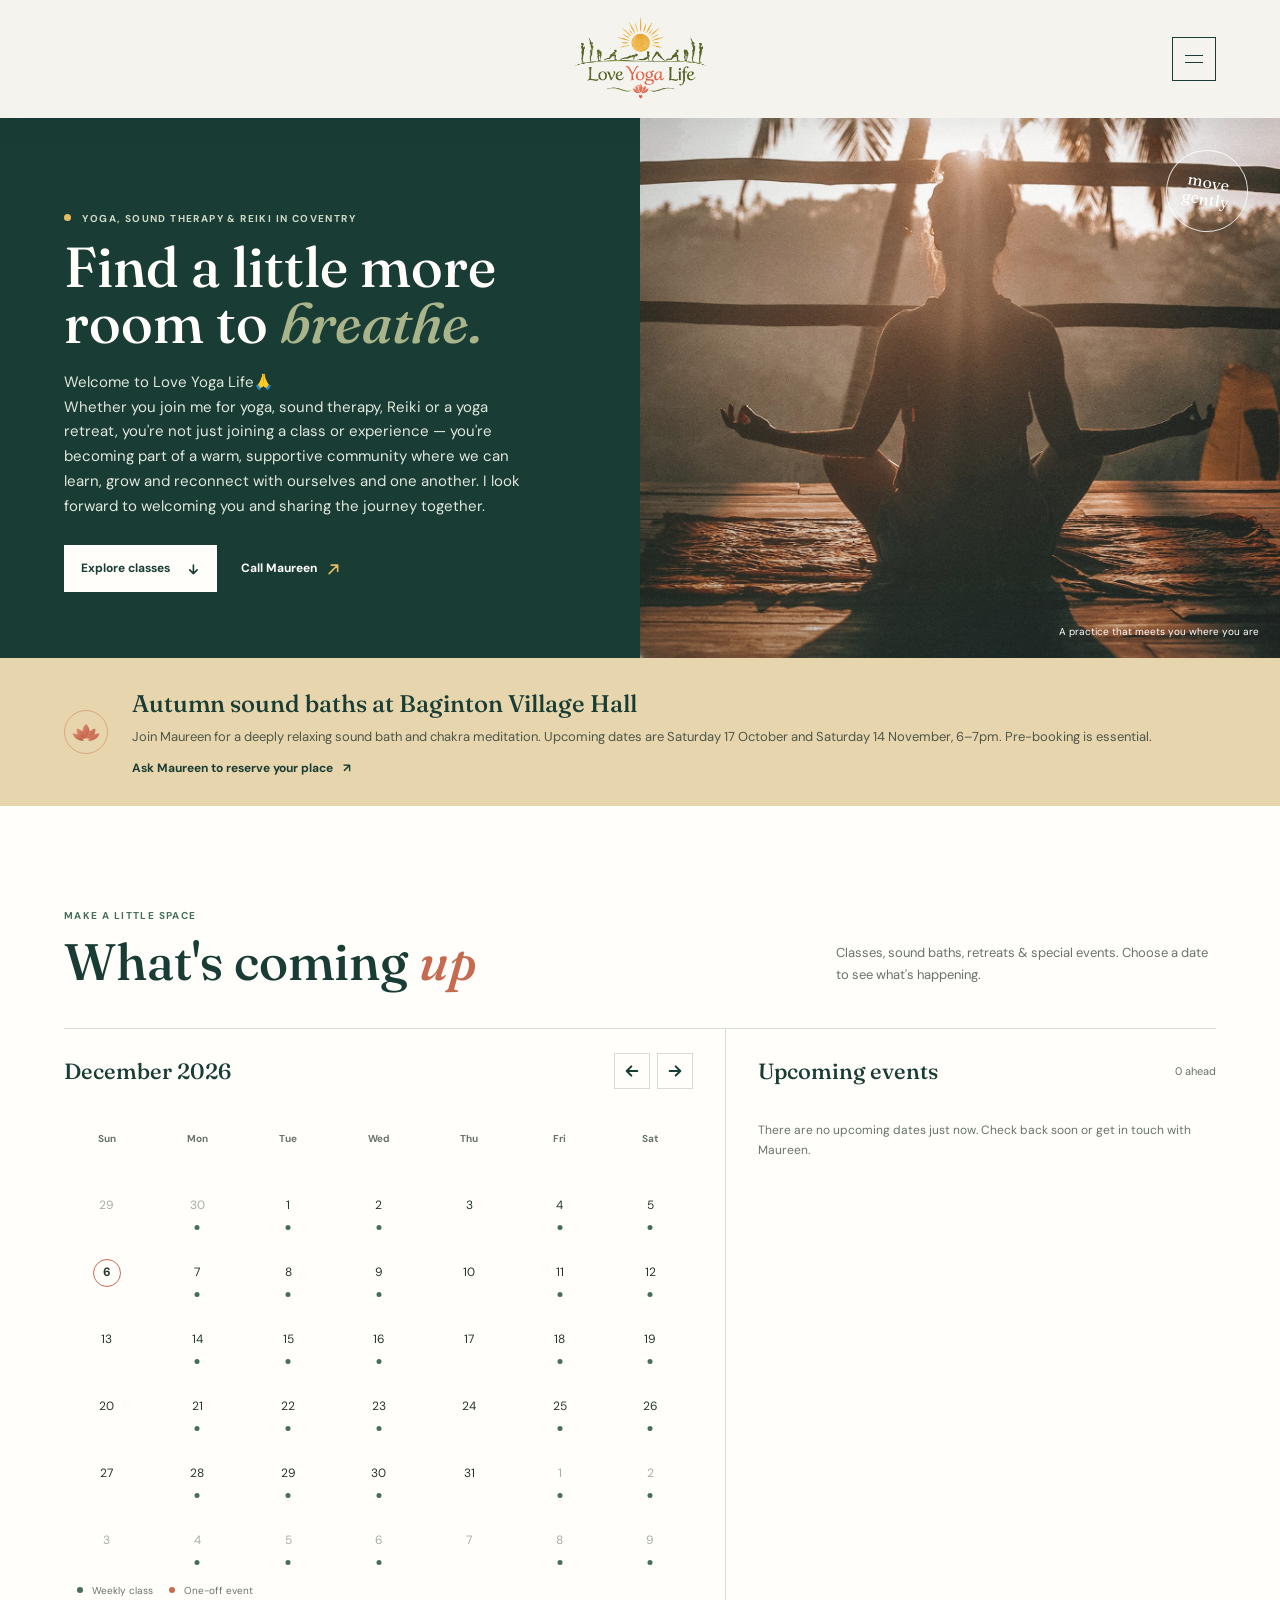
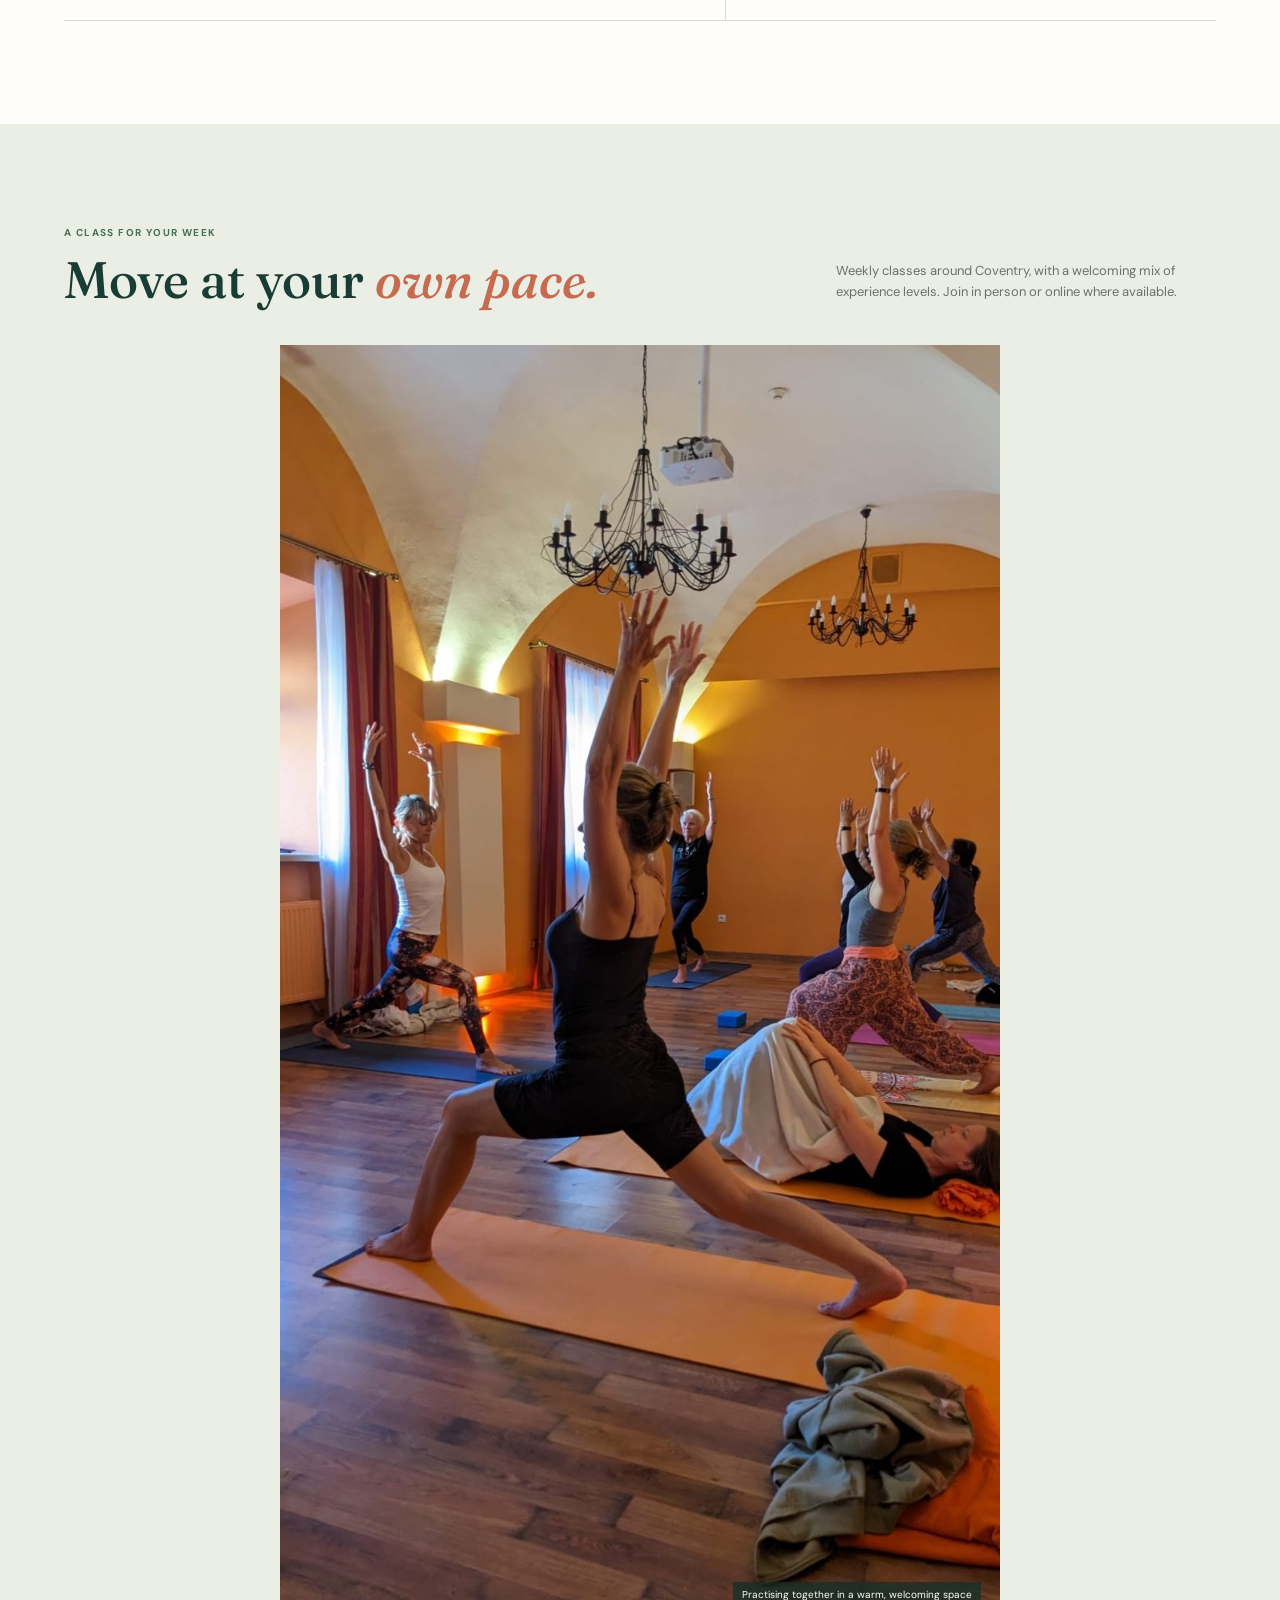
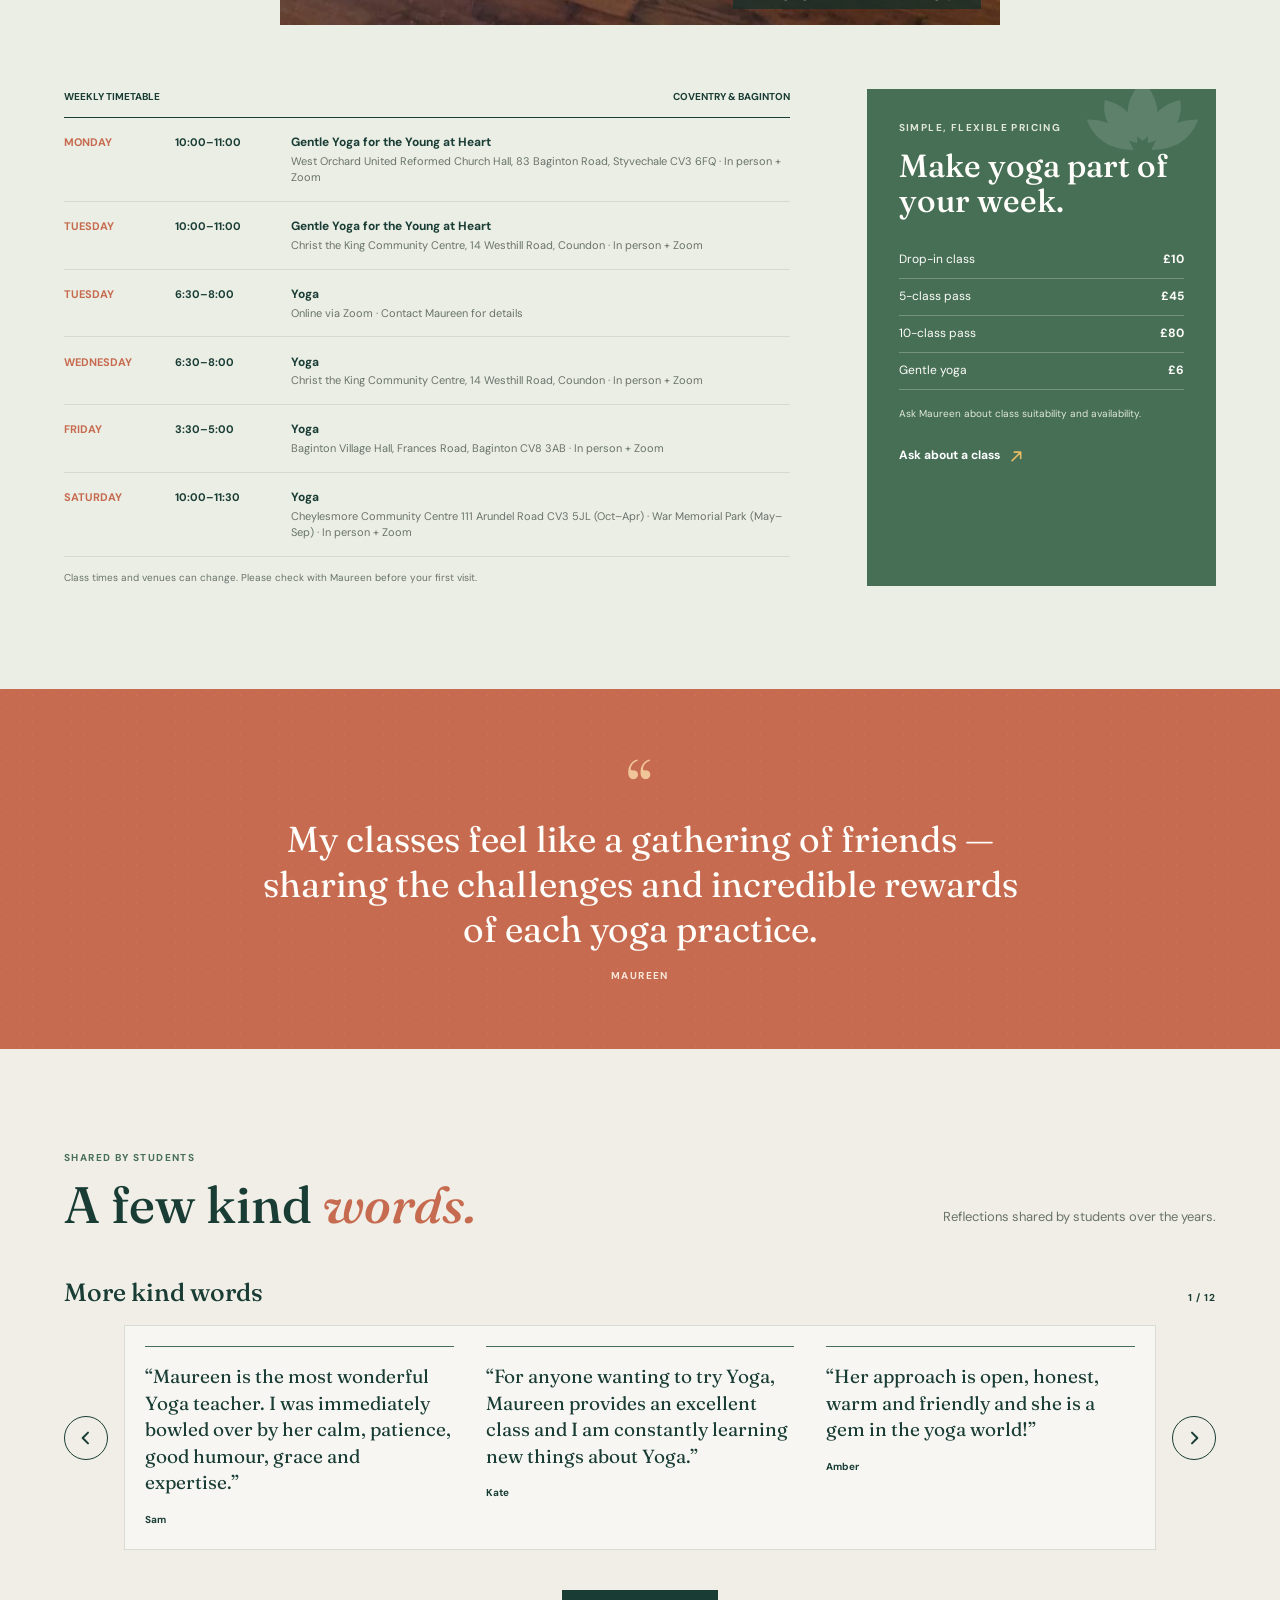
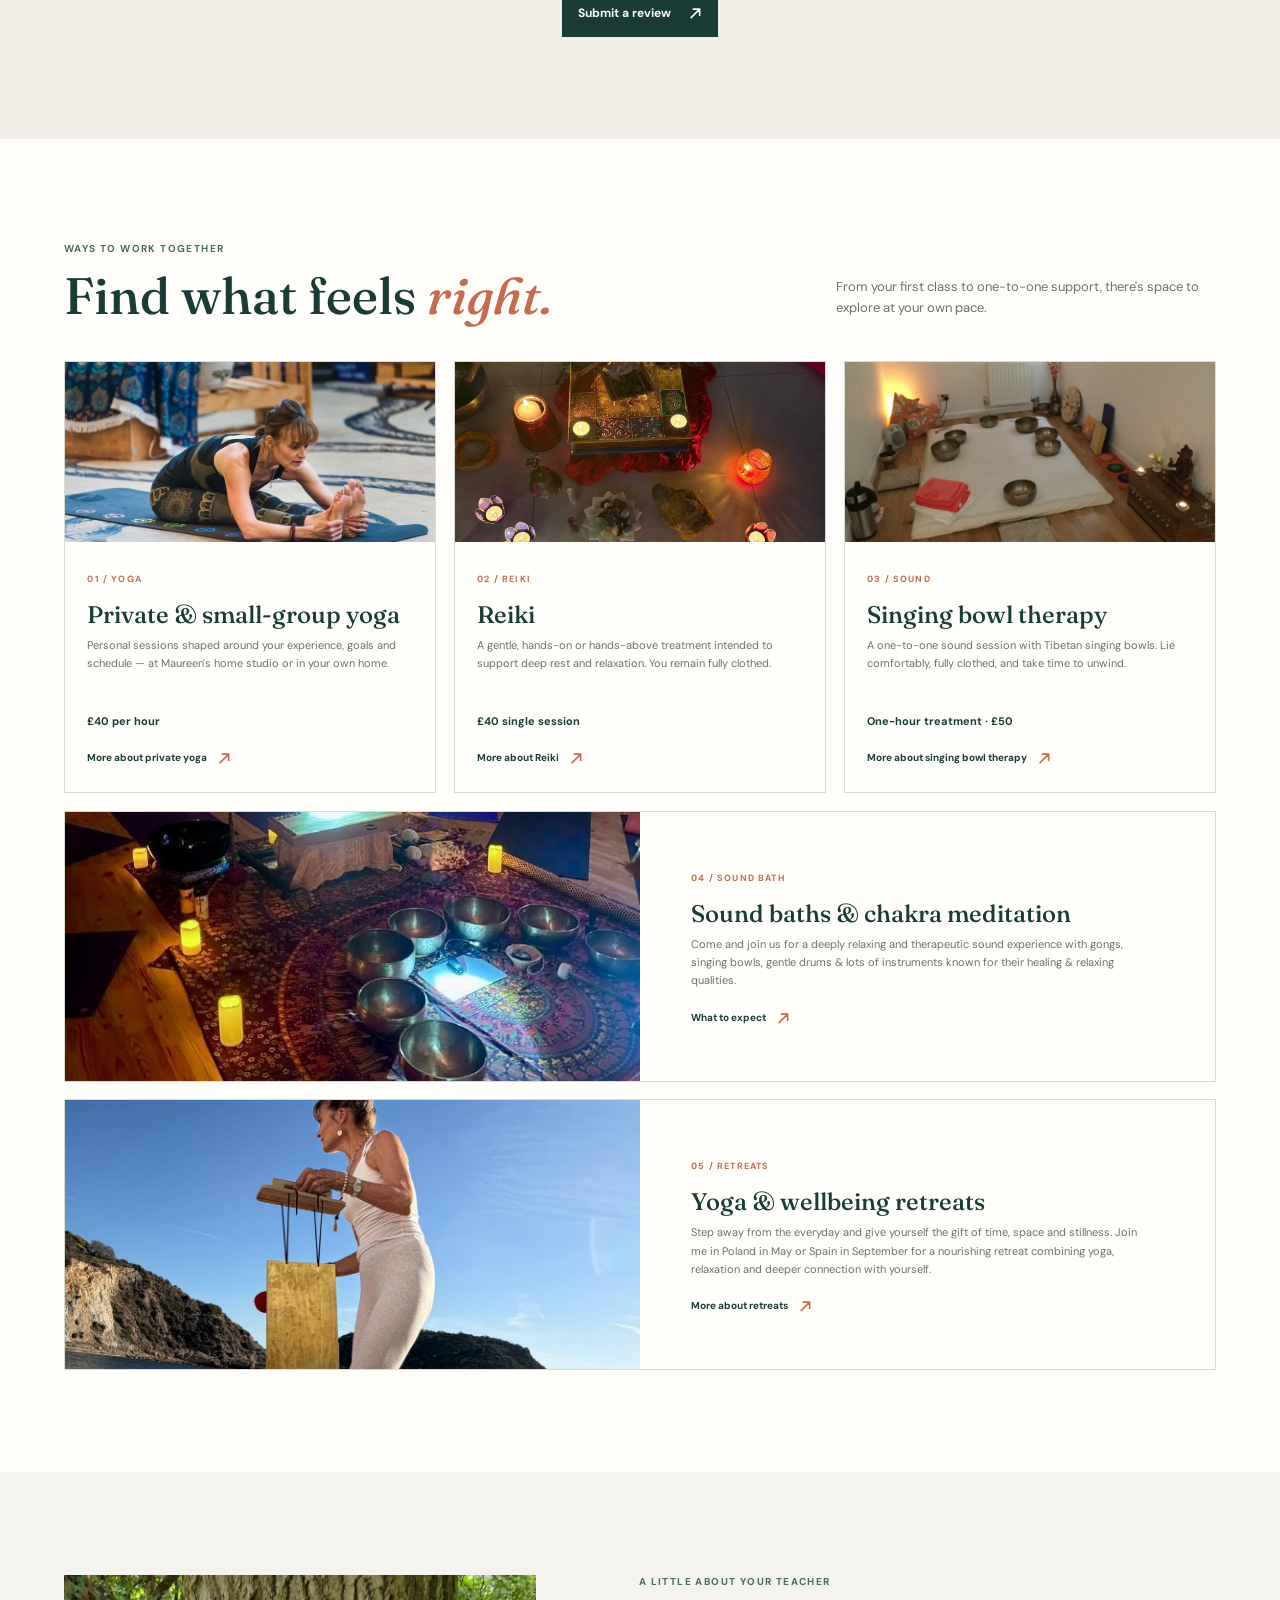
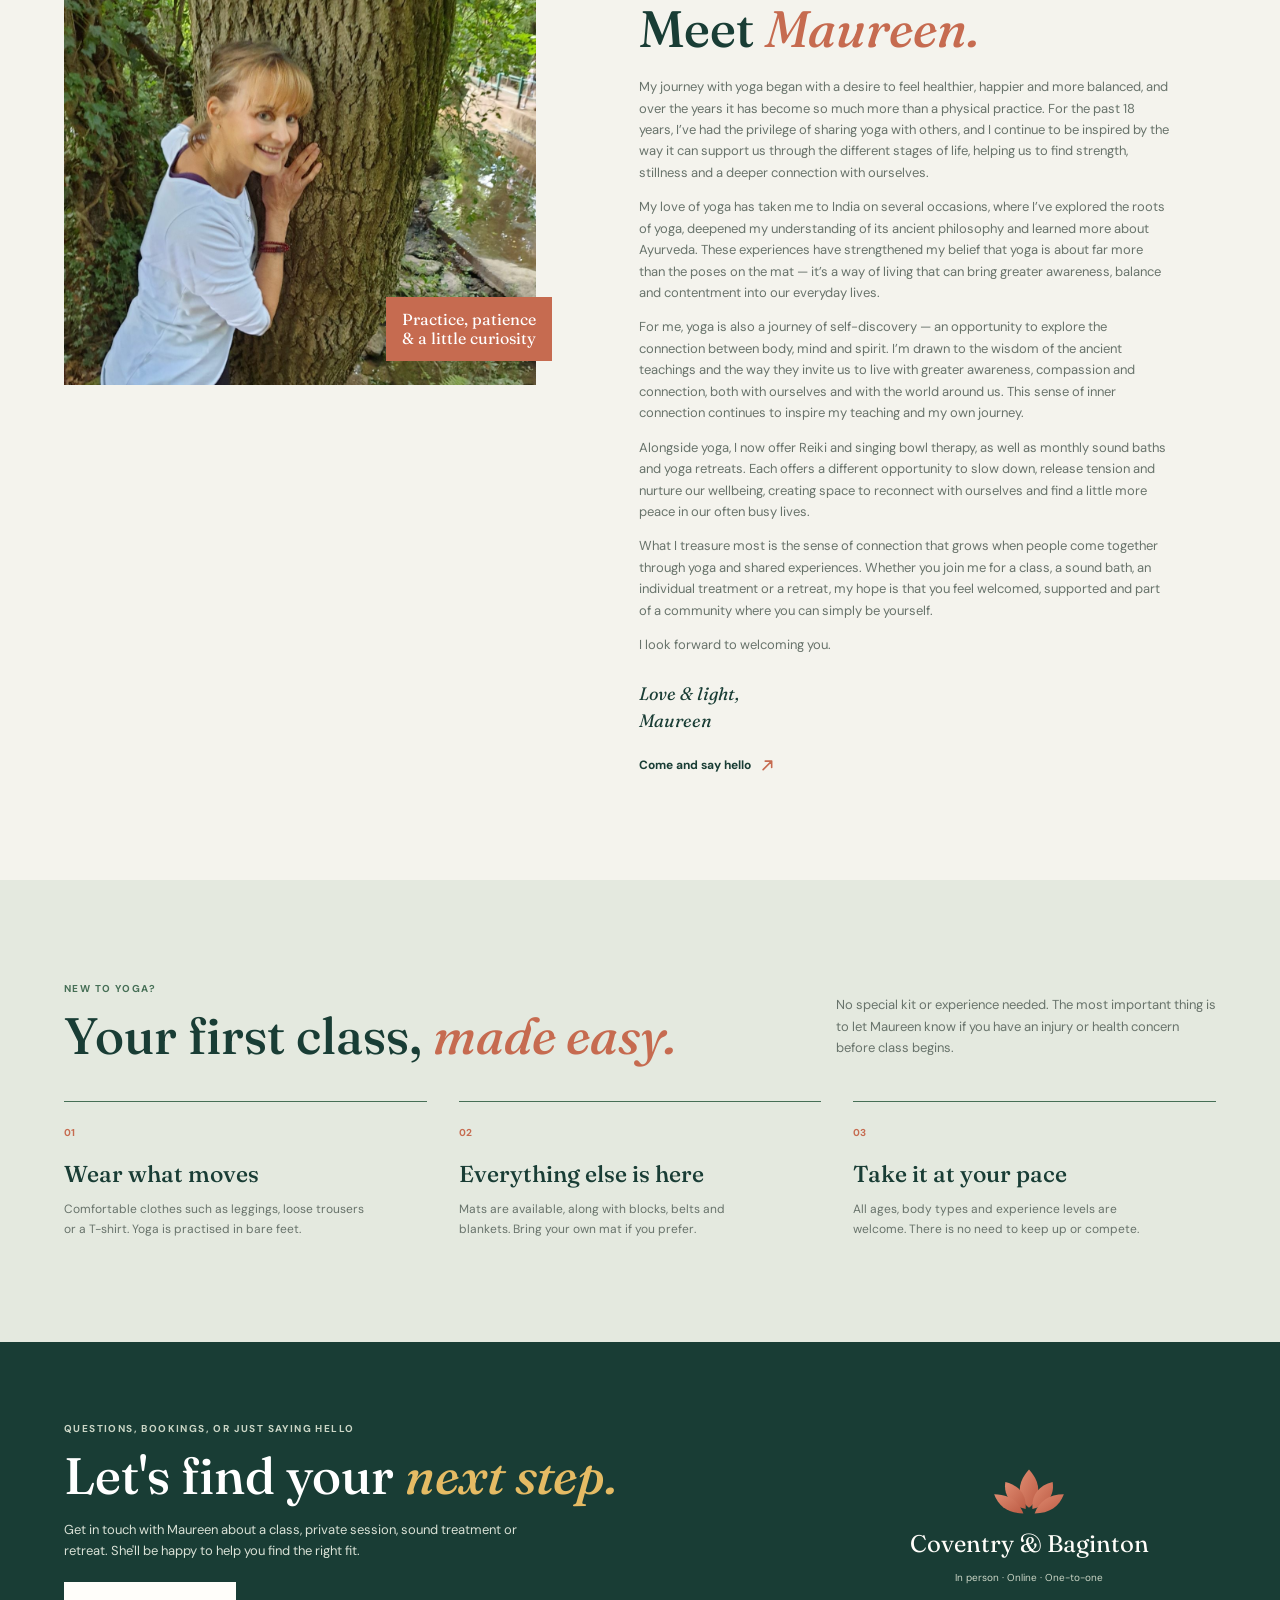
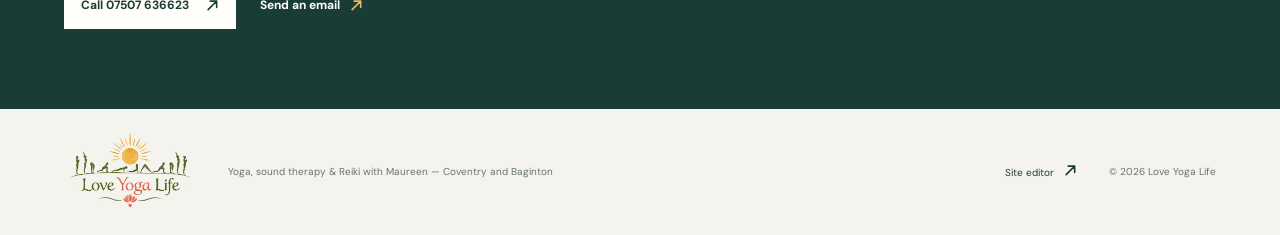
==== commit a683f09e: "Deploy Love Yoga Life website" ====
--- a/index.html
+++ b/index.html
@@ -124,19 +124,22 @@
     <main id="main">
         <section class="hero" id="top">
             <div class="hero-copy">
-                <p class="eyebrow"><span class="eyebrow-mark"></span> <span data-page="heroEyebrow">Yoga, sound therapy & Reiki in Coventry</span></p>
-                <h1><span data-page="heroTitle">Find a little more room to</span> <em data-page="heroAccent">breathe.</em></h1>
-                <p class="hero-intro" data-page="heroIntro">Welcome to Love Yoga Life🙏 Whether you join me for
+                <p class="eyebrow"><span class="eyebrow-mark"></span> <span data-page="heroEyebrow">Yoga, sound therapy
+                        & Reiki in Coventry</span></p>
+                <h1><span data-page="heroTitle">Find a little more room to</span> <em
+                        data-page="heroAccent">breathe.</em></h1>
+                <p class="hero-intro" data-page="heroIntro">Welcome to Love Yoga Life🙏<br><br>Whether you join me for
                     yoga, sound therapy, Reiki or a yoga retreat, you're not just joining a class or experience — you're
                     becoming part of a warm, supportive community where we can learn, grow and reconnect with ourselves
                     and one another. I look forward to welcoming you and sharing the journey together.</p>
                 <div class="hero-actions">
-                    <a class="button button-light" href="#classes"><span data-page="heroPrimary">Explore classes</span> <svg class="ui-icon"
-                            viewBox="0 0 12 12" aria-hidden="true" focusable="false">
+                    <a class="button button-light" href="#classes"><span data-page="heroPrimary">Explore classes</span>
+                        <svg class="ui-icon" viewBox="0 0 12 12" aria-hidden="true" focusable="false">
                             <path d="M6 2v8M2.5 6.5 6 10l3.5-3.5"></path>
                         </svg></a>
-                    <a class="text-link text-link-light" href="tel:+447507636623"><span data-page="heroSecondary">Call Maureen</span> <svg class="ui-icon"
-                            viewBox="0 0 12 12" aria-hidden="true" focusable="false">
+                    <a class="text-link text-link-light" href="tel:+447507636623"><span data-page="heroSecondary">Call
+                            Maureen</span> <svg class="ui-icon" viewBox="0 0 12 12" aria-hidden="true"
+                            focusable="false">
                             <path d="M2 10 10 2M4 2h6v6"></path>
                         </svg></a>
                 </div>
@@ -159,7 +162,8 @@
                     <p class="eyebrow" data-page="eventsEyebrow">Make a little space</p>
                     <h2><span data-page="eventsTitle">What's coming</span> <em data-page="eventsAccent">up</em></h2>
                 </div>
-                <p data-page="eventsIntro">Classes, sound baths, retreats &amp; special events. Choose a date to see what's happening.</p>
+                <p data-page="eventsIntro">Classes, sound baths, retreats &amp; special events. Choose a date to see
+                    what's happening.</p>
             </div>
             <div class="events-layout">
                 <div class="calendar-panel" aria-label="Events calendar">
@@ -195,20 +199,24 @@
             <div class="section-heading">
                 <div>
                     <p class="eyebrow" data-page="classesEyebrow">A class for your week</p>
-                    <h2><span data-page="classesTitle">Move at your</span> <em data-page="classesAccent">own pace.</em></h2>
-                </div>
-                <p data-page="classesIntro">Weekly classes around Coventry, with a welcoming mix of experience levels. Join in person or online
+                    <h2><span data-page="classesTitle">Move at your</span> <em data-page="classesAccent">own pace.</em>
+                    </h2>
+                </div>
+                <p data-page="classesIntro">Weekly classes around Coventry, with a welcoming mix of experience levels.
+                    Join in person or online
                     where available.</p>
             </div>
             <figure class="class-photo">
-                <img src="./pics/19.jpeg" alt="A welcoming yoga class practising together in a warm studio" loading="lazy" decoding="async">
+                <img src="./pics/19.jpeg" alt="A welcoming yoga class practising together in a warm studio"
+                    loading="lazy" decoding="async">
                 <figcaption data-page="classesCaption">Practising together in a warm, welcoming space</figcaption>
             </figure>
             <div class="class-layout">
                 <div class="schedule-wrap">
                     <div class="schedule-label"><span>Weekly timetable</span><span>Coventry & Baginton</span></div>
                     <div class="schedule-list" id="schedule-list"></div>
-                    <p class="schedule-note" data-page="classesNote">Class times and venues can change. Please check with Maureen before your
+                    <p class="schedule-note" data-page="classesNote">Class times and venues can change. Please check
+                        with Maureen before your
                         first visit.</p>
                 </div>
                 <aside class="price-panel">
@@ -235,8 +243,8 @@
                     </dl>
                     <p class="price-footnote" data-page="priceFootnote">Ask Maureen about
                         class suitability and availability.</p>
-                    <a class="text-link" href="#contact"><span data-page="classCta">Ask about a class</span> <svg class="ui-icon" viewBox="0 0 12 12"
-                            aria-hidden="true" focusable="false">
+                    <a class="text-link" href="#contact"><span data-page="classCta">Ask about a class</span> <svg
+                            class="ui-icon" viewBox="0 0 12 12" aria-hidden="true" focusable="false">
                             <path d="M2 10 10 2M4 2h6v6"></path>
                         </svg></a>
                 </aside>
@@ -245,7 +253,8 @@
 
         <section class="quote-band">
             <div class="quote-mark" aria-hidden="true">“</div>
-            <blockquote data-page="quoteText">My classes feel like a gathering of friends — sharing the challenges and incredible rewards of
+            <blockquote data-page="quoteText">My classes feel like a gathering of friends — sharing the challenges and
+                incredible rewards of
                 each yoga practice.</blockquote>
             <p data-page="quoteName">Maureen</p>
         </section>
@@ -254,31 +263,41 @@
             <div class="section-heading">
                 <div>
                     <p class="eyebrow" data-page="reviewsEyebrow">Shared by students</p>
-                    <h2 id="testimonials-title"><span data-page="reviewsTitle">A few kind</span> <em data-page="reviewsAccent">words.</em></h2>
+                    <h2 id="testimonials-title"><span data-page="reviewsTitle">A few kind</span> <em
+                            data-page="reviewsAccent">words.</em></h2>
                 </div>
                 <p data-page="reviewsIntro">Reflections shared by students over the years.</p>
             </div>
             <section class="testimonial-carousel" id="testimonial-carousel" aria-label="Customer reviews">
                 <div class="testimonial-carousel-heading">
                     <h3 data-page="reviewsGalleryTitle">More kind words</h3>
-                    <span class="testimonial-carousel-count" aria-live="polite"><span id="testimonial-current">1</span> / <span id="testimonial-total">1</span></span>
+                    <span class="testimonial-carousel-count" aria-live="polite"><span id="testimonial-current">1</span>
+                        / <span id="testimonial-total">1</span></span>
                 </div>
                 <div class="testimonial-carousel-frame">
                     <button class="testimonial-carousel-control testimonial-carousel-previous" type="button"
                         id="testimonial-previous" aria-label="Previous review">
-                        <svg class="ui-icon" viewBox="0 0 12 12" aria-hidden="true" focusable="false"><path d="m7.5 2-4 4 4 4"></path></svg>
+                        <svg class="ui-icon" viewBox="0 0 12 12" aria-hidden="true" focusable="false">
+                            <path d="m7.5 2-4 4 4 4"></path>
+                        </svg>
                     </button>
                     <div class="testimonial-carousel-viewport" id="testimonial-carousel-viewport" tabindex="0"
-                        aria-live="polite"><div class="testimonial-list" id="testimonial-list"></div></div>
+                        aria-live="polite">
+                        <div class="testimonial-list" id="testimonial-list"></div>
+                    </div>
                     <button class="testimonial-carousel-control testimonial-carousel-next" type="button"
                         id="testimonial-next" aria-label="Next review">
-                        <svg class="ui-icon" viewBox="0 0 12 12" aria-hidden="true" focusable="false"><path d="m4.5 2 4 4-4 4"></path></svg>
+                        <svg class="ui-icon" viewBox="0 0 12 12" aria-hidden="true" focusable="false">
+                            <path d="m4.5 2 4 4-4 4"></path>
+                        </svg>
                     </button>
                 </div>
             </section>
             <div class="testimonial-actions">
                 <a class="button button-dark"
-                    href="mailto:maureenthomson54@hotmail.com?subject=Love%20Yoga%20Life%20review&amp;body=Hi%20Maureen%2C%0A%0AI%27d%20like%20to%20share%20this%20review%3A%0A%0A"><span data-page="reviewSubmit">Submit a review</span> <svg class="ui-icon" viewBox="0 0 12 12" aria-hidden="true" focusable="false">
+                    href="mailto:maureenthomson54@hotmail.com?subject=Love%20Yoga%20Life%20review&amp;body=Hi%20Maureen%2C%0A%0AI%27d%20like%20to%20share%20this%20review%3A%0A%0A"><span
+                        data-page="reviewSubmit">Submit a review</span> <svg class="ui-icon" viewBox="0 0 12 12"
+                        aria-hidden="true" focusable="false">
                         <path d="M2 10 10 2M4 2h6v6"></path>
                     </svg></a>
             </div>
@@ -288,14 +307,17 @@
             <div class="section-heading">
                 <div>
                     <p class="eyebrow" data-page="servicesEyebrow">Ways to work together</p>
-                    <h2><span data-page="servicesTitle">Find what feels</span> <em data-page="servicesAccent">right.</em></h2>
-                </div>
-                <p data-page="servicesIntro">From your first class to one-to-one support, there's space to explore at your own pace.</p>
+                    <h2><span data-page="servicesTitle">Find what feels</span> <em
+                            data-page="servicesAccent">right.</em></h2>
+                </div>
+                <p data-page="servicesIntro">From your first class to one-to-one support, there's space to explore at
+                    your own pace.</p>
             </div>
             <div class="service-grid" id="service-grid">
                 <article class="service-card service-card-featured" id="private-yoga">
                     <div class="service-photo service-photo-yoga">
-                        <img src="./pics/4.jpeg" alt="Maureen stretching forward on her yoga mat" loading="lazy" decoding="async">
+                        <img src="./pics/4.jpeg" alt="Maureen stretching forward on her yoga mat" loading="lazy"
+                            decoding="async">
                     </div>
                     <div class="service-card-body"><span class="service-number">01 / YOGA</span>
                         <h3>Private & small-group yoga</h3>
@@ -311,7 +333,8 @@
                 </article>
                 <article class="service-card" id="reiki">
                     <div class="service-photo service-photo-reiki">
-                        <img src="./pics/13.jpeg" alt="Candles and meditation objects arranged for Reiki" loading="lazy" decoding="async">
+                        <img src="./pics/13.jpeg" alt="Candles and meditation objects arranged for Reiki" loading="lazy"
+                            decoding="async">
                     </div>
                     <div class="service-card-body"><span class="service-number">02 / REIKI</span>
                         <h3>Reiki</h3>
@@ -329,7 +352,8 @@
                 </article>
                 <article class="service-card" id="singing-bowls">
                     <div class="service-photo service-photo-bowls">
-                        <img src="./pics/20.jpeg" alt="Singing bowls arranged for a one-to-one sound therapy session" loading="lazy" decoding="async">
+                        <img src="./pics/20.jpeg" alt="Singing bowls arranged for a one-to-one sound therapy session"
+                            loading="lazy" decoding="async">
                     </div>
                     <div class="service-card-body"><span class="service-number">03 / SOUND</span>
                         <h3>Singing bowl therapy</h3>
@@ -345,7 +369,8 @@
                 </article>
                 <article class="service-card service-card-wide" id="sound-baths">
                     <div class="wide-image">
-                        <img src="./pics/17.jpeg" alt="Gong, singing bowls and mats arranged for a sound bath" loading="lazy" decoding="async">
+                        <img src="./pics/17.jpeg" alt="Gong, singing bowls and mats arranged for a sound bath"
+                            loading="lazy" decoding="async">
                     </div>
                     <div class="service-card-body"><span class="service-number">04 / SOUND BATH</span>
                         <h3>Sound baths & chakra meditation</h3>
@@ -363,7 +388,8 @@
                 </article>
                 <article class="service-card service-card-wide service-card-retreats" id="retreats">
                     <div class="wide-image wide-image-retreats">
-                        <img src="./pics/6.jpeg" alt="A relaxing sound session on the beach during a yoga retreat" loading="lazy" decoding="async">
+                        <img src="./pics/6.jpeg" alt="A relaxing sound session on the beach during a yoga retreat"
+                            loading="lazy" decoding="async">
                     </div>
                     <div class="service-card-body"><span class="service-number">05 / RETREATS</span>
                         <h3>Yoga &amp; wellbeing retreats</h3>
@@ -479,7 +505,8 @@
                     <p class="eyebrow">Twice-yearly time away</p>
                     <h2 id="retreat-title">A Journey Back to Yourself</h2>
                     <p>My yoga retreats are an invitation to slow down, breathe deeply and reconnect with what truly
-                        matters. Away from the demands of everyday life, we create space to nurture body, mind and spirit
+                        matters. Away from the demands of everyday life, we create space to nurture body, mind and
+                        spirit
                         through yoga, relaxation, meditation, mantra, pranayama and moments of quiet reflection.</p>
                     <p>Rooted in the traditional teachings of yoga, these retreats offer more than simply a physical
                         practice. Alongside asana, we explore the deeper dimensions of yoga through breathwork, mantra
@@ -493,11 +520,22 @@
                         <h3>Poland — End of May</h3>
                         <p>A springtime opportunity to step away from familiar routines, reconnect with nature and
                             welcome a fresh sense of energy and possibility.</p>
+                        <a class="retreat-leaflet-link" href="./leaflets/Maureen%20Yoga%20Retreat%20Poland%202027.pdf"
+                            download>Download Poland
+                            retreat leaflet (PDF) <svg class="ui-icon" viewBox="0 0 12 12" aria-hidden="true"
+                                focusable="false">
+                                <path d="M6 1v7M3 5l3 3 3-3M2 11h8"></path>
+                            </svg></a>
                     </div>
                     <div class="retreat-option">
                         <h3>Spain — End of September</h3>
                         <p>A late-summer retreat offering time to slow down, turn inward and enjoy a more grounded,
                             reflective approach to yoga and wellbeing.</p>
+                        <a class="retreat-leaflet-link" href="./leaflets/Javea%20Retreat%202027%20leaflet.docx"
+                            download>Download Spain retreat leaflet (Word document) <svg class="ui-icon"
+                                viewBox="0 0 12 12" aria-hidden="true" focusable="false">
+                                <path d="M6 1v7M3 5l3 3 3-3M2 11h8"></path>
+                            </svg></a>
                     </div>
                     <p>Each retreat is an opportunity to pause, reconnect and return home feeling nourished — not only
                         in body, but in mind and spirit.</p>
@@ -516,26 +554,41 @@
                         <div class="retreat-slideshow" data-slideshow tabindex="0"
                             aria-label="Poland retreat photographs">
                             <div class="retreat-slides">
-                                <img class="retreat-slide" data-src="./pics/r1.jpeg" alt="A moment from the Poland yoga retreat" decoding="async">
-                                <img class="retreat-slide" data-src="./pics/r3.jpeg" alt="A moment from the Poland yoga retreat" decoding="async" hidden>
-                                <img class="retreat-slide" data-src="./pics/r4.jpeg" alt="A moment from the Poland yoga retreat" decoding="async" hidden>
-                                <img class="retreat-slide" data-src="./pics/r5.jpeg" alt="A moment from the Poland yoga retreat" decoding="async" hidden>
-                                <img class="retreat-slide" data-src="./pics/r6.jpeg" alt="A moment from the Poland yoga retreat" decoding="async" hidden>
-                                <img class="retreat-slide" data-src="./pics/r7.jpeg" alt="A moment from the Poland yoga retreat" decoding="async" hidden>
-                                <img class="retreat-slide" data-src="./pics/r8.jpeg" alt="A moment from the Poland yoga retreat" decoding="async" hidden>
-                                <img class="retreat-slide" data-src="./pics/r9.jpeg" alt="A moment from the Poland yoga retreat" decoding="async" hidden>
-                                <img class="retreat-slide" data-src="./pics/r10.jpeg" alt="A moment from the Poland yoga retreat" decoding="async" hidden>
-                                <img class="retreat-slide" data-src="./pics/r11.jpeg" alt="A moment from the Poland yoga retreat" decoding="async" hidden>
+                                <img class="retreat-slide" data-src="./pics/r1.jpeg"
+                                    alt="A moment from the Poland yoga retreat" decoding="async">
+                                <img class="retreat-slide" data-src="./pics/r3.jpeg"
+                                    alt="A moment from the Poland yoga retreat" decoding="async" hidden>
+                                <img class="retreat-slide" data-src="./pics/r4.jpeg"
+                                    alt="A moment from the Poland yoga retreat" decoding="async" hidden>
+                                <img class="retreat-slide" data-src="./pics/r5.jpeg"
+                                    alt="A moment from the Poland yoga retreat" decoding="async" hidden>
+                                <img class="retreat-slide" data-src="./pics/r6.jpeg"
+                                    alt="A moment from the Poland yoga retreat" decoding="async" hidden>
+                                <img class="retreat-slide" data-src="./pics/r7.jpeg"
+                                    alt="A moment from the Poland yoga retreat" decoding="async" hidden>
+                                <img class="retreat-slide" data-src="./pics/r8.jpeg"
+                                    alt="A moment from the Poland yoga retreat" decoding="async" hidden>
+                                <img class="retreat-slide" data-src="./pics/r9.jpeg"
+                                    alt="A moment from the Poland yoga retreat" decoding="async" hidden>
+                                <img class="retreat-slide" data-src="./pics/r10.jpeg"
+                                    alt="A moment from the Poland yoga retreat" decoding="async" hidden>
+                                <img class="retreat-slide" data-src="./pics/r11.jpeg"
+                                    alt="A moment from the Poland yoga retreat" decoding="async" hidden>
                             </div>
                             <button class="slideshow-control slideshow-previous" type="button" data-slide-previous
                                 aria-label="Previous Poland retreat photograph">
-                                <svg viewBox="0 0 12 12" aria-hidden="true" focusable="false"><path d="m7.5 2-4 4 4 4"></path></svg>
+                                <svg viewBox="0 0 12 12" aria-hidden="true" focusable="false">
+                                    <path d="m7.5 2-4 4 4 4"></path>
+                                </svg>
                             </button>
                             <button class="slideshow-control slideshow-next" type="button" data-slide-next
                                 aria-label="Next Poland retreat photograph">
-                                <svg viewBox="0 0 12 12" aria-hidden="true" focusable="false"><path d="m4.5 2 4 4-4 4"></path></svg>
+                                <svg viewBox="0 0 12 12" aria-hidden="true" focusable="false">
+                                    <path d="m4.5 2 4 4-4 4"></path>
+                                </svg>
                             </button>
-                            <span class="slideshow-count" aria-live="polite"><span data-slide-current>1</span> / 10</span>
+                            <span class="slideshow-count" aria-live="polite"><span data-slide-current>1</span> /
+                                10</span>
                         </div>
                     </div>
                     <div class="retreat-gallery">
@@ -546,27 +599,45 @@
                         <div class="retreat-slideshow" data-slideshow tabindex="0"
                             aria-label="Spain retreat photographs">
                             <div class="retreat-slides">
-                                <img class="retreat-slide" data-src="./pics/rs1.jpeg" alt="A moment from the Spain yoga retreat" decoding="async">
-                                <img class="retreat-slide" data-src="./pics/rs2.jpeg" alt="A moment from the Spain yoga retreat" decoding="async" hidden>
-                                <img class="retreat-slide" data-src="./pics/rs3.jpeg" alt="A moment from the Spain yoga retreat" decoding="async" hidden>
-                                <img class="retreat-slide" data-src="./pics/rs4.jpeg" alt="A moment from the Spain yoga retreat" decoding="async" hidden>
-                                <img class="retreat-slide" data-src="./pics/rs5.jpeg" alt="A moment from the Spain yoga retreat" decoding="async" hidden>
-                                <img class="retreat-slide" data-src="./pics/rs6.jpeg" alt="A moment from the Spain yoga retreat" decoding="async" hidden>
-                                <img class="retreat-slide" data-src="./pics/rs7.jpeg" alt="A moment from the Spain yoga retreat" decoding="async" hidden>
-                                <img class="retreat-slide" data-src="./pics/rs8.jpeg" alt="A moment from the Spain yoga retreat" decoding="async" hidden>
-                                <img class="retreat-slide" data-src="./pics/rs9.jpeg" alt="A moment from the Spain yoga retreat" decoding="async" hidden>
-                                <img class="retreat-slide" data-src="./pics/rs10.jpeg" alt="A moment from the Spain yoga retreat" decoding="async" hidden>
-                                <img class="retreat-slide" data-src="./pics/rs11.jpeg" alt="A moment from the Spain yoga retreat" decoding="async" hidden>
+                                <img class="retreat-slide" data-src="./pics/rs1.jpeg"
+                                    alt="A moment from the Spain yoga retreat" decoding="async">
+                                <img class="retreat-slide" data-src="./pics/rs2.jpeg"
+                                    alt="A moment from the Spain yoga retreat" decoding="async" hidden>
+                                <img class="retreat-slide" data-src="./pics/rs3.jpeg"
+                                    alt="A moment from the Spain yoga retreat" decoding="async" hidden>
+                                <img class="retreat-slide" data-src="./pics/rs4.jpeg"
+                                    alt="A moment from the Spain yoga retreat" decoding="async" hidden>
+                                <img class="retreat-slide" data-src="./pics/rs5.jpeg"
+                                    alt="A moment from the Spain yoga retreat" decoding="async" hidden>
+                                <img class="retreat-slide" data-src="./pics/rs6.jpeg"
+                                    alt="A moment from the Spain yoga retreat" decoding="async" hidden>
+                                <img class="retreat-slide" data-src="./pics/rs7.jpeg"
+                                    alt="A moment from the Spain yoga retreat" decoding="async" hidden>
+                                <img class="retreat-slide" data-src="./pics/rs8.jpeg"
+                                    alt="A moment from the Spain yoga retreat" decoding="async" hidden>
+                                <img class="retreat-slide" data-src="./pics/rs9.jpeg"
+                                    alt="A moment from the Spain yoga retreat" decoding="async" hidden>
+                                <img class="retreat-slide" data-src="./pics/rs10.jpeg"
+                                    alt="A moment from the Spain yoga retreat" decoding="async" hidden>
+                                <img class="retreat-slide" data-src="./pics/rs11.jpeg"
+                                    alt="A moment from the Spain yoga retreat" decoding="async" hidden>
+                                <img class="retreat-slide" data-src="./pics/rs12.jpeg"
+                                    alt="A moment from the Spain yoga retreat" decoding="async" hidden>
                             </div>
                             <button class="slideshow-control slideshow-previous" type="button" data-slide-previous
                                 aria-label="Previous Spain retreat photograph">
-                                <svg viewBox="0 0 12 12" aria-hidden="true" focusable="false"><path d="m7.5 2-4 4 4 4"></path></svg>
+                                <svg viewBox="0 0 12 12" aria-hidden="true" focusable="false">
+                                    <path d="m7.5 2-4 4 4 4"></path>
+                                </svg>
                             </button>
                             <button class="slideshow-control slideshow-next" type="button" data-slide-next
                                 aria-label="Next Spain retreat photograph">
-                                <svg viewBox="0 0 12 12" aria-hidden="true" focusable="false"><path d="m4.5 2 4 4-4 4"></path></svg>
+                                <svg viewBox="0 0 12 12" aria-hidden="true" focusable="false">
+                                    <path d="m4.5 2 4 4-4 4"></path>
+                                </svg>
                             </button>
-                            <span class="slideshow-count" aria-live="polite"><span data-slide-current>1</span> / 11</span>
+                            <span class="slideshow-count" aria-live="polite"><span data-slide-current>1</span> /
+                                12</span>
                         </div>
                     </div>
                 </section>
@@ -575,38 +646,44 @@
 
         <section class="about-section section-pad" id="about">
             <div class="about-image-wrap">
-                <img src="./pics/3.jpeg" alt="Maureen enjoying a quiet moment outdoors beside a tree" loading="lazy" decoding="async">
+                <img src="./pics/3.jpeg" alt="Maureen enjoying a quiet moment outdoors beside a tree" loading="lazy"
+                    decoding="async">
                 <span class="about-image-note">Practice, patience<br>& a little curiosity</span>
             </div>
             <div class="about-copy">
                 <p class="eyebrow" data-page="aboutEyebrow">A little about your teacher</p>
                 <h2><span data-page="aboutTitle">Meet</span> <em data-page="aboutAccent">Maureen.</em></h2>
-                <p data-page="aboutBody1">My journey with yoga began with a desire to feel healthier, happier and more balanced, and over the
-                    years it has become so much more than a physical practice. For the past 18 years, I’ve had the
-                    privilege of sharing yoga with others, and I continue to be inspired by the way it can support us
-                    through the different stages of life, helping us to find strength, stillness and a deeper connection
-                    with ourselves.</p>
-                <p data-page="aboutBody2">My love of yoga has taken me to India on several occasions, where I’ve explored the roots of yoga,
-                    deepened my understanding of its ancient philosophy and learned more about Ayurveda. These
-                    experiences have strengthened my belief that yoga is about far more than the poses on the mat —
-                    it’s a way of living that can bring greater awareness, balance and contentment into our everyday
-                    lives.</p>
-                <p data-page="aboutBody3">For me, yoga is also a journey of self-discovery — an opportunity to explore the connection between
-                    body, mind and spirit. I’m drawn to the wisdom of the ancient teachings and the way they invite us
-                    to live with greater awareness, compassion and connection, both with ourselves and with the world
-                    around us. This sense of inner connection continues to inspire my teaching and my own journey.</p>
-                <p data-page="aboutBody4">Alongside yoga, I now offer Reiki and singing bowl therapy, as well as monthly sound baths and yoga
-                    retreats. Each offers a different opportunity to slow down, release tension and nurture our
-                    wellbeing, creating space to reconnect with ourselves and find a little more peace in our often busy
-                    lives.</p>
-                <p data-page="aboutBody5">What I treasure most is the sense of connection that grows when people come together through yoga
-                    and shared experiences. Whether you join me for a class, a sound bath, an individual treatment or a
-                    retreat, my hope is that you feel welcomed, supported and part of a community where you can simply
-                    be yourself.</p>
-                <p data-page="aboutBody6">I look forward to welcoming you.</p>
-                <p class="about-signoff"><span data-page="aboutSignoff">Love &amp; light,</span><br><span data-page="aboutName">Maureen</span></p>
-                <a class="text-link" href="#contact"><span data-page="aboutCta">Come and say hello</span> <svg class="ui-icon" viewBox="0 0 12 12"
-                        aria-hidden="true" focusable="false">
+                <div class="about-body" data-page="aboutBody">
+                    <p>My journey with yoga began with a desire to feel healthier, happier and more balanced, and over
+                        the years it has become so much more than a physical practice. For the past 18 years, I’ve had
+                        the privilege of sharing yoga with others, and I continue to be inspired by the way it can
+                        support us through the different stages of life, helping us to find strength, stillness and a
+                        deeper connection with ourselves.</p>
+                    <p>My love of yoga has taken me to India on several occasions, where I’ve explored the roots of
+                        yoga,
+                        deepened my understanding of its ancient philosophy and learned more about Ayurveda. These
+                        experiences have strengthened my belief that yoga is about far more than the poses on the mat —
+                        it’s a way of living that can bring greater awareness, balance and contentment into our everyday
+                        lives.</p>
+                    <p>For me, yoga is also a journey of self-discovery — an opportunity to explore the connection
+                        between body, mind and spirit. I’m drawn to the wisdom of the ancient teachings and the way they
+                        invite us to live with greater awareness, compassion and connection, both with ourselves and
+                        with the world around us. This sense of inner connection continues to inspire my teaching and my
+                        own journey.</p>
+                    <p>Alongside yoga, I now offer Reiki and singing bowl therapy, as well as monthly sound baths and
+                        yoga retreats. Each offers a different opportunity to slow down, release tension and nurture our
+                        wellbeing, creating space to reconnect with ourselves and find a little more peace in our often
+                        busy lives.</p>
+                    <p>What I treasure most is the sense of connection that grows when people come together through yoga
+                        and shared experiences. Whether you join me for a class, a sound bath, an individual treatment
+                        or a retreat, my hope is that you feel welcomed, supported and part of a community where you can
+                        simply be yourself.</p>
+                    <p>I look forward to welcoming you.</p>
+                </div>
+                <p class="about-signoff"><span data-page="aboutSignoff">Love &amp; light,</span><br><span
+                        data-page="aboutName">Maureen</span></p>
+                <a class="text-link" href="#contact"><span data-page="aboutCta">Come and say hello</span> <svg
+                        class="ui-icon" viewBox="0 0 12 12" aria-hidden="true" focusable="false">
                         <path d="M2 10 10 2M4 2h6v6"></path>
                     </svg></a>
             </div>
@@ -616,24 +693,29 @@
             <div class="section-heading">
                 <div>
                     <p class="eyebrow" data-page="firstEyebrow">New to yoga?</p>
-                    <h2><span data-page="firstTitle">Your first class,</span> <em data-page="firstAccent">made easy.</em></h2>
-                </div>
-                <p data-page="firstIntro">No special kit or experience needed. The most important thing is to let Maureen know if you have an
+                    <h2><span data-page="firstTitle">Your first class,</span> <em data-page="firstAccent">made
+                            easy.</em></h2>
+                </div>
+                <p data-page="firstIntro">No special kit or experience needed. The most important thing is to let
+                    Maureen know if you have an
                     injury or health concern before class begins.</p>
             </div>
             <div class="first-class-grid">
                 <article><span>01</span>
                     <h3 data-page="firstOneTitle">Wear what moves</h3>
-                    <p data-page="firstOneBody">Comfortable clothes such as leggings, loose trousers or a T-shirt. Yoga is practised in bare
+                    <p data-page="firstOneBody">Comfortable clothes such as leggings, loose trousers or a T-shirt. Yoga
+                        is practised in bare
                         feet.</p>
                 </article>
                 <article><span>02</span>
                     <h3 data-page="firstTwoTitle">Everything else is here</h3>
-                    <p data-page="firstTwoBody">Mats are available, along with blocks, belts and blankets. Bring your own mat if you prefer.</p>
+                    <p data-page="firstTwoBody">Mats are available, along with blocks, belts and blankets. Bring your
+                        own mat if you prefer.</p>
                 </article>
                 <article><span>03</span>
                     <h3 data-page="firstThreeTitle">Take it at your pace</h3>
-                    <p data-page="firstThreeBody">All ages, body types and experience levels are welcome. There is no need to keep up or compete.
+                    <p data-page="firstThreeBody">All ages, body types and experience levels are welcome. There is no
+                        need to keep up or compete.
                     </p>
                 </article>
             </div>
@@ -642,20 +724,26 @@
         <section class="contact-section" id="contact">
             <div class="contact-copy">
                 <p class="eyebrow" data-page="contactEyebrow">Questions, bookings, or just saying hello</p>
-                <h2><span data-page="contactTitle">Let's find your</span> <em data-page="contactAccent">next step.</em></h2>
-                <p data-page="contactIntro">Get in touch with Maureen about a class, private session, sound treatment or retreat. She'll be
+                <h2><span data-page="contactTitle">Let's find your</span> <em data-page="contactAccent">next step.</em>
+                </h2>
+                <p data-page="contactIntro">Get in touch with Maureen about a class, private session, sound treatment or
+                    retreat. She'll be
                     happy to help you find the right fit.</p>
-                <div class="contact-actions"><a class="button button-light" href="tel:+447507636623"><span data-page="contactPhone">Call 07507 636623</span>
+                <div class="contact-actions"><a class="button button-light" href="tel:+447507636623"><span
+                            data-page="contactPhone">Call 07507 636623</span>
                         <svg class="ui-icon" viewBox="0 0 12 12" aria-hidden="true" focusable="false">
                             <path d="M2 10 10 2M4 2h6v6"></path>
-                            </svg></a><a class="text-link text-link-light" href="mailto:maureenthomson54@hotmail.com"><span data-page="contactEmail">Send an email</span> <svg class="ui-icon" viewBox="0 0 12 12" aria-hidden="true" focusable="false">
+                        </svg></a><a class="text-link text-link-light" href="mailto:maureenthomson54@hotmail.com"><span
+                            data-page="contactEmail">Send an email</span> <svg class="ui-icon" viewBox="0 0 12 12"
+                            aria-hidden="true" focusable="false">
                             <path d="M2 10 10 2M4 2h6v6"></path>
                         </svg></a>
                 </div>
             </div>
             <div class="contact-aside"><span class="contact-flower" aria-hidden="true"><img src="./pics/lotus.svg"
                         alt=""></span>
-                <p data-page="contactPlace">Coventry &amp; Baginton</p><span data-page="contactFormats">In person · Online · One-to-one</span>
+                <p data-page="contactPlace">Coventry &amp; Baginton</p><span data-page="contactFormats">In person ·
+                    Online · One-to-one</span>
             </div>
         </section>
     </main>
@@ -672,4 +760,4 @@
     </footer>
 </body>
 
-</html>
+</html>
--- a/styles.css
+++ b/styles.css
@@ -1196,6 +1196,28 @@
     font-size: 13px;
 }
 
+.retreat-leaflet-link {
+    display: inline-flex;
+    align-items: center;
+    gap: .35rem;
+    margin-top: .65rem;
+    color: var(--forest);
+    font-size: 12px;
+    font-weight: 700;
+    text-decoration-thickness: 1px;
+    text-underline-offset: 3px;
+}
+
+.retreat-leaflet-link:hover,
+.retreat-leaflet-link:focus-visible {
+    color: var(--terracotta);
+}
+
+.retreat-leaflet-link .ui-icon {
+    width: 13px;
+    height: 13px;
+}
+
 .retreat-galleries {
     display: grid;
     grid-column: 1 / -1;
@@ -1585,7 +1607,7 @@
     margin-bottom: 1.3rem;
 }
 
-.about-copy>p:not(.eyebrow) {
+.about-body p {
     color: var(--muted);
     font-size: 13px;
 }
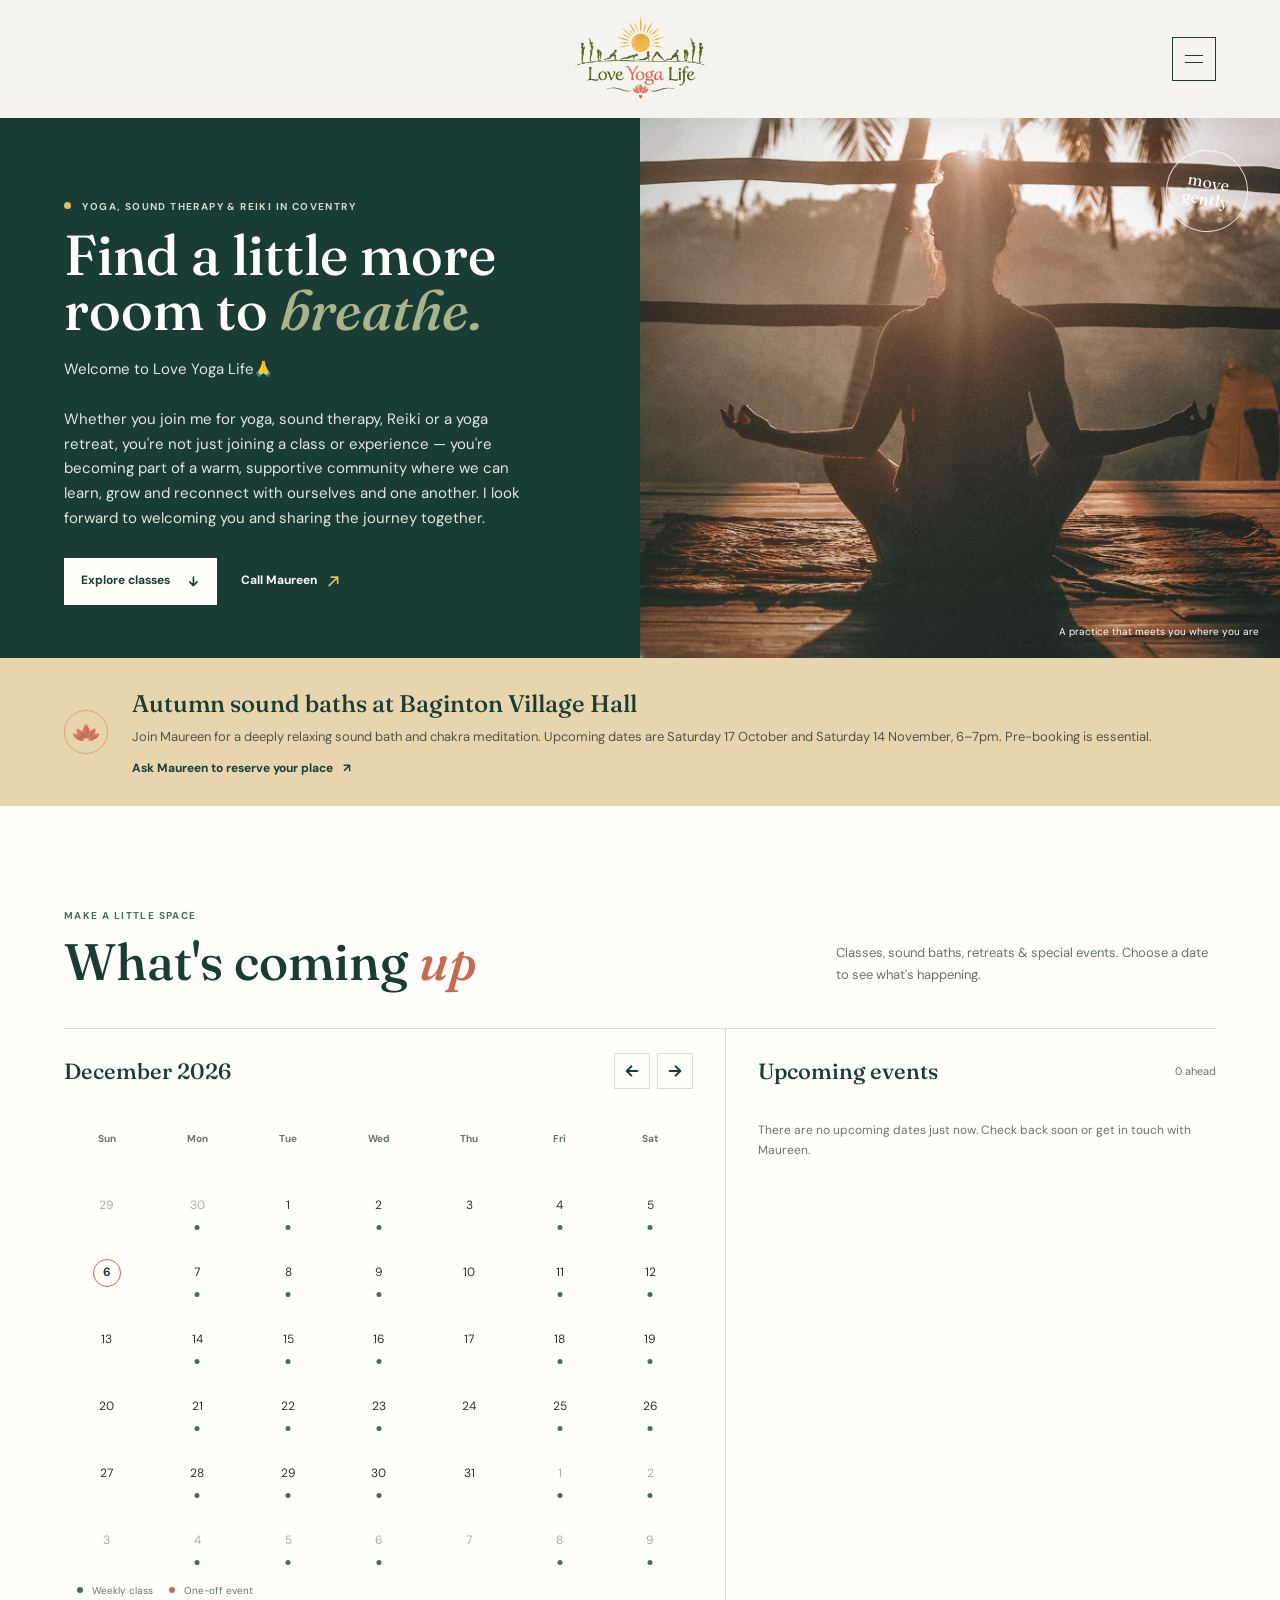
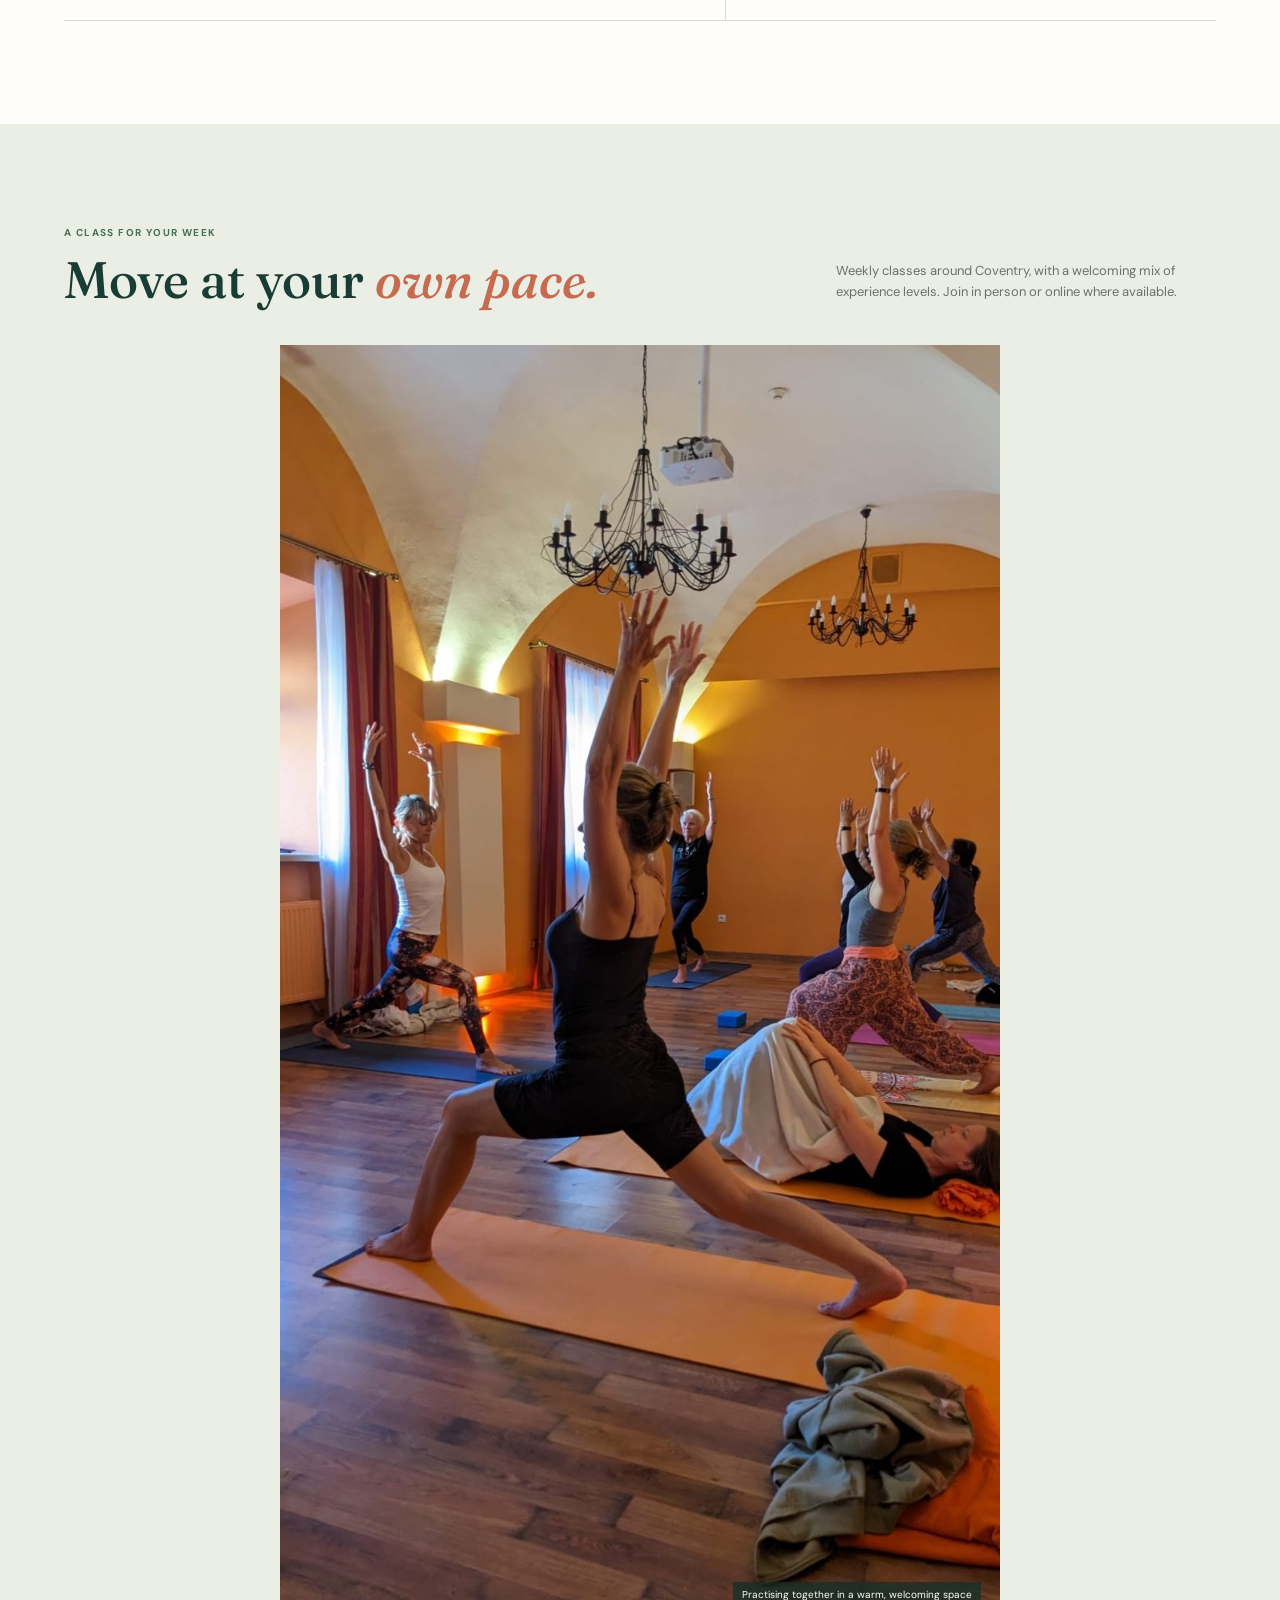
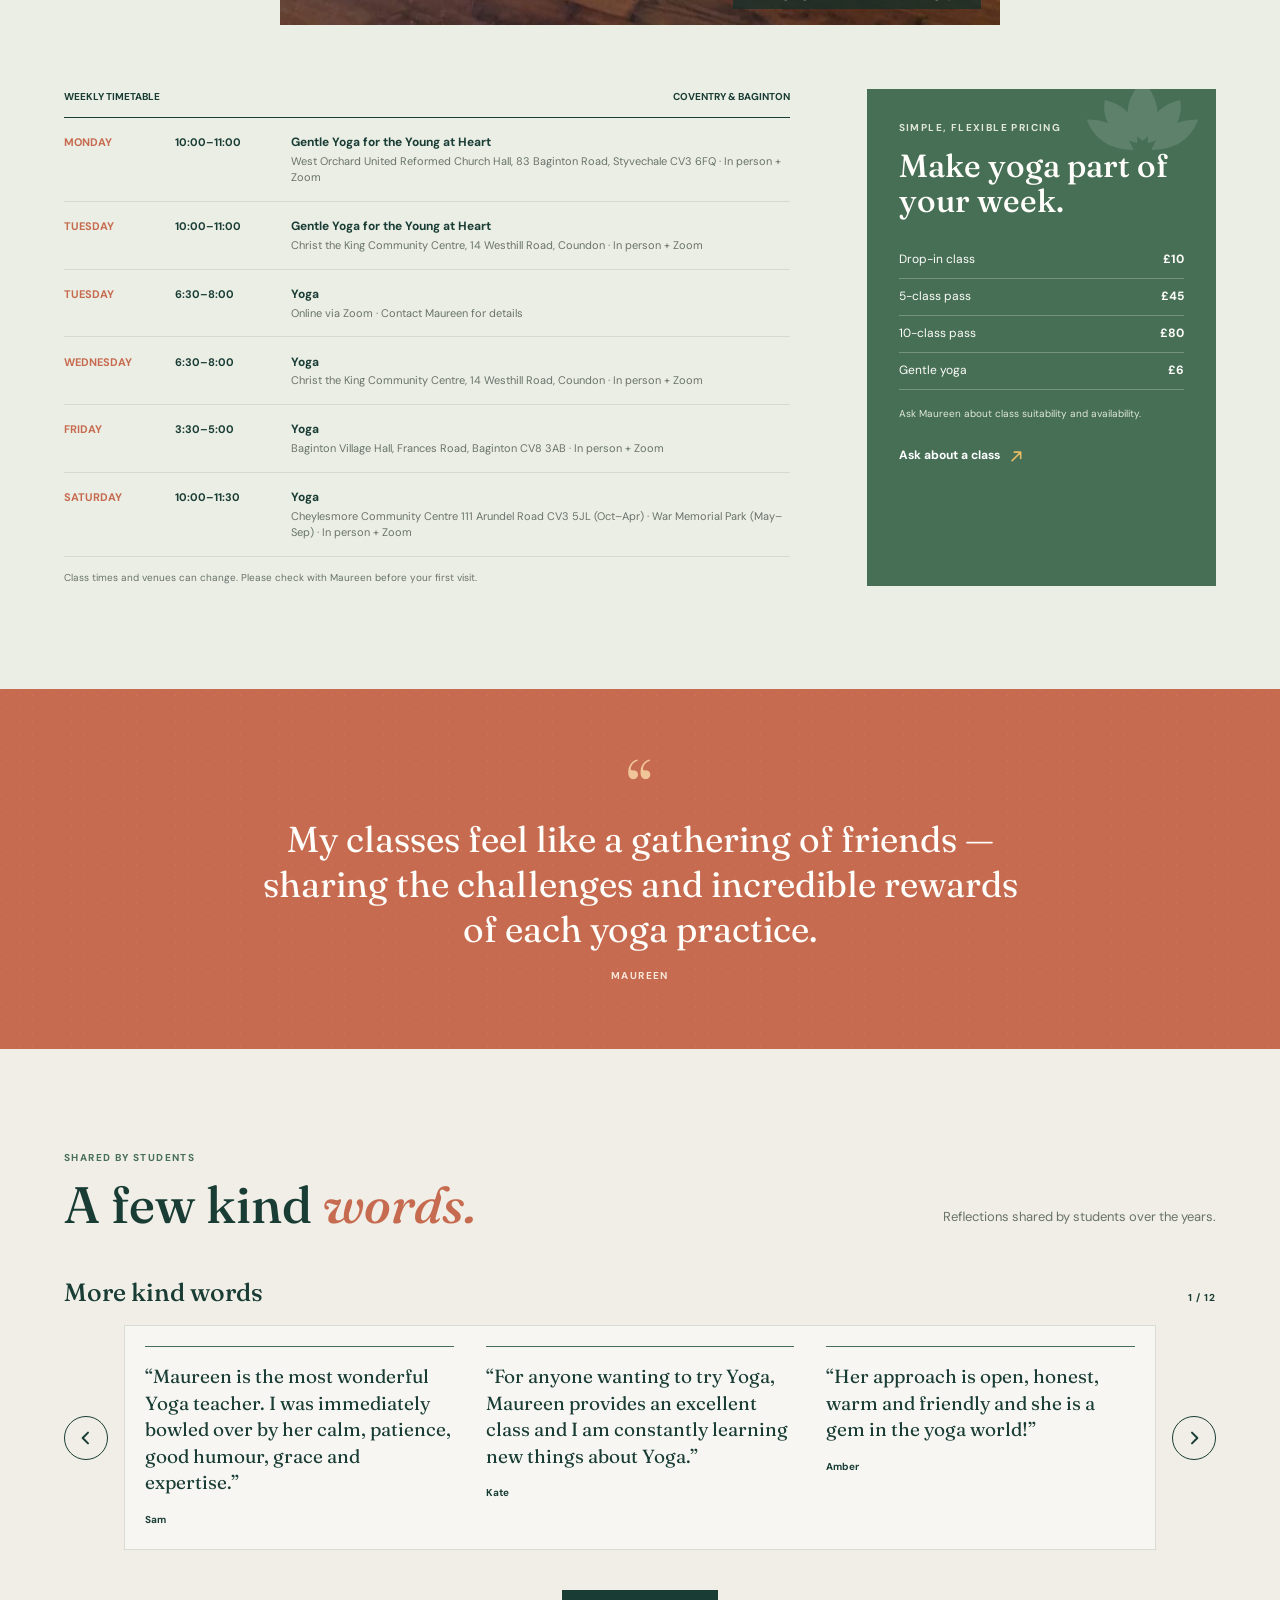
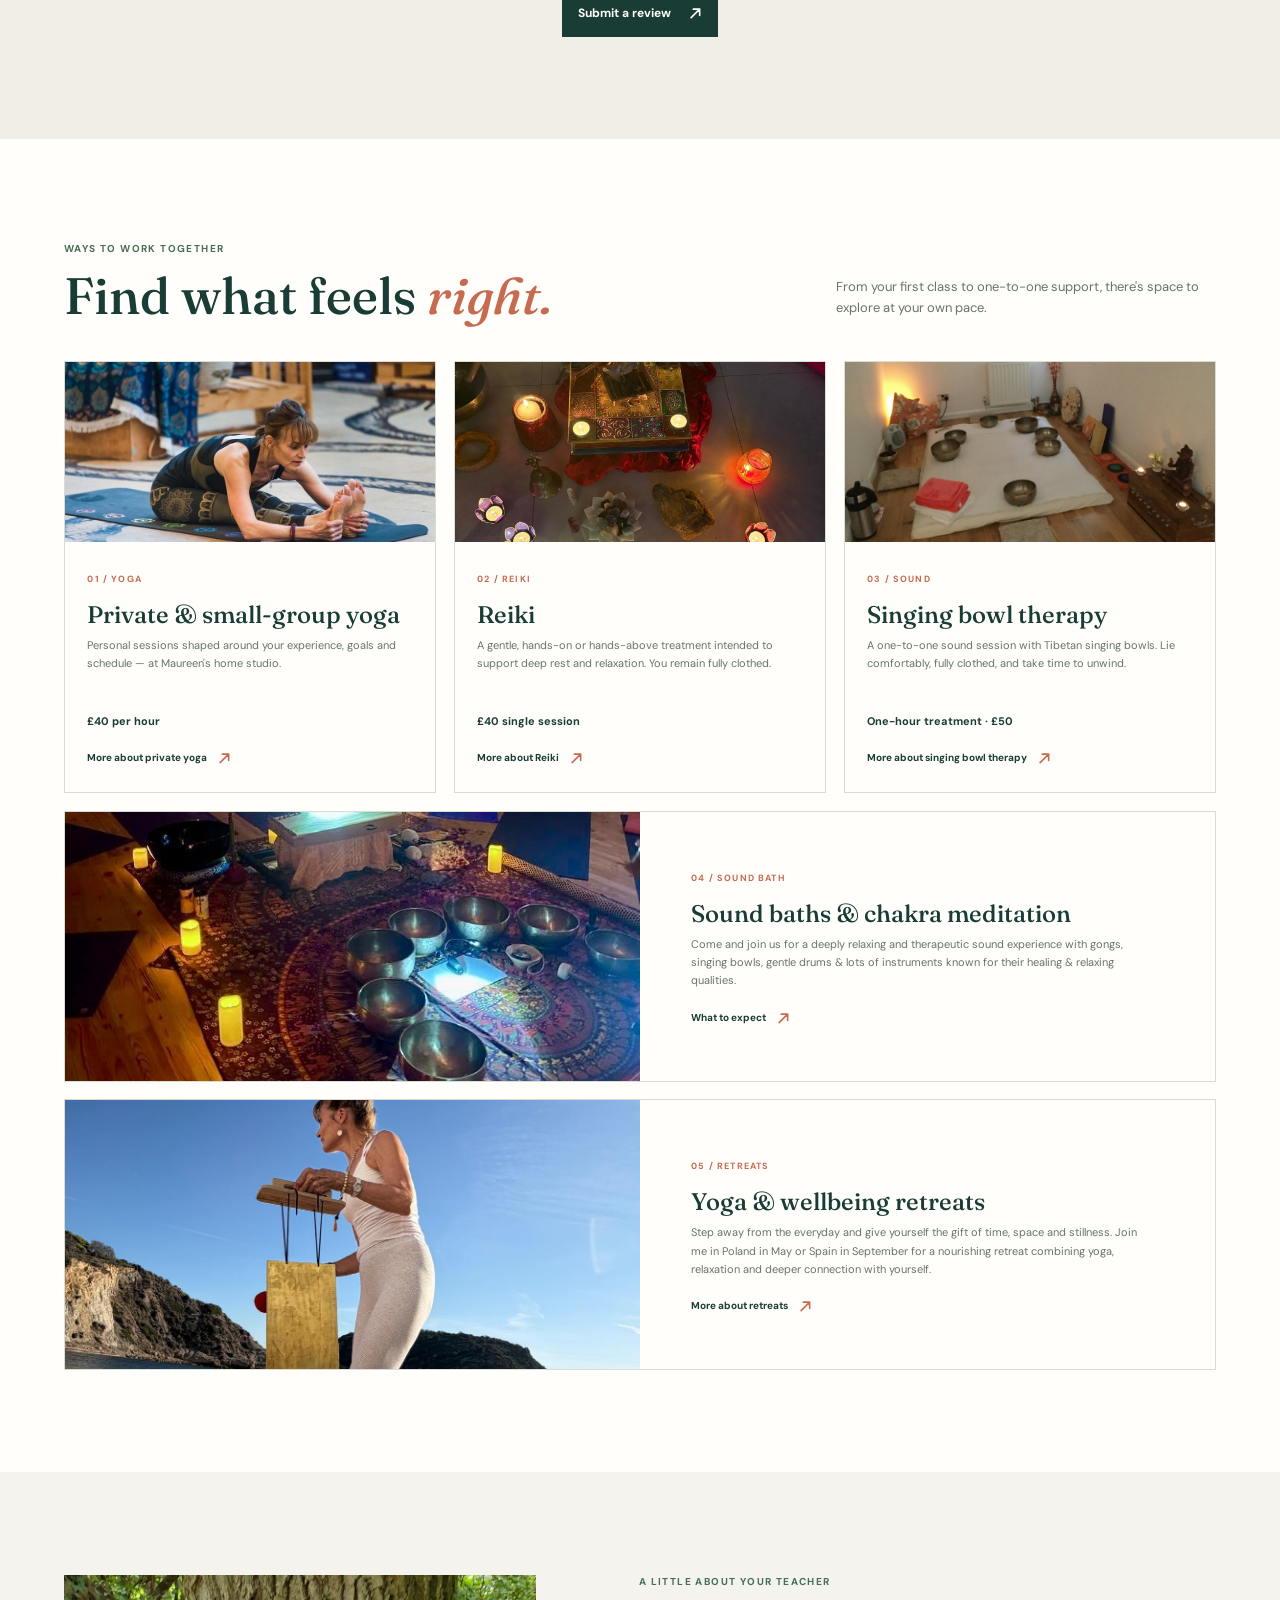
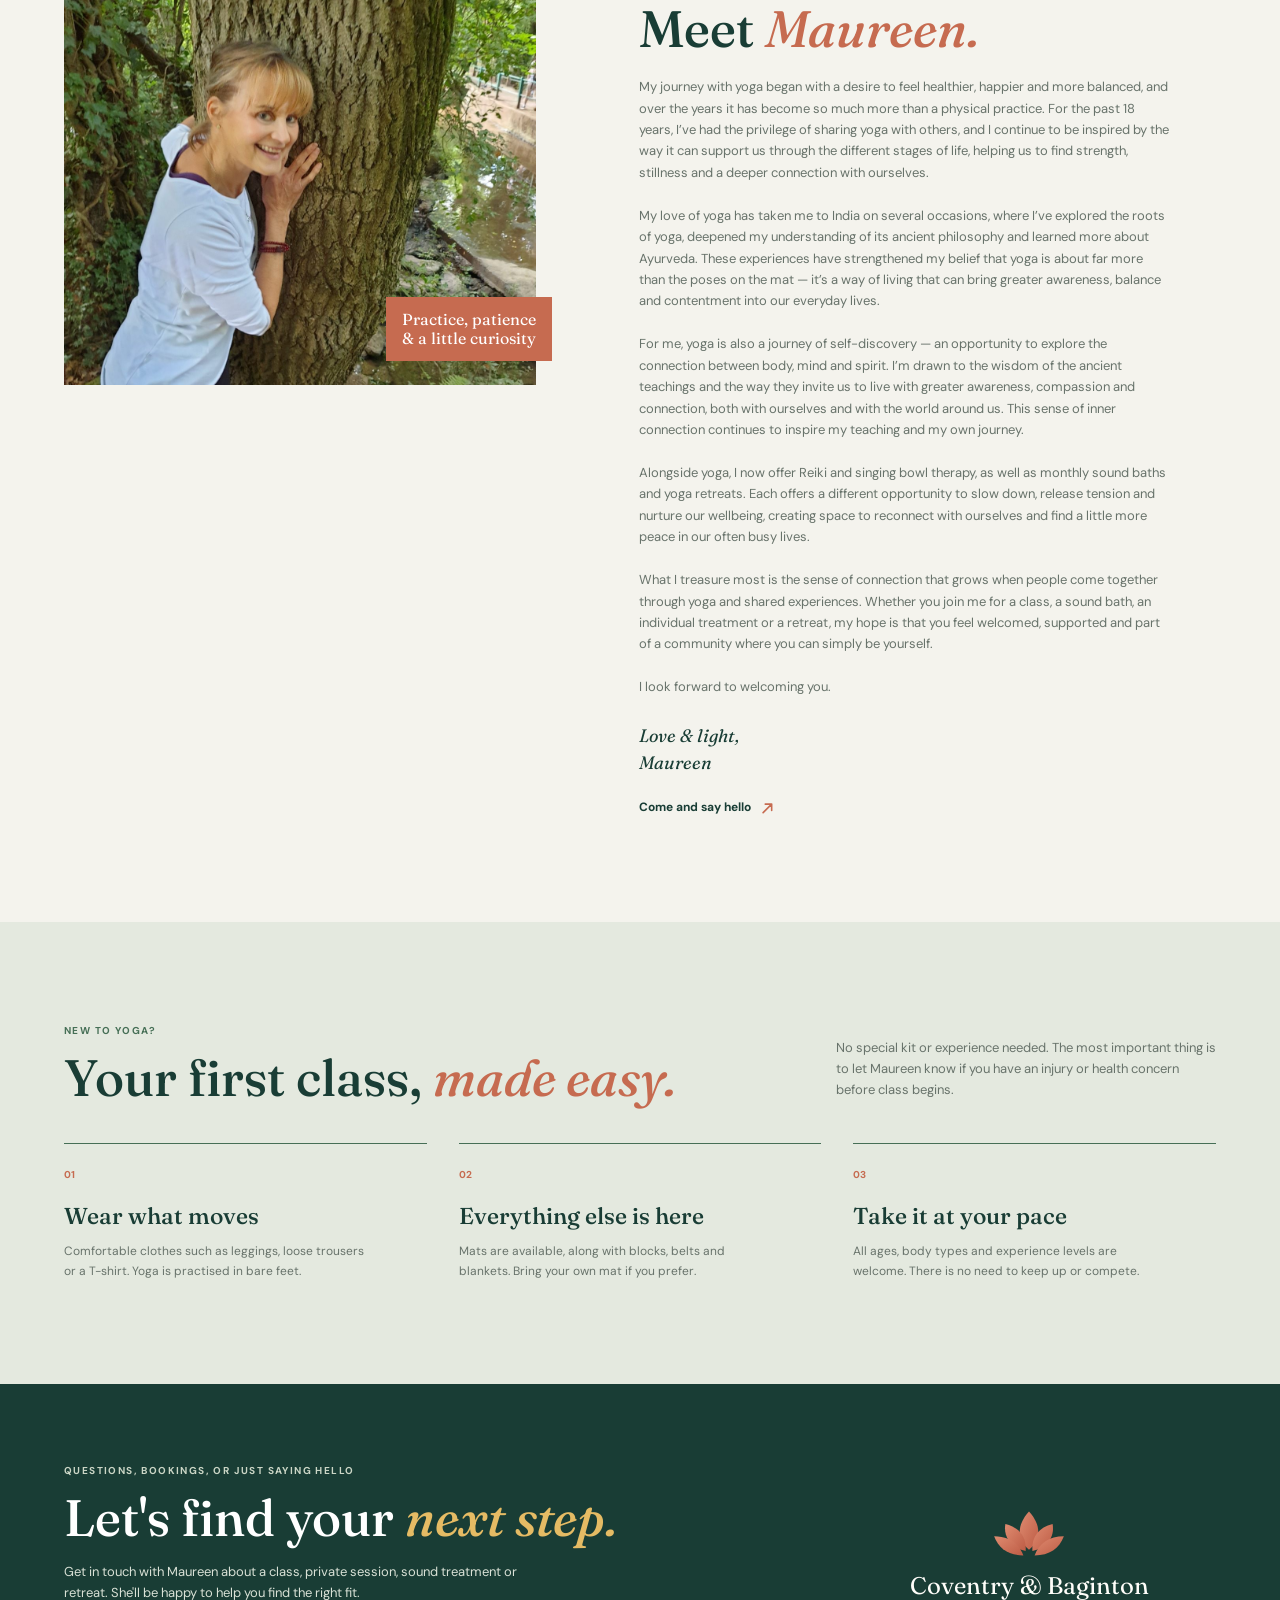
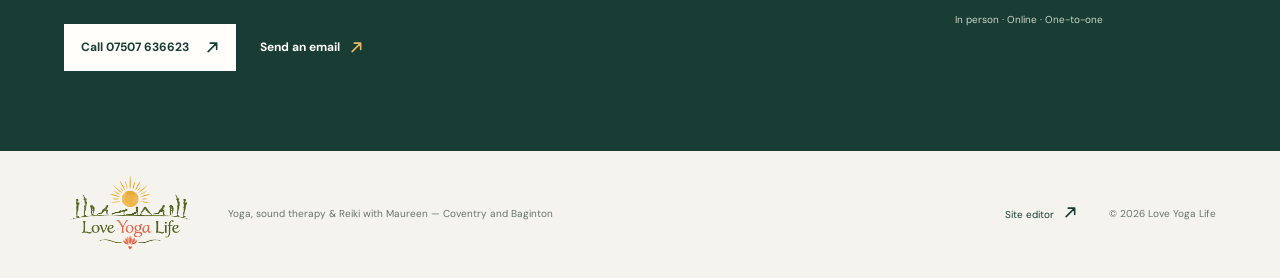
==== commit f6b1720c: "Deploy Love Yoga Life website" ====
--- a/index.html
+++ b/index.html
@@ -654,31 +654,26 @@
                 <p class="eyebrow" data-page="aboutEyebrow">A little about your teacher</p>
                 <h2><span data-page="aboutTitle">Meet</span> <em data-page="aboutAccent">Maureen.</em></h2>
                 <div class="about-body" data-page="aboutBody">
-                    <p>My journey with yoga began with a desire to feel healthier, happier and more balanced, and over
-                        the years it has become so much more than a physical practice. For the past 18 years, I’ve had
-                        the privilege of sharing yoga with others, and I continue to be inspired by the way it can
-                        support us through the different stages of life, helping us to find strength, stillness and a
-                        deeper connection with ourselves.</p>
-                    <p>My love of yoga has taken me to India on several occasions, where I’ve explored the roots of
-                        yoga,
-                        deepened my understanding of its ancient philosophy and learned more about Ayurveda. These
-                        experiences have strengthened my belief that yoga is about far more than the poses on the mat —
-                        it’s a way of living that can bring greater awareness, balance and contentment into our everyday
-                        lives.</p>
-                    <p>For me, yoga is also a journey of self-discovery — an opportunity to explore the connection
-                        between body, mind and spirit. I’m drawn to the wisdom of the ancient teachings and the way they
-                        invite us to live with greater awareness, compassion and connection, both with ourselves and
-                        with the world around us. This sense of inner connection continues to inspire my teaching and my
-                        own journey.</p>
-                    <p>Alongside yoga, I now offer Reiki and singing bowl therapy, as well as monthly sound baths and
-                        yoga retreats. Each offers a different opportunity to slow down, release tension and nurture our
-                        wellbeing, creating space to reconnect with ourselves and find a little more peace in our often
-                        busy lives.</p>
-                    <p>What I treasure most is the sense of connection that grows when people come together through yoga
-                        and shared experiences. Whether you join me for a class, a sound bath, an individual treatment
-                        or a retreat, my hope is that you feel welcomed, supported and part of a community where you can
-                        simply be yourself.</p>
-                    <p>I look forward to welcoming you.</p>
+                    My journey with yoga began with a desire to feel healthier, happier and more balanced, and over the
+                    years it has become so much more than a physical practice. For the past 18 years, I’ve had the
+                    privilege of sharing yoga with others, and I continue to be inspired by the way it can support us
+                    through the different stages of life, helping us to find strength, stillness and a deeper connection
+                    with ourselves.<br><br>My love of yoga has taken me to India on several occasions, where I’ve
+                    explored the roots of yoga, deepened my understanding of its ancient philosophy and learned more
+                    about Ayurveda. These experiences have strengthened my belief that yoga is about far more than the
+                    poses on the mat — it’s a way of living that can bring greater awareness, balance and contentment
+                    into our everyday lives.<br><br>For me, yoga is also a journey of self-discovery — an opportunity to
+                    explore the connection between body, mind and spirit. I’m drawn to the wisdom of the ancient
+                    teachings and the way they invite us to live with greater awareness, compassion and connection,
+                    both with ourselves and with the world around us. This sense of inner connection continues to
+                    inspire my teaching and my own journey.<br><br>Alongside yoga, I now offer Reiki and singing bowl
+                    therapy, as well as monthly sound baths and yoga retreats. Each offers a different opportunity to
+                    slow down, release tension and nurture our wellbeing, creating space to reconnect with ourselves and
+                    find a little more peace in our often busy lives.<br><br>What I treasure most is the sense of
+                    connection that grows when people come together through yoga and shared experiences. Whether you
+                    join me for a class, a sound bath, an individual treatment or a retreat, my hope is that you feel
+                    welcomed, supported and part of a community where you can simply be yourself.<br><br>I look forward
+                    to welcoming you.
                 </div>
                 <p class="about-signoff"><span data-page="aboutSignoff">Love &amp; light,</span><br><span
                         data-page="aboutName">Maureen</span></p>
@@ -760,4 +755,4 @@
     </footer>
 </body>
 
-</html>+</html>
--- a/styles.css
+++ b/styles.css
@@ -1607,7 +1607,8 @@
     margin-bottom: 1.3rem;
 }
 
-.about-body p {
+.about-body {
+    margin-bottom: 1rem;
     color: var(--muted);
     font-size: 13px;
 }
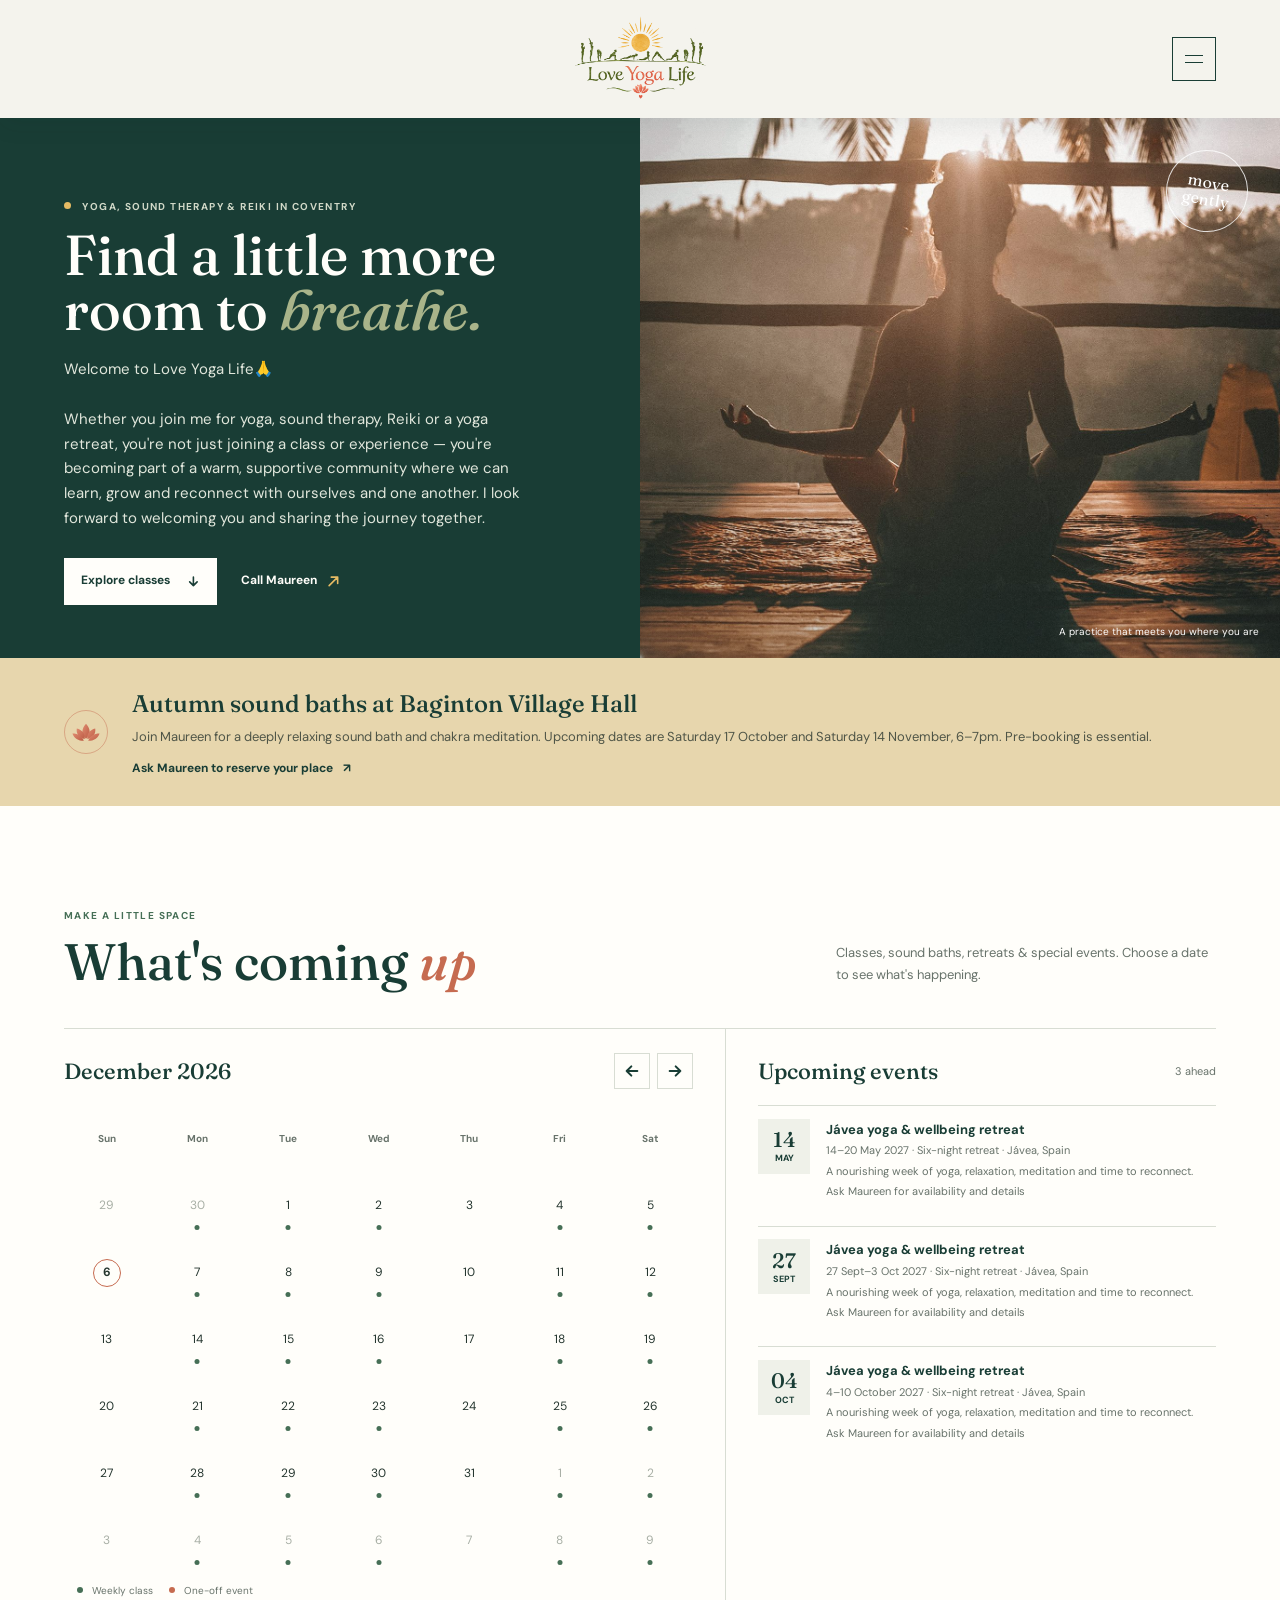
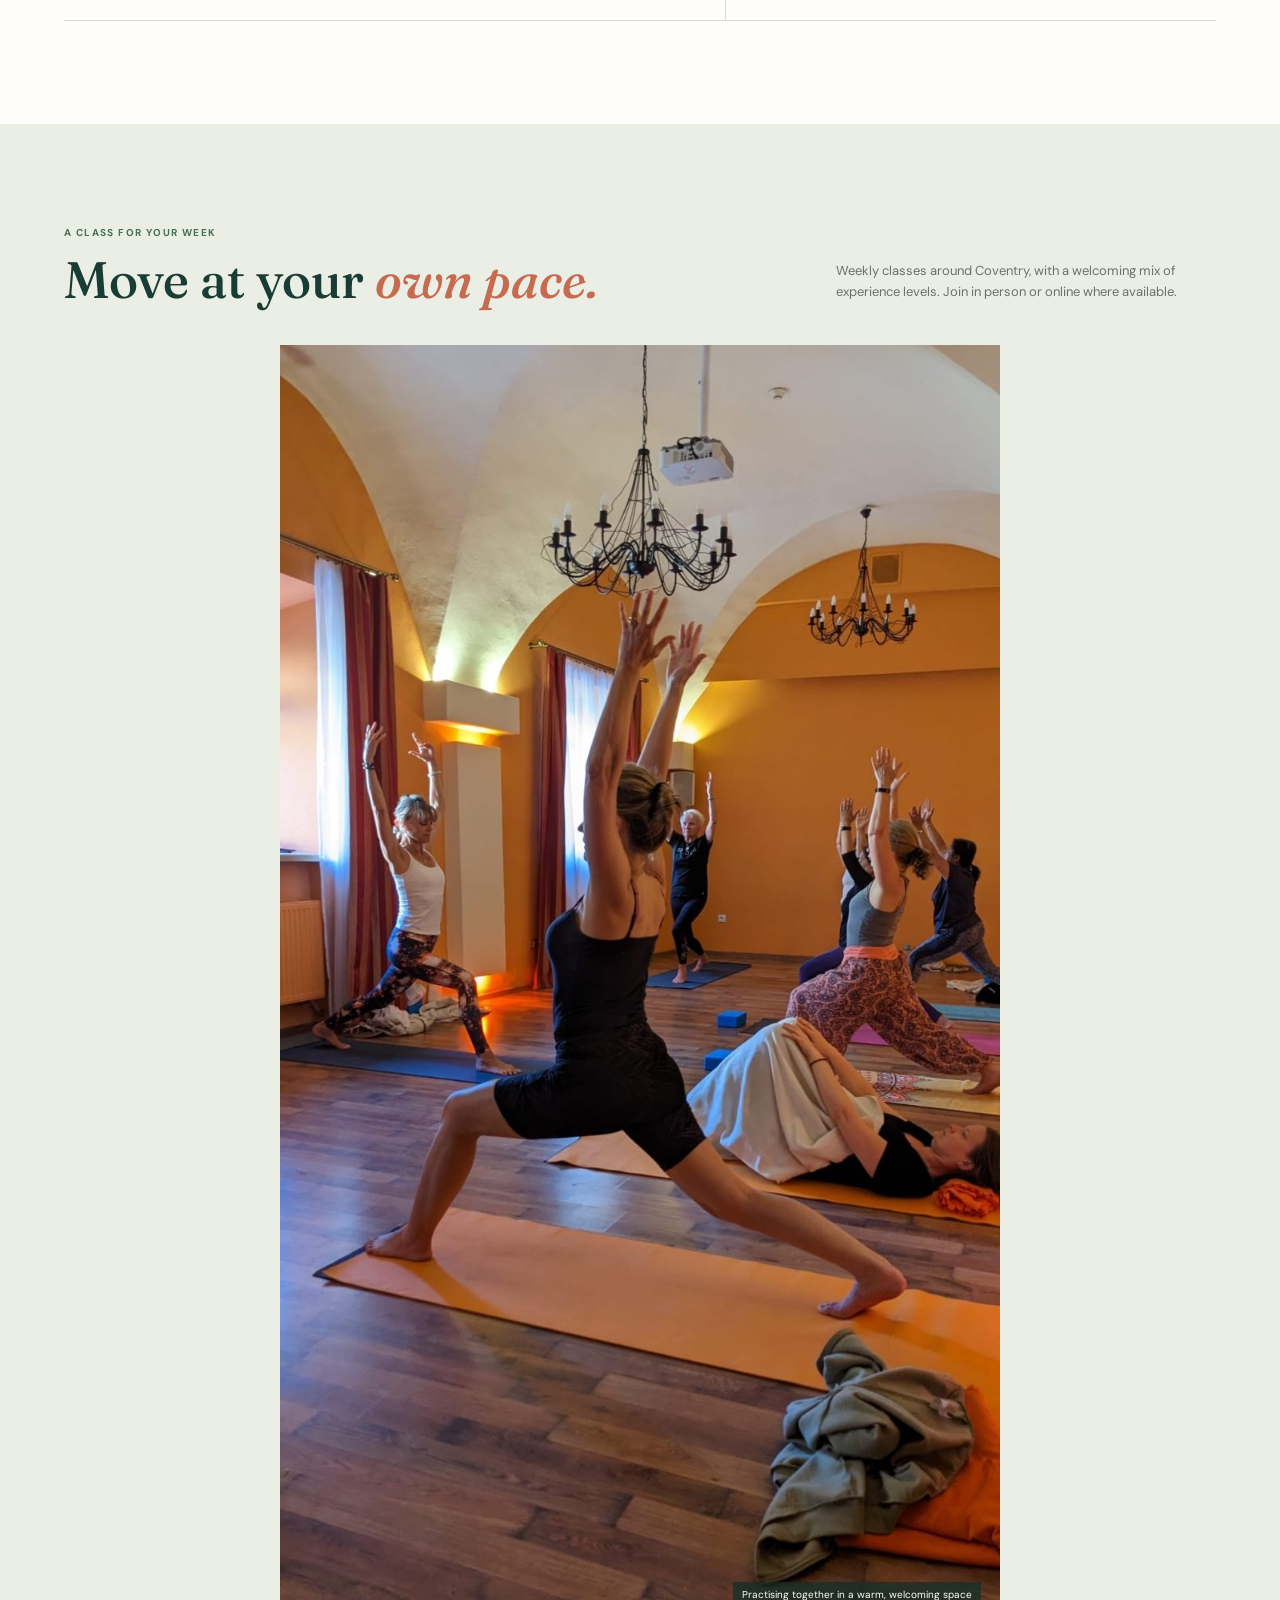
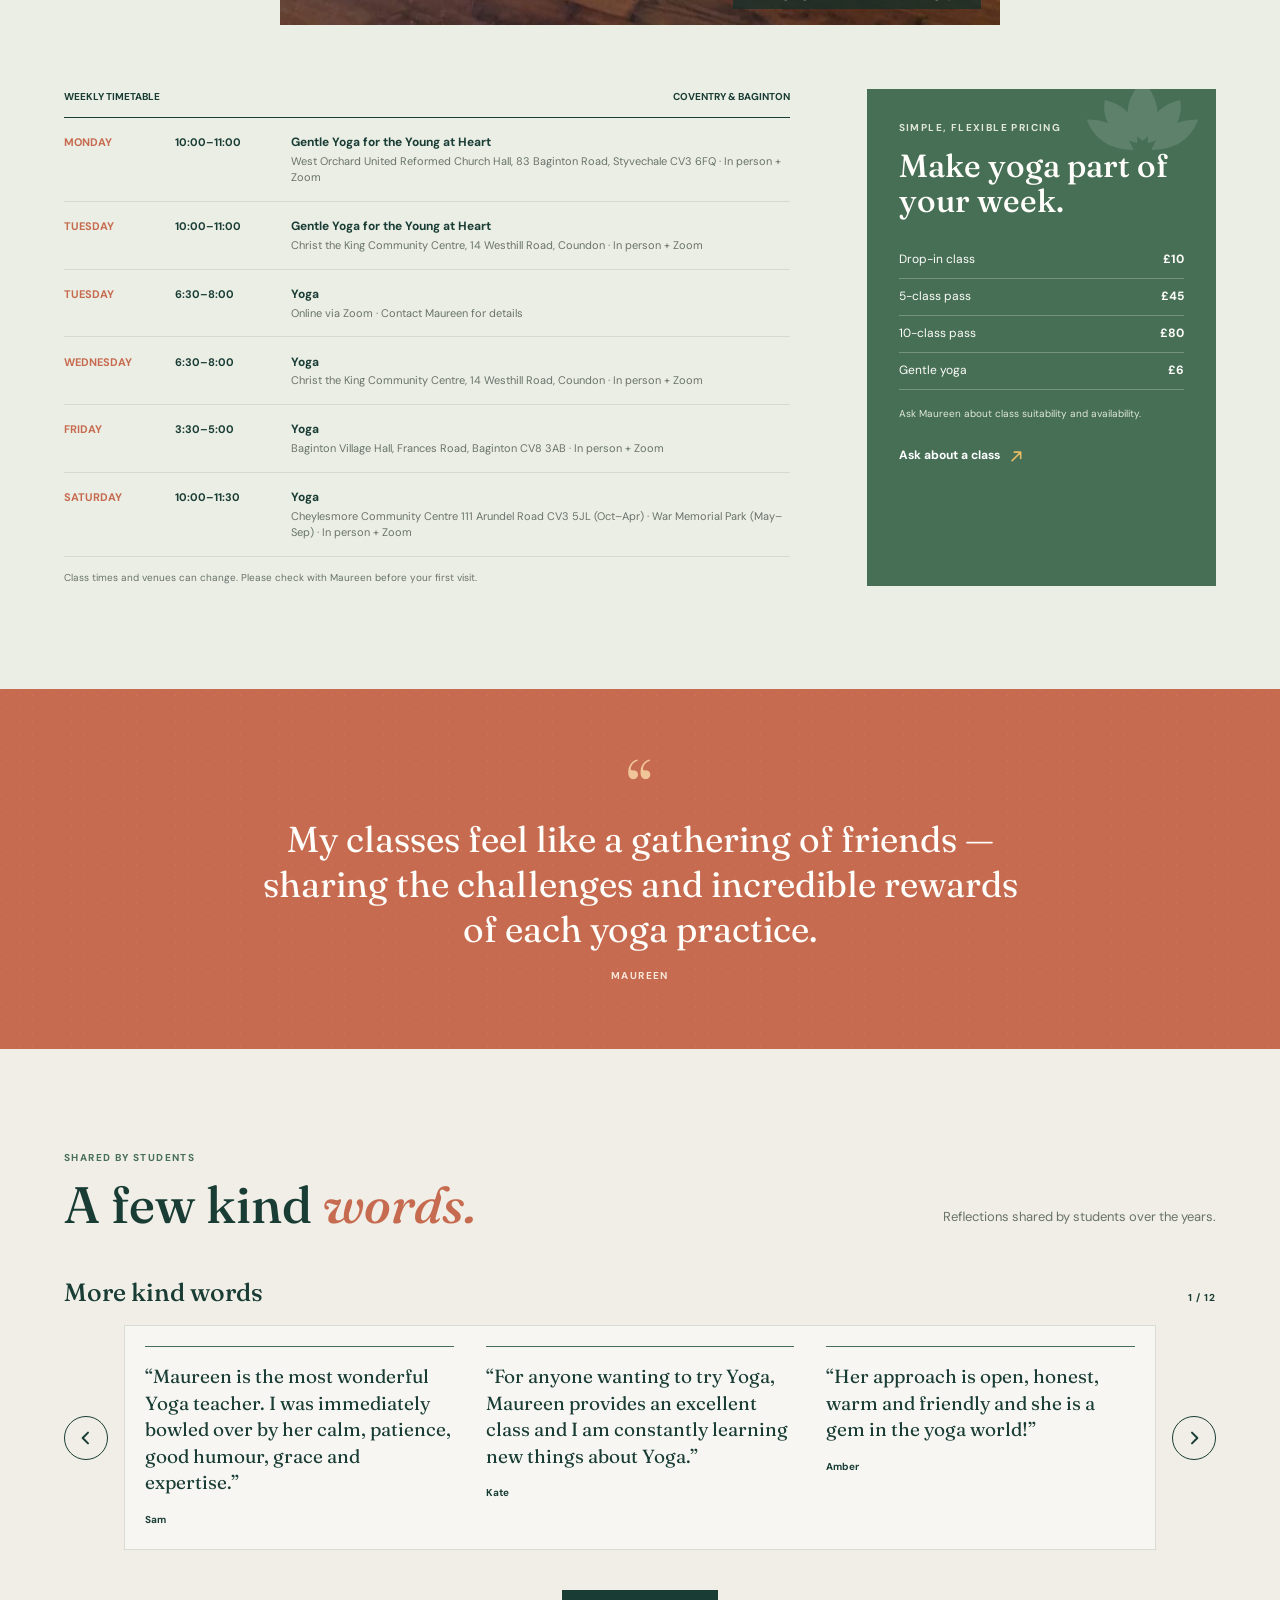
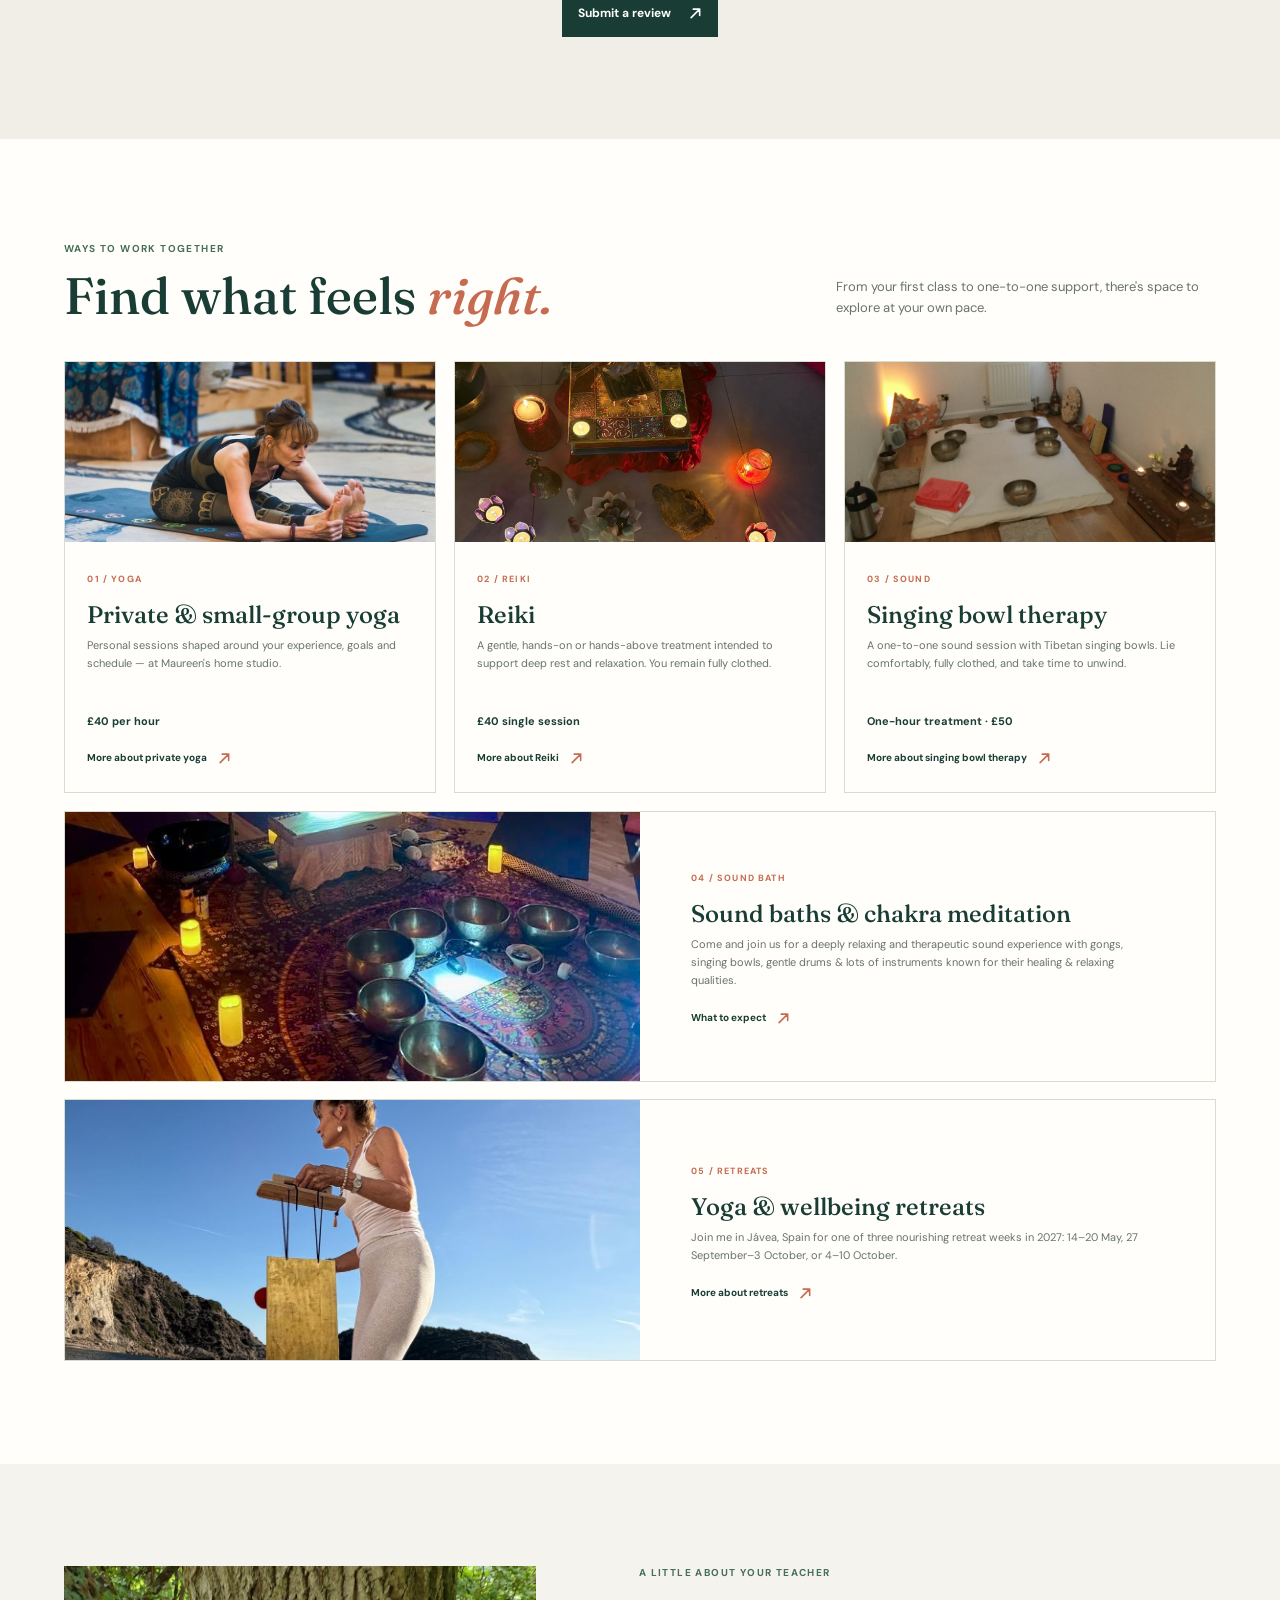
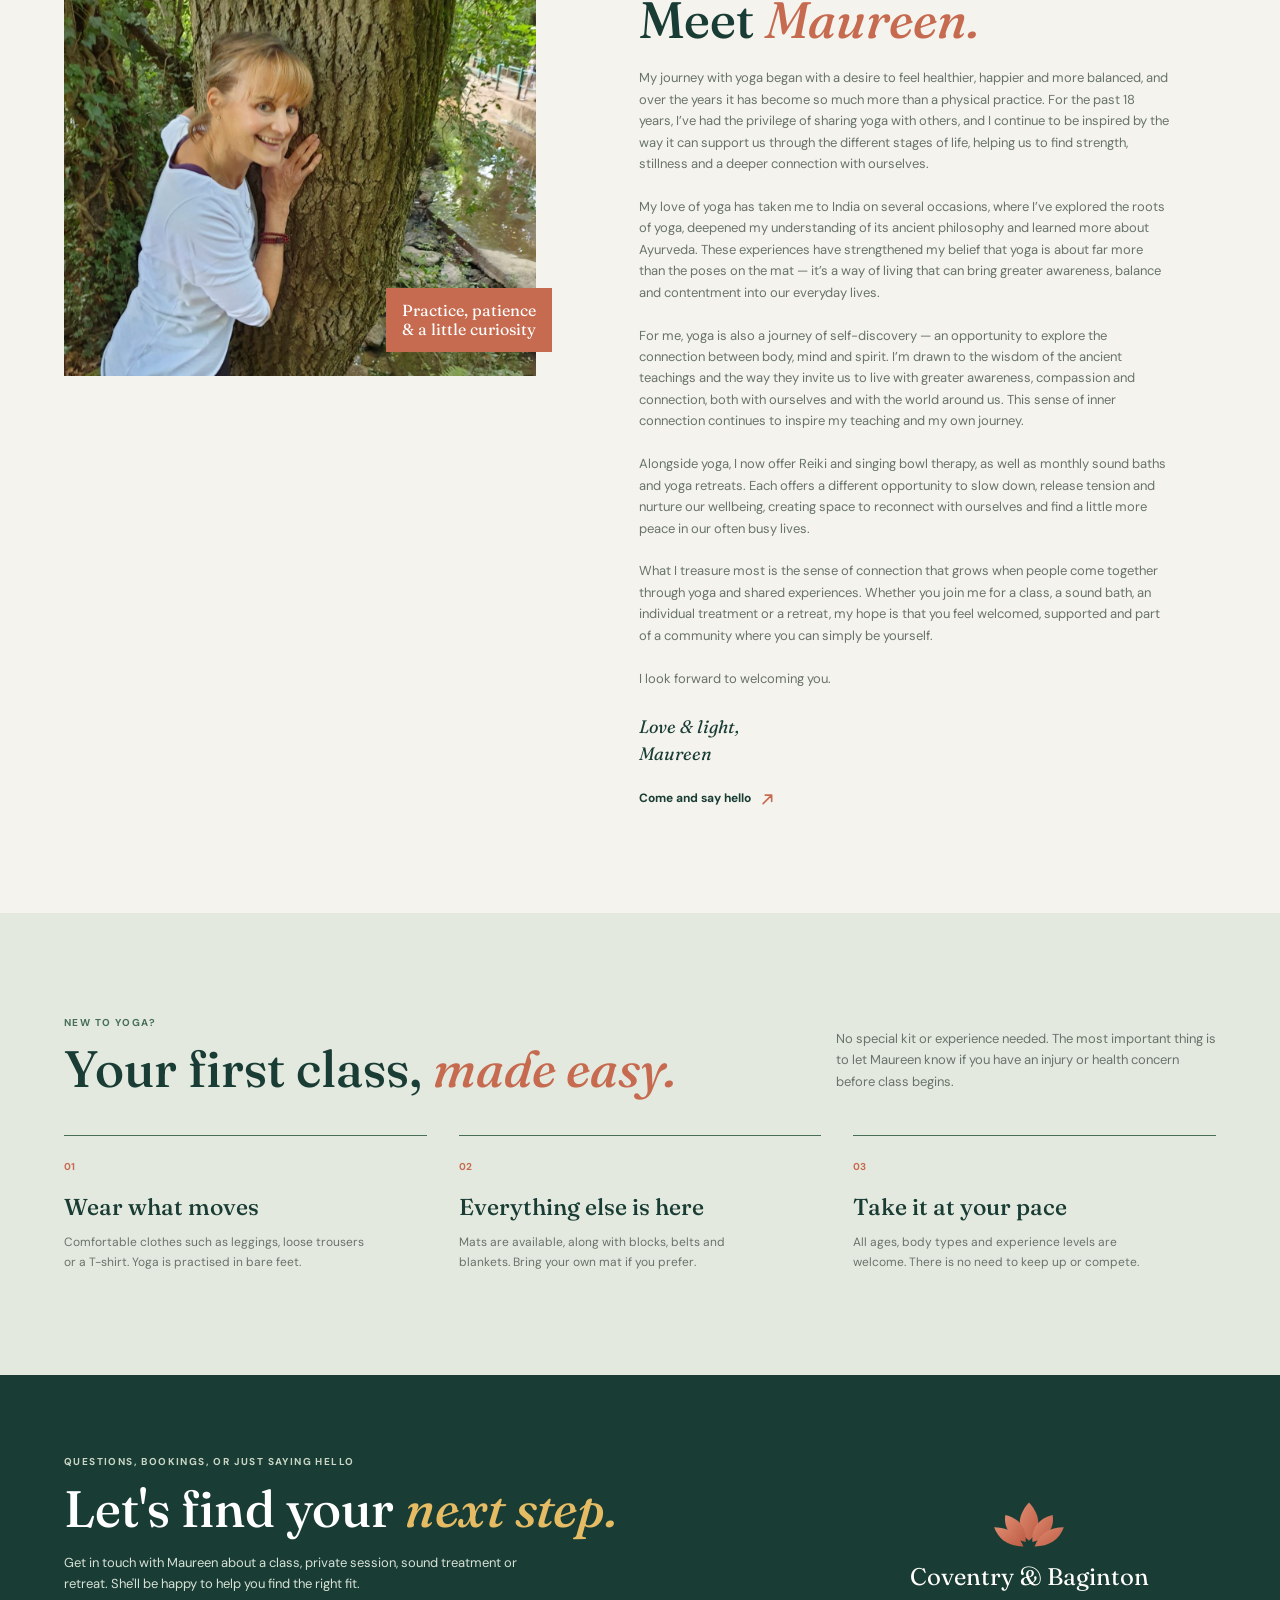
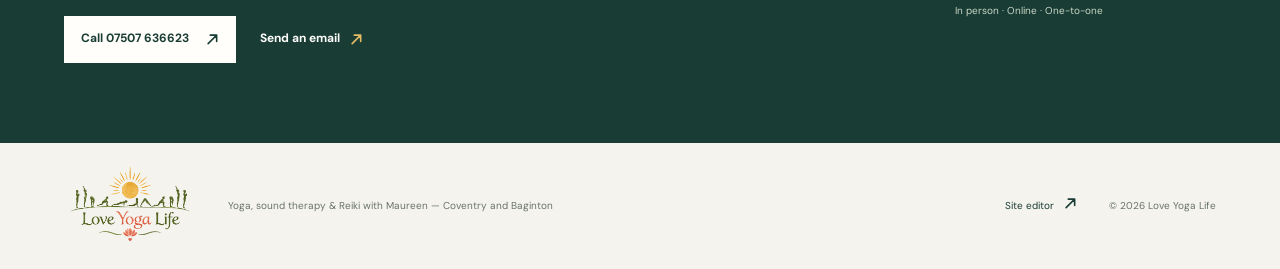
==== commit 8bd8157b: "Update Javea retreats and gallery editor" ====
--- a/index.html
+++ b/index.html
@@ -36,7 +36,7 @@
         href="https://fonts.googleapis.com/css2?family=DM+Sans:wght@400;500;600;700&family=Fraunces:opsz,wght@9..144,500;9..144,600&display=swap"
         rel="stylesheet">
     <link rel="preload" as="image" href="./pics/hero-original.jpeg">
-    <link rel="stylesheet" href="./styles.css?v=20261015-7">
+    <link rel="stylesheet" href="./styles.css?v=20261102-1">
     <script type="application/ld+json">
         {
             "@context": "https://schema.org",
@@ -97,7 +97,7 @@
             }
         }
     </script>
-    <script src="./app.js?v=20261015-3" defer></script>
+    <script src="./app.js?v=20261102-1" defer></script>
 </head>
 
 <body>
@@ -393,9 +393,8 @@
                     </div>
                     <div class="service-card-body"><span class="service-number">05 / RETREATS</span>
                         <h3>Yoga &amp; wellbeing retreats</h3>
-                        <p>Step away from the everyday and give yourself the gift of time, space and stillness. Join me
-                            in Poland in May or Spain in September for a nourishing retreat combining yoga, relaxation
-                            and deeper connection with yourself.</p>
+                        <p>Join me in Jávea, Spain for one of three nourishing retreat weeks in 2027: 14–20 May, 27
+                            September–3 October, or 4–10 October.</p>
                         <button class="text-link service-open" type="button" data-open-dialog="retreat-dialog">More
                             about retreats <svg class="ui-icon" viewBox="0 0 12 12" aria-hidden="true"
                                 focusable="false">
@@ -502,7 +501,7 @@
                         alt="A relaxing sound session on the beach during a yoga retreat"></div>
                 <div class="service-dialog-copy">
                     <button class="dialog-close" type="button" aria-label="Close details" data-close-dialog>×</button>
-                    <p class="eyebrow">Twice-yearly time away</p>
+                    <p class="eyebrow">Three Jávea retreats in 2027</p>
                     <h2 id="retreat-title">A Journey Back to Yourself</h2>
                     <p>My yoga retreats are an invitation to slow down, breathe deeply and reconnect with what truly
                         matters. Away from the demands of everyday life, we create space to nurture body, mind and
@@ -515,24 +514,12 @@
                     <p>Whether you are looking to deepen your practice, explore yoga’s ancient wisdom, find some
                         stillness or simply give yourself time to recharge, you will be welcomed into a warm and
                         supportive space where you can come just as you are.</p>
-                    <p>I offer two retreats each year, each with its own unique setting and atmosphere:</p>
+                    <p>I’m delighted to offer three retreat weeks in Jávea, Spain in 2027.</p>
                     <div class="retreat-option">
-                        <h3>Poland — End of May</h3>
-                        <p>A springtime opportunity to step away from familiar routines, reconnect with nature and
-                            welcome a fresh sense of energy and possibility.</p>
-                        <a class="retreat-leaflet-link" href="./leaflets/Maureen%20Yoga%20Retreat%20Poland%202027.pdf"
-                            download>Download Poland
-                            retreat leaflet (PDF) <svg class="ui-icon" viewBox="0 0 12 12" aria-hidden="true"
-                                focusable="false">
-                                <path d="M6 1v7M3 5l3 3 3-3M2 11h8"></path>
-                            </svg></a>
-                    </div>
-                    <div class="retreat-option">
-                        <h3>Spain — End of September</h3>
-                        <p>A late-summer retreat offering time to slow down, turn inward and enjoy a more grounded,
-                            reflective approach to yoga and wellbeing.</p>
+                        <h3>Jávea retreat dates — 2027</h3>
+                        <p>14–20 May · 27 September–3 October · 4–10 October</p>
                         <a class="retreat-leaflet-link" href="./leaflets/Javea%20Retreat%202027%20leaflet.docx"
-                            download>Download Spain retreat leaflet (Word document) <svg class="ui-icon"
+                            download>Download Jávea retreat leaflet (Word document) <svg class="ui-icon"
                                 viewBox="0 0 12 12" aria-hidden="true" focusable="false">
                                 <path d="M6 1v7M3 5l3 3 3-3M2 11h8"></path>
                             </svg></a>
@@ -548,41 +535,41 @@
                 <section class="retreat-galleries" aria-label="Retreat photo galleries">
                     <div class="retreat-gallery">
                         <div class="retreat-gallery-heading">
-                            <h3>Poland retreats</h3>
-                            <span>Spring in Cieplice</span>
+                            <h3>Retreat memories</h3>
+                            <span>Yoga, rest &amp; connection</span>
                         </div>
                         <div class="retreat-slideshow" data-slideshow tabindex="0"
-                            aria-label="Poland retreat photographs">
+                            aria-label="Yoga retreat photographs">
                             <div class="retreat-slides">
                                 <img class="retreat-slide" data-src="./pics/r1.jpeg"
-                                    alt="A moment from the Poland yoga retreat" decoding="async">
+                                    alt="A shared moment from a yoga retreat" decoding="async">
                                 <img class="retreat-slide" data-src="./pics/r3.jpeg"
-                                    alt="A moment from the Poland yoga retreat" decoding="async" hidden>
+                                    alt="A shared moment from a yoga retreat" decoding="async" hidden>
                                 <img class="retreat-slide" data-src="./pics/r4.jpeg"
-                                    alt="A moment from the Poland yoga retreat" decoding="async" hidden>
+                                    alt="A shared moment from a yoga retreat" decoding="async" hidden>
                                 <img class="retreat-slide" data-src="./pics/r5.jpeg"
-                                    alt="A moment from the Poland yoga retreat" decoding="async" hidden>
+                                    alt="A shared moment from a yoga retreat" decoding="async" hidden>
                                 <img class="retreat-slide" data-src="./pics/r6.jpeg"
-                                    alt="A moment from the Poland yoga retreat" decoding="async" hidden>
+                                    alt="A shared moment from a yoga retreat" decoding="async" hidden>
                                 <img class="retreat-slide" data-src="./pics/r7.jpeg"
-                                    alt="A moment from the Poland yoga retreat" decoding="async" hidden>
+                                    alt="A shared moment from a yoga retreat" decoding="async" hidden>
                                 <img class="retreat-slide" data-src="./pics/r8.jpeg"
-                                    alt="A moment from the Poland yoga retreat" decoding="async" hidden>
+                                    alt="A shared moment from a yoga retreat" decoding="async" hidden>
                                 <img class="retreat-slide" data-src="./pics/r9.jpeg"
-                                    alt="A moment from the Poland yoga retreat" decoding="async" hidden>
+                                    alt="A shared moment from a yoga retreat" decoding="async" hidden>
                                 <img class="retreat-slide" data-src="./pics/r10.jpeg"
-                                    alt="A moment from the Poland yoga retreat" decoding="async" hidden>
+                                    alt="A shared moment from a yoga retreat" decoding="async" hidden>
                                 <img class="retreat-slide" data-src="./pics/r11.jpeg"
-                                    alt="A moment from the Poland yoga retreat" decoding="async" hidden>
+                                    alt="A shared moment from a yoga retreat" decoding="async" hidden>
                             </div>
                             <button class="slideshow-control slideshow-previous" type="button" data-slide-previous
-                                aria-label="Previous Poland retreat photograph">
+                                aria-label="Previous retreat photograph">
                                 <svg viewBox="0 0 12 12" aria-hidden="true" focusable="false">
                                     <path d="m7.5 2-4 4 4 4"></path>
                                 </svg>
                             </button>
                             <button class="slideshow-control slideshow-next" type="button" data-slide-next
-                                aria-label="Next Poland retreat photograph">
+                                aria-label="Next retreat photograph">
                                 <svg viewBox="0 0 12 12" aria-hidden="true" focusable="false">
                                     <path d="m4.5 2 4 4-4 4"></path>
                                 </svg>
@@ -593,8 +580,8 @@
                     </div>
                     <div class="retreat-gallery">
                         <div class="retreat-gallery-heading">
-                            <h3>Spain retreats</h3>
-                            <span>Late summer in Jávea</span>
+                            <h3>Jávea retreats</h3>
+                            <span>Sunshine by the Mediterranean</span>
                         </div>
                         <div class="retreat-slideshow" data-slideshow tabindex="0"
                             aria-label="Spain retreat photographs">
--- a/styles.css
+++ b/styles.css
@@ -2466,6 +2466,61 @@
     accent-color: var(--leaf);
 }
 
+.retreat-gallery-editor[hidden] {
+    display: none;
+}
+
+#retreat-gallery-list,
+.admin-gallery-pictures {
+    display: grid;
+    gap: .8rem;
+}
+
+.admin-gallery-card {
+    display: grid;
+    gap: .85rem;
+    padding: 1rem;
+    border: 1px solid var(--line);
+    background: #f9faf7;
+}
+
+.admin-gallery-heading,
+.admin-gallery-picture {
+    display: flex;
+    align-items: center;
+    justify-content: space-between;
+    gap: .8rem;
+}
+
+.admin-gallery-heading h4 {
+    margin: 0;
+    color: var(--forest);
+    font-family: var(--serif);
+    font-size: 18px;
+}
+
+.admin-gallery-picture {
+    justify-content: flex-start;
+    padding: .65rem;
+    background: white;
+    border: 1px solid var(--line);
+}
+
+.admin-gallery-picture img {
+    width: 76px;
+    height: 60px;
+    flex: 0 0 auto;
+    object-fit: cover;
+}
+
+.admin-gallery-picture label {
+    flex: 1 1 240px;
+}
+
+.admin-gallery-upload {
+    padding-top: .3rem;
+}
+
 .admin-columns {
     display: grid;
     grid-template-columns: 1fr 1fr;
@@ -2700,6 +2755,17 @@
     .page-field-group .is-wide {
         grid-column: auto;
     }
+
+    .admin-gallery-heading,
+    .admin-gallery-picture {
+        align-items: stretch;
+        flex-direction: column;
+    }
+
+    .admin-gallery-picture label {
+        flex-basis: auto;
+        width: 100%;
+    }
 }
 
 @media (max-width: 680px) {
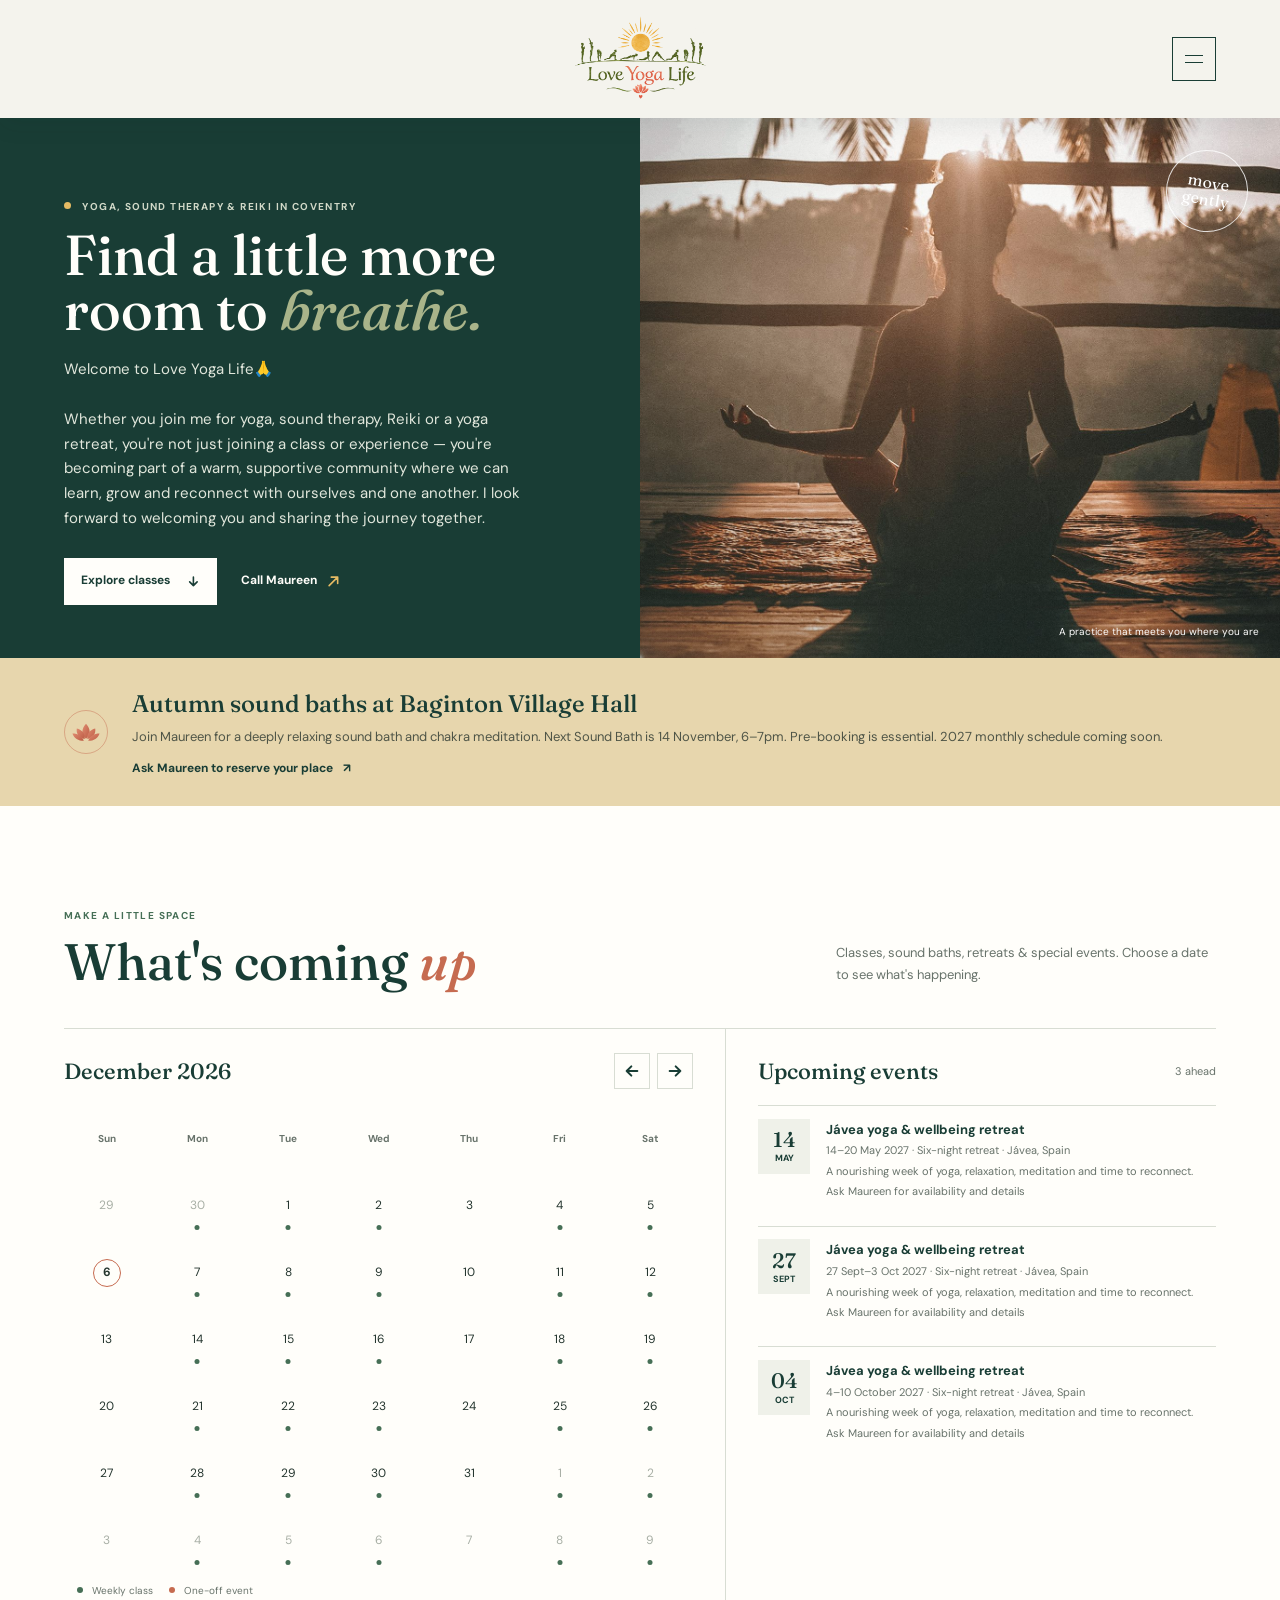
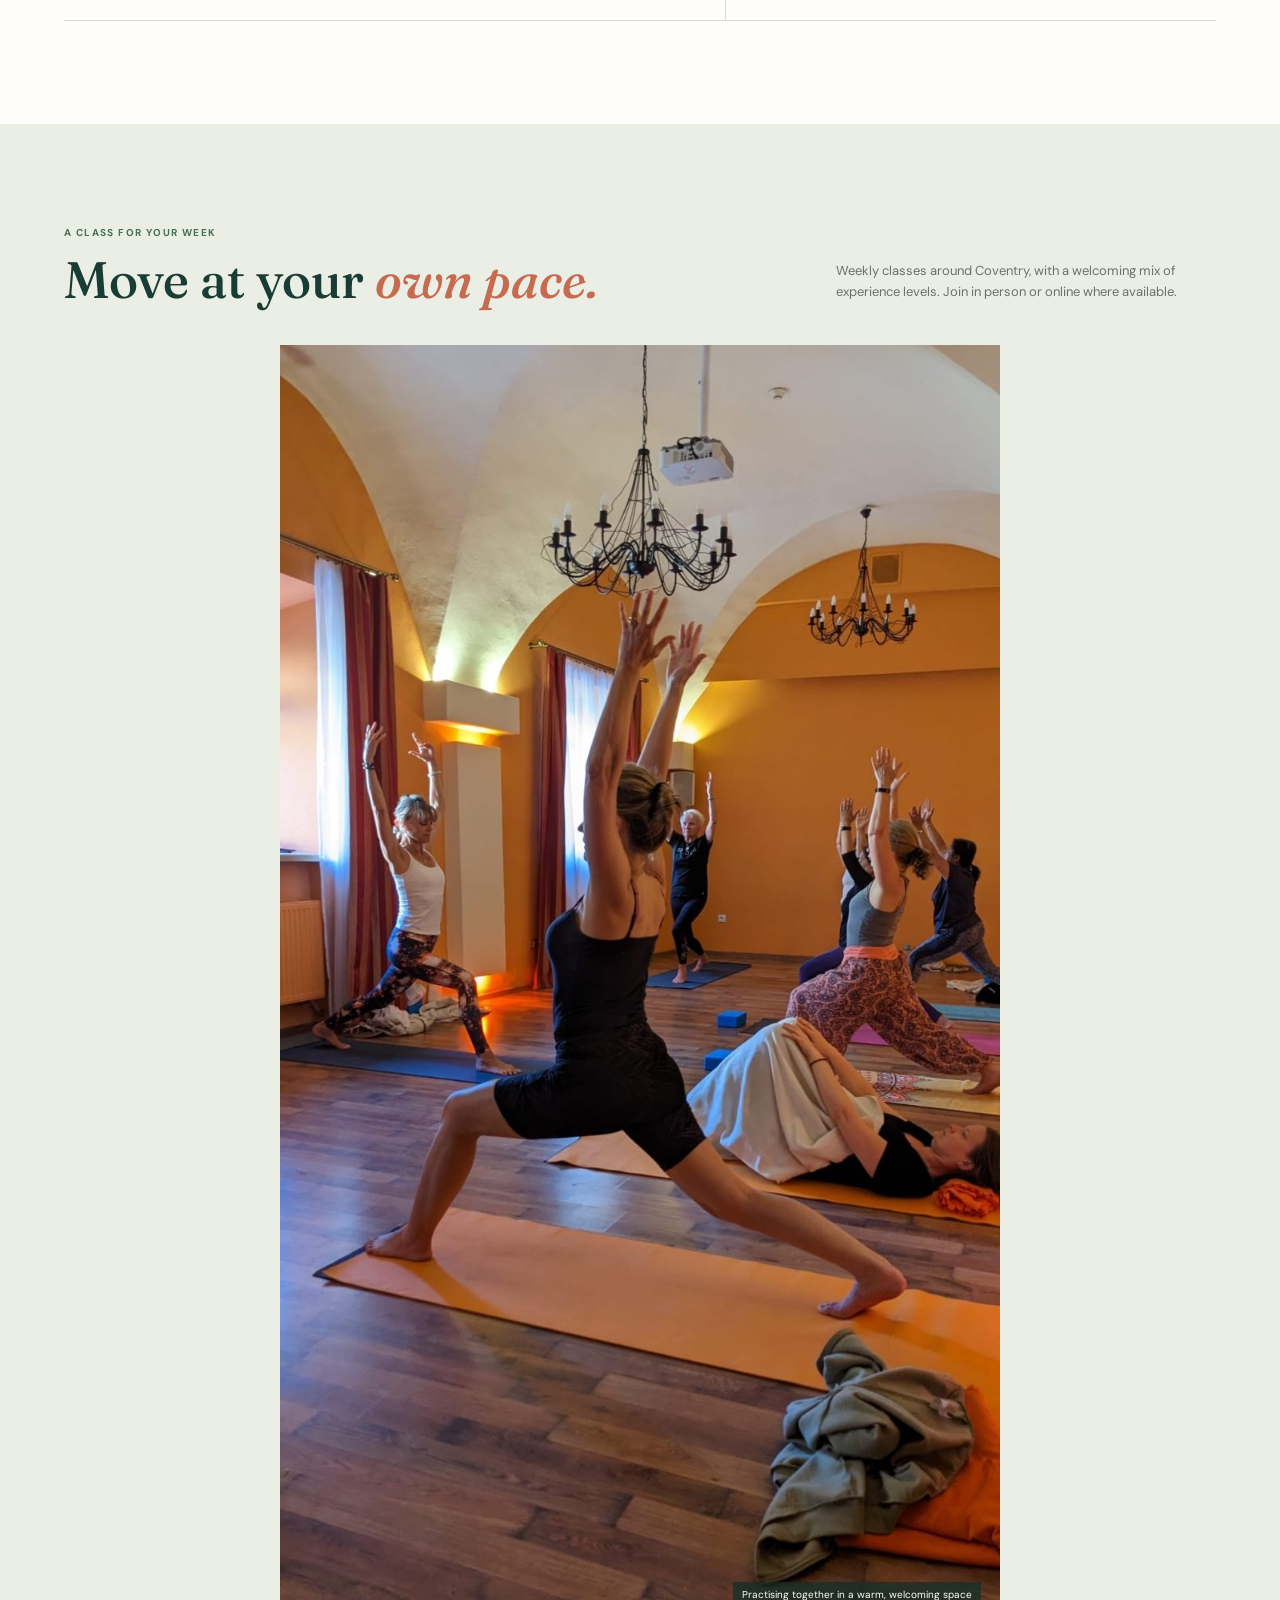
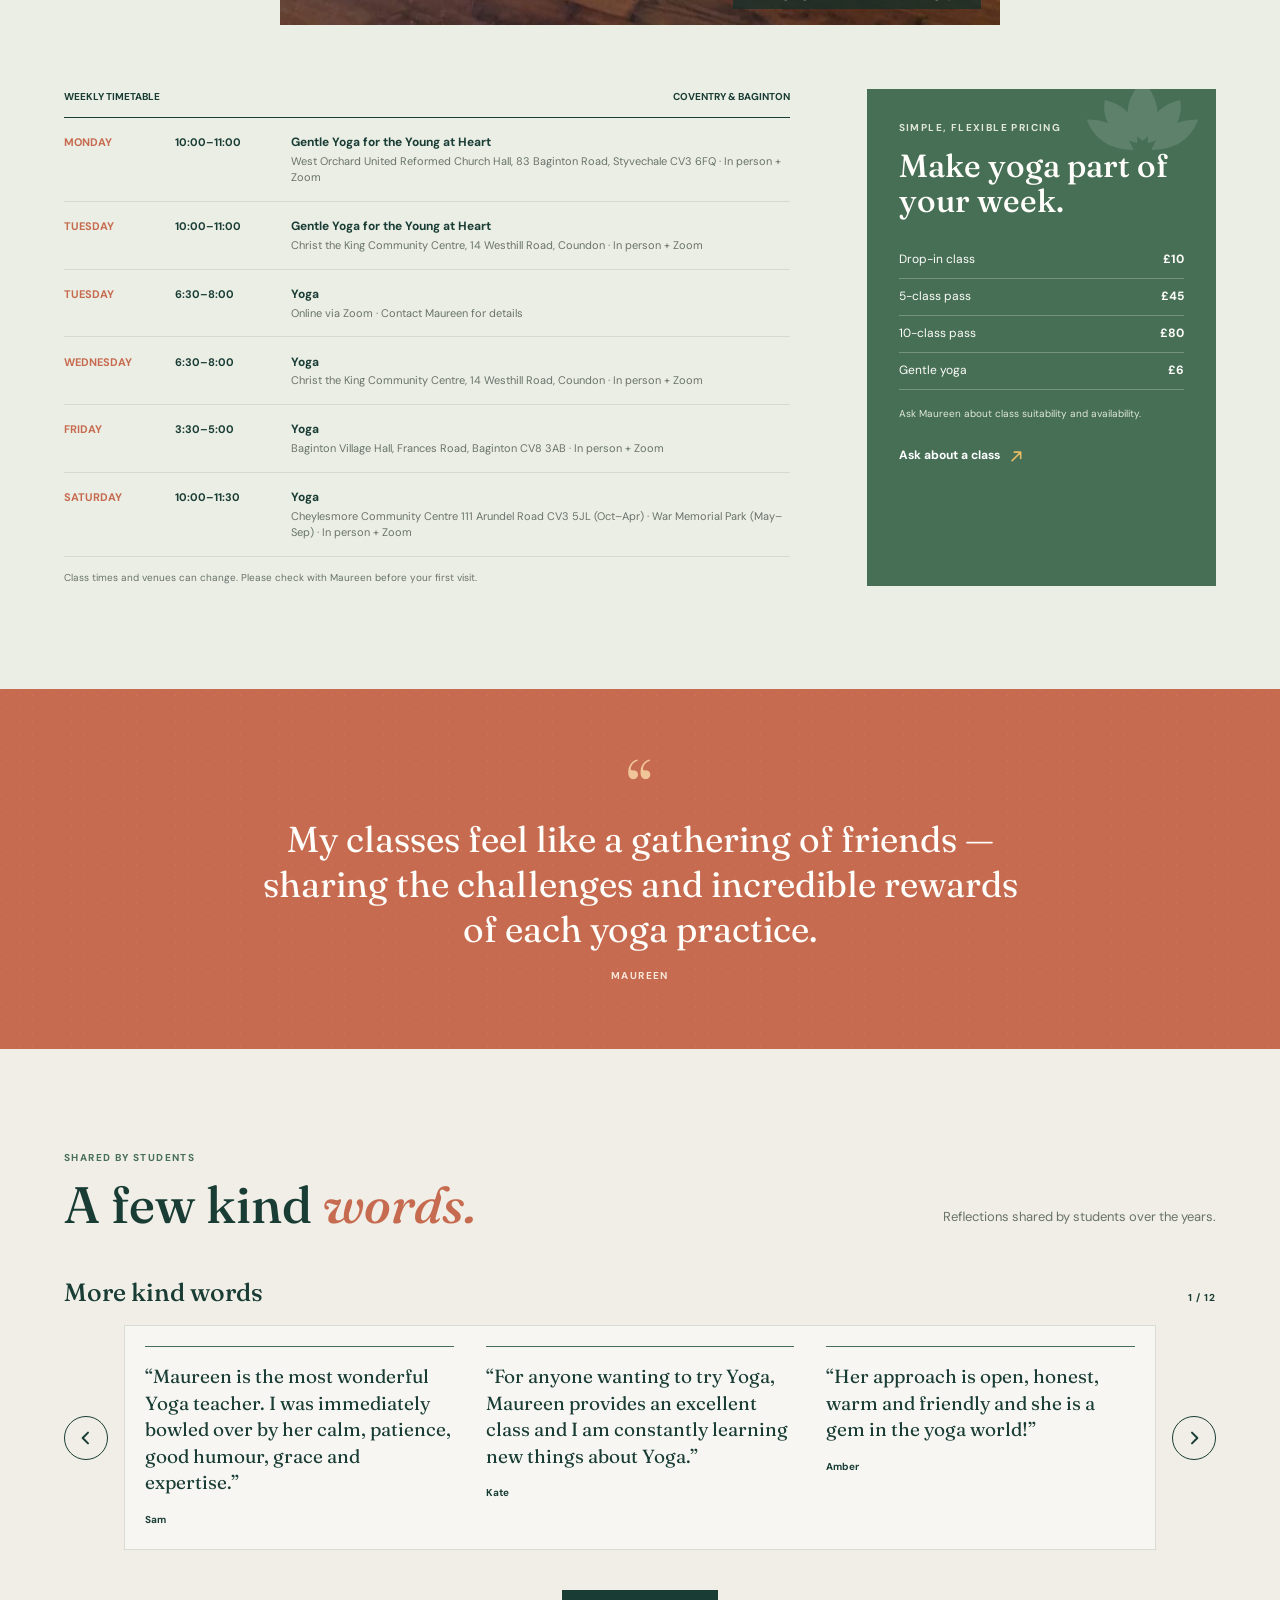
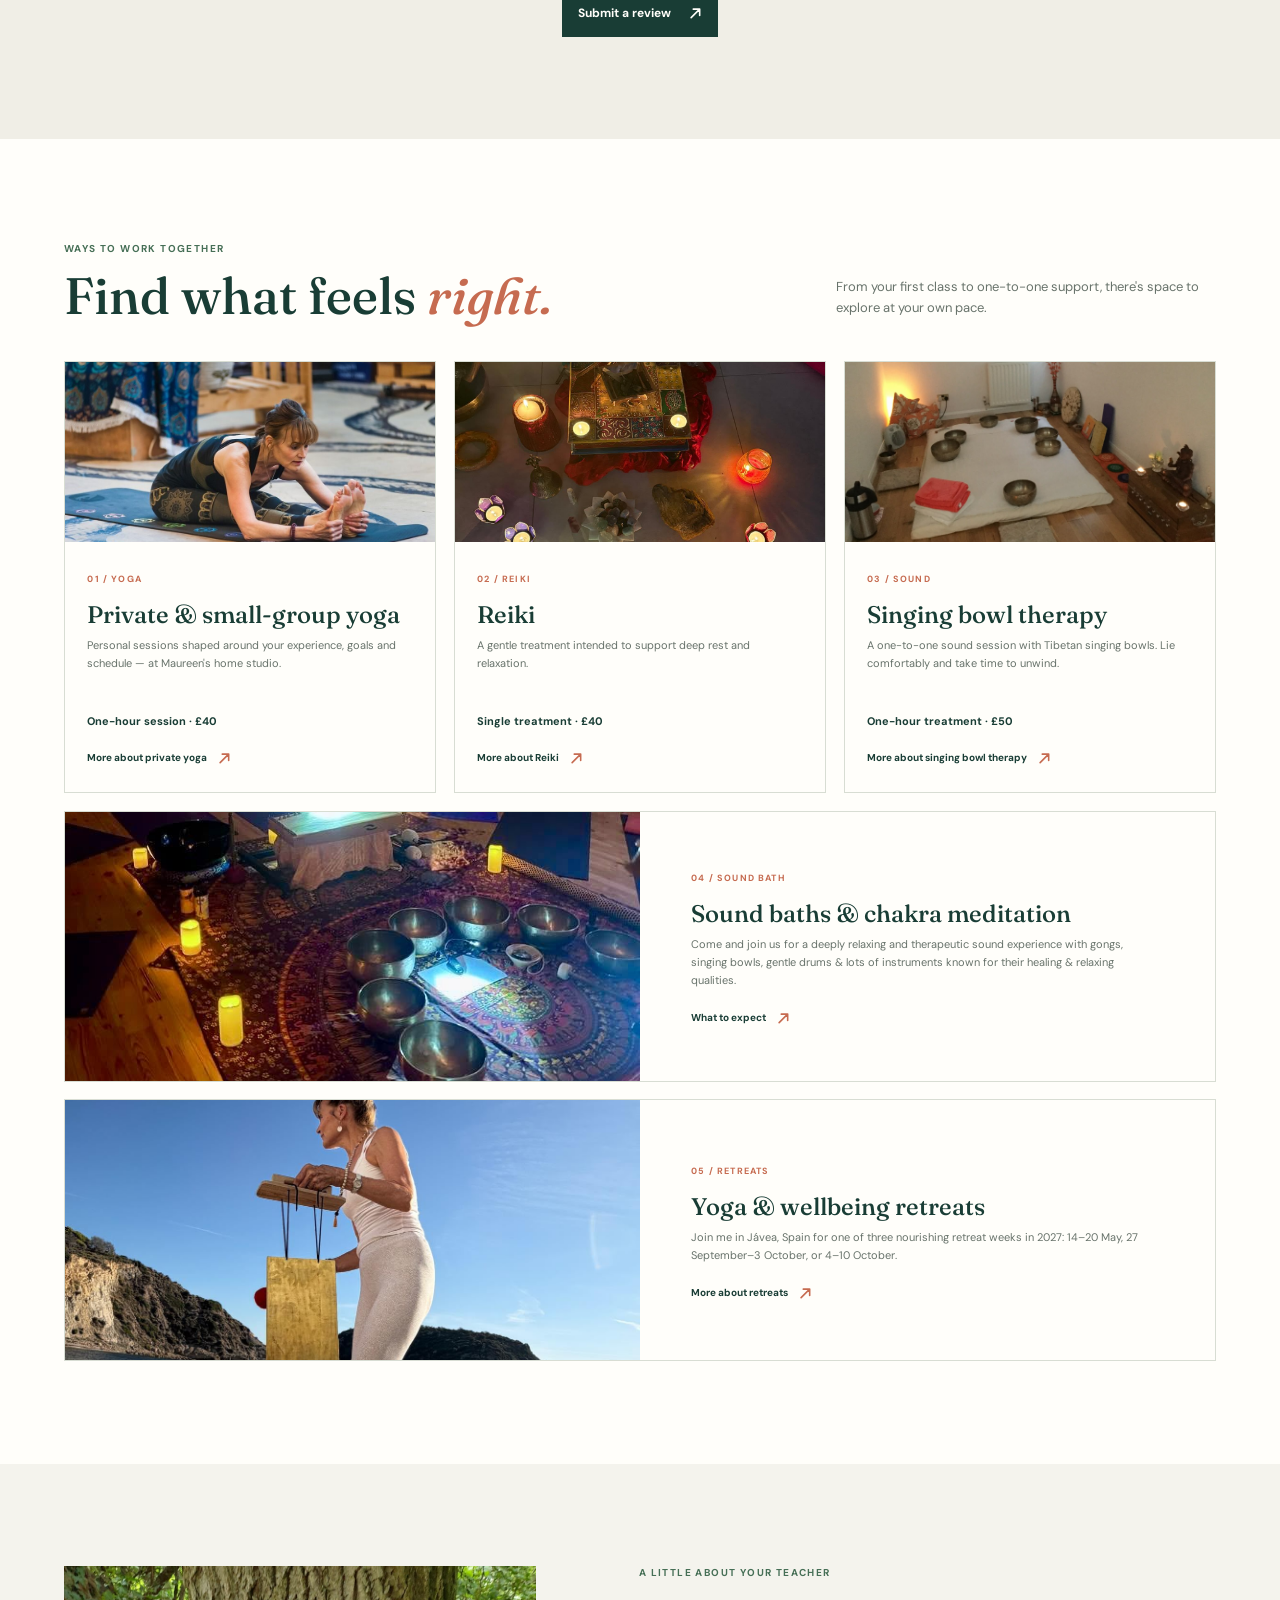
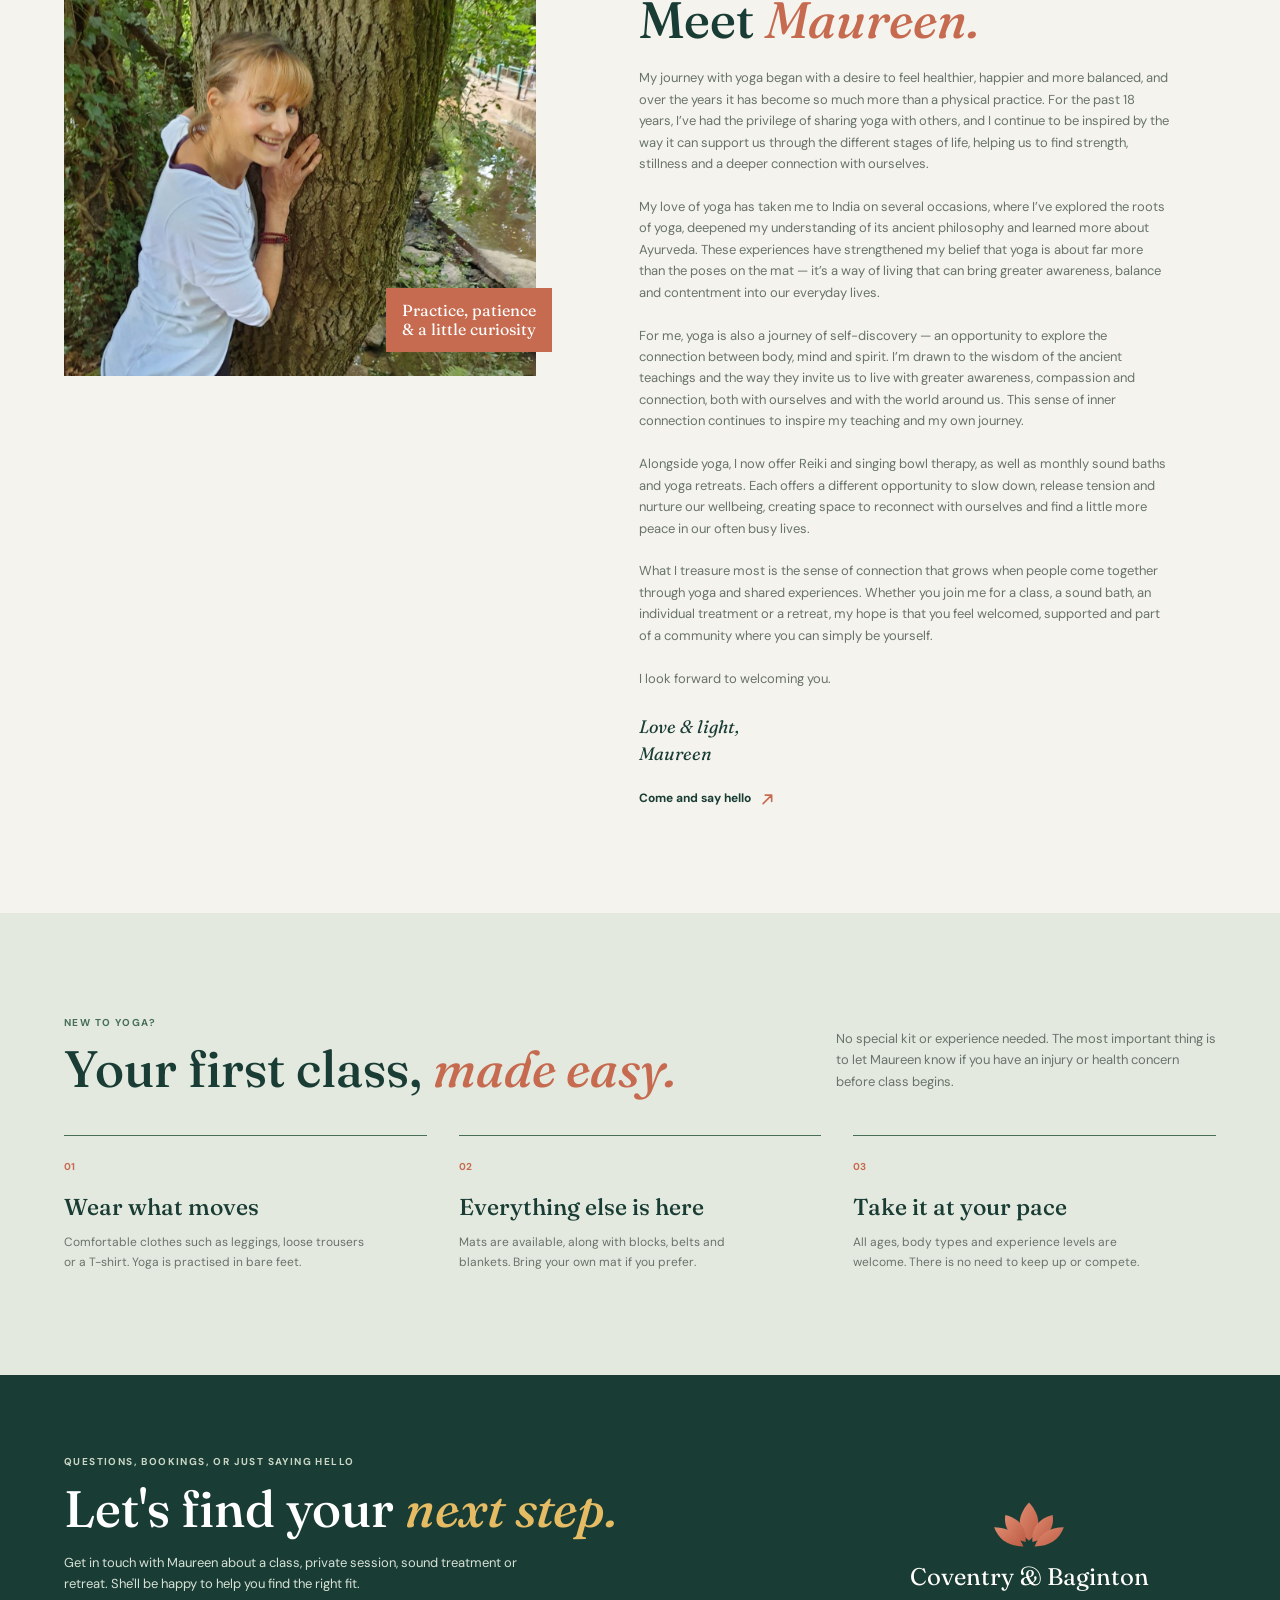
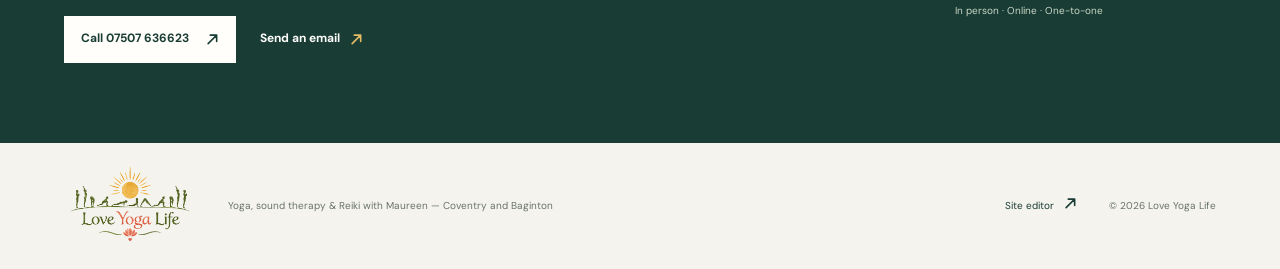
==== commit 57fbe3aa: "Deploy Love Yoga Life website" ====
--- a/index.html
+++ b/index.html
@@ -36,7 +36,7 @@
         href="https://fonts.googleapis.com/css2?family=DM+Sans:wght@400;500;600;700&family=Fraunces:opsz,wght@9..144,500;9..144,600&display=swap"
         rel="stylesheet">
     <link rel="preload" as="image" href="./pics/hero-original.jpeg">
-    <link rel="stylesheet" href="./styles.css?v=20261102-1">
+    <link rel="stylesheet" href="./styles.css?v=20261102-2">
     <script type="application/ld+json">
         {
             "@context": "https://schema.org",
--- a/styles.css
+++ b/styles.css
@@ -1306,13 +1306,16 @@
 }
 
 .slideshow-control svg {
+    display: block;
     width: 14px;
     height: 14px;
+    margin: 0;
     fill: none;
     stroke: currentColor;
     stroke-linecap: round;
     stroke-linejoin: round;
     stroke-width: 1.5;
+    vertical-align: 0;
 }
 
 .slideshow-previous {
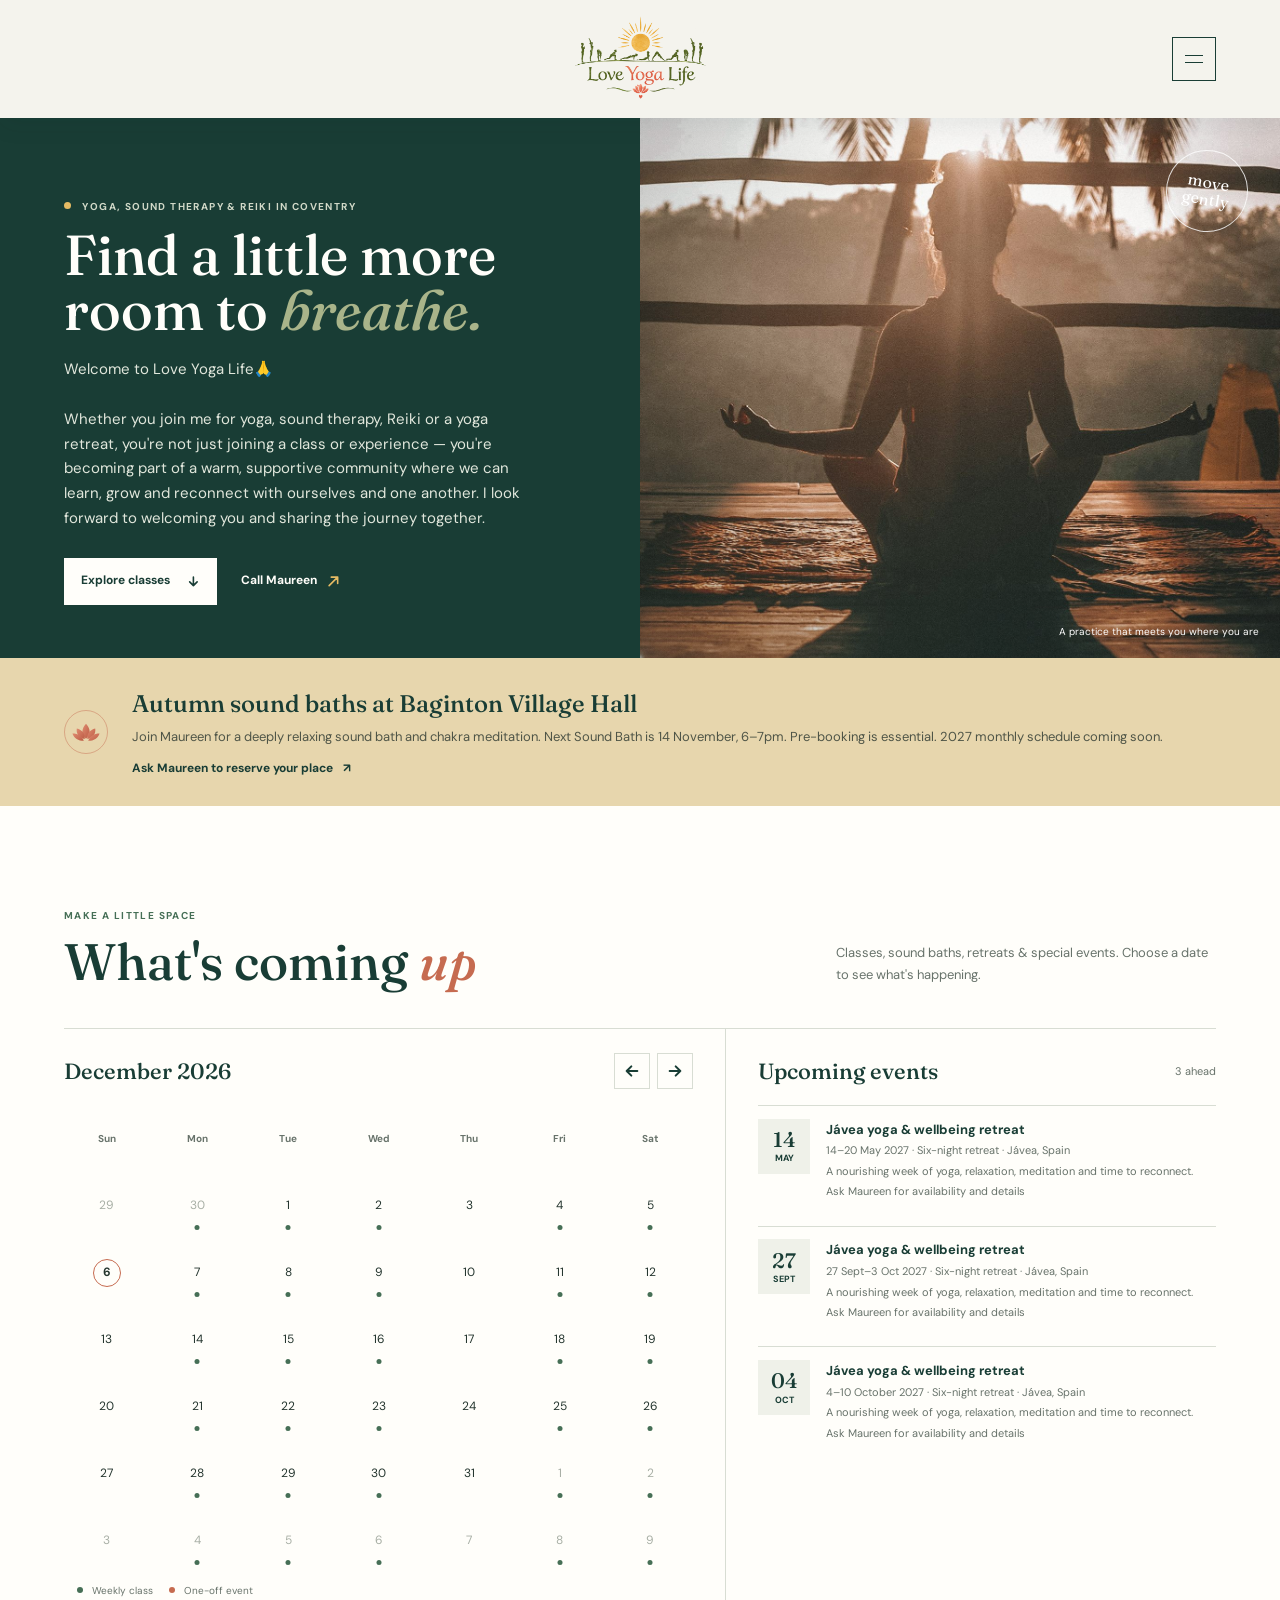
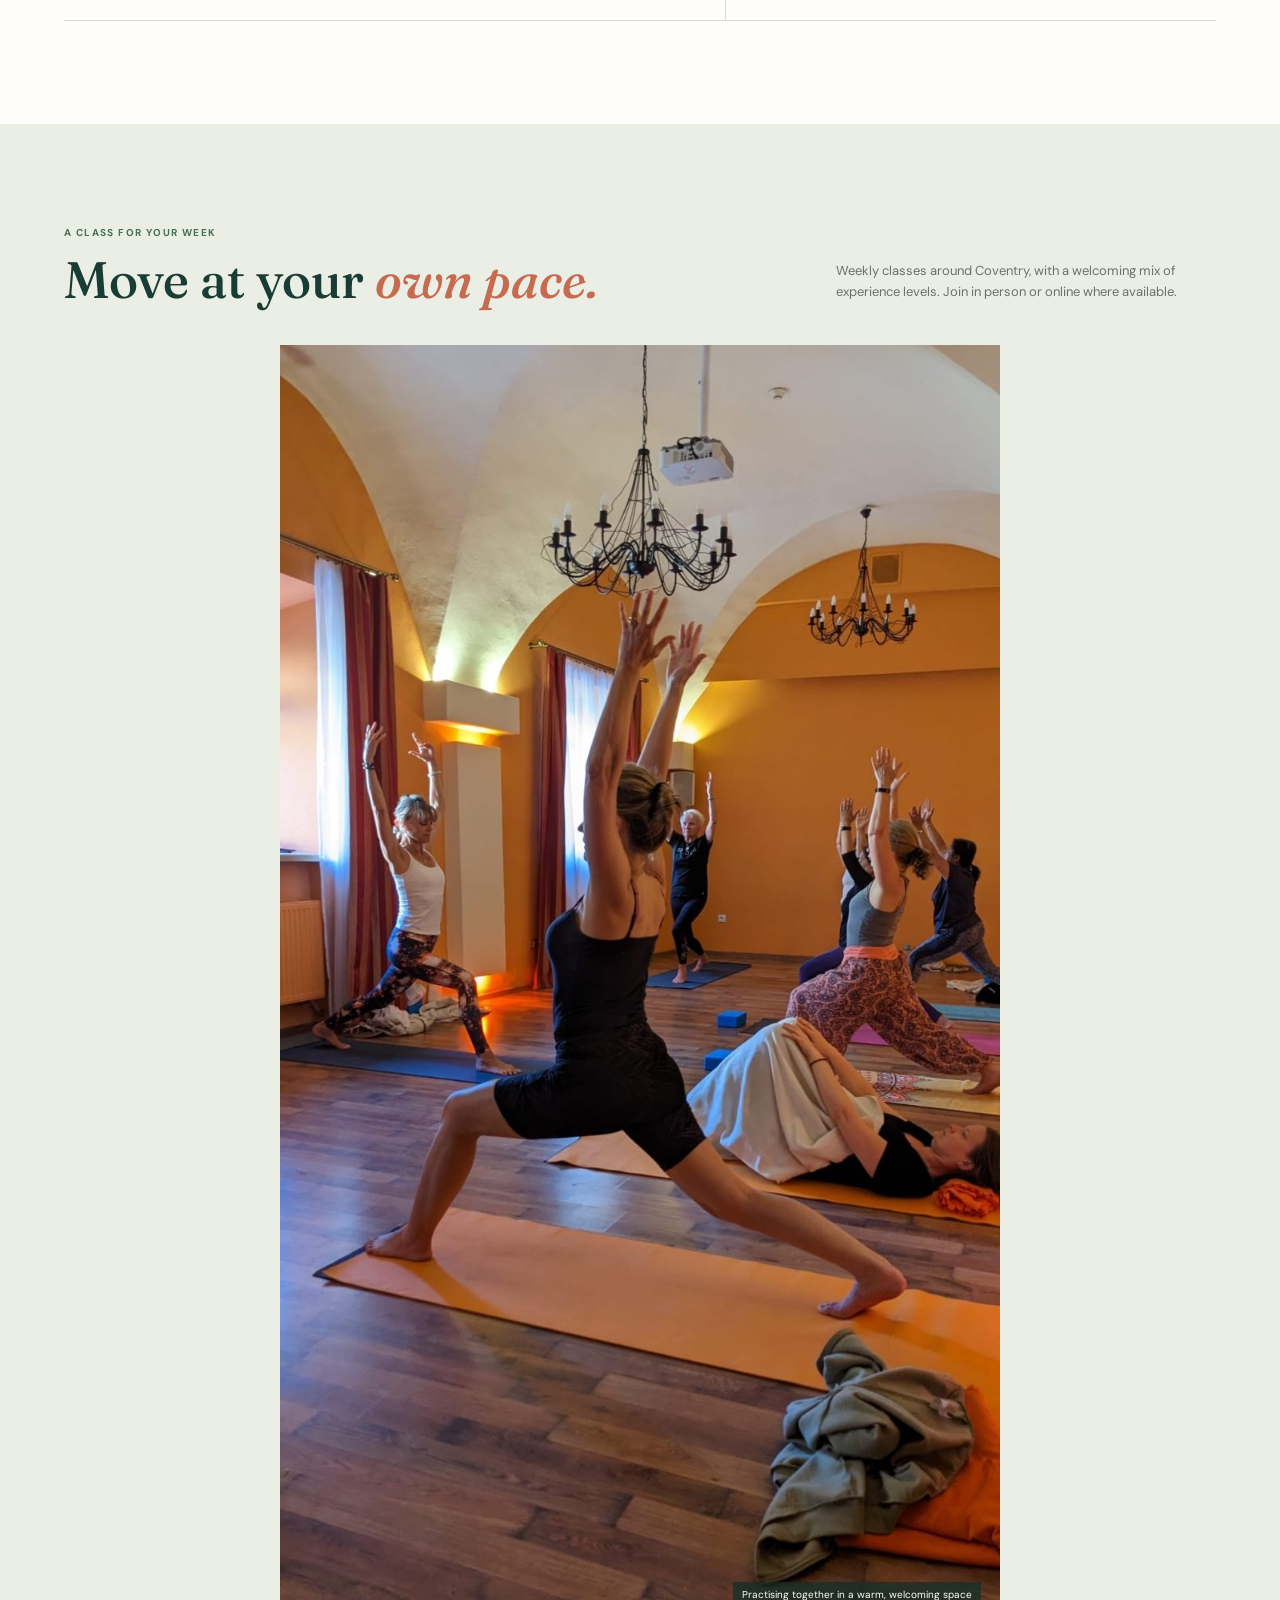
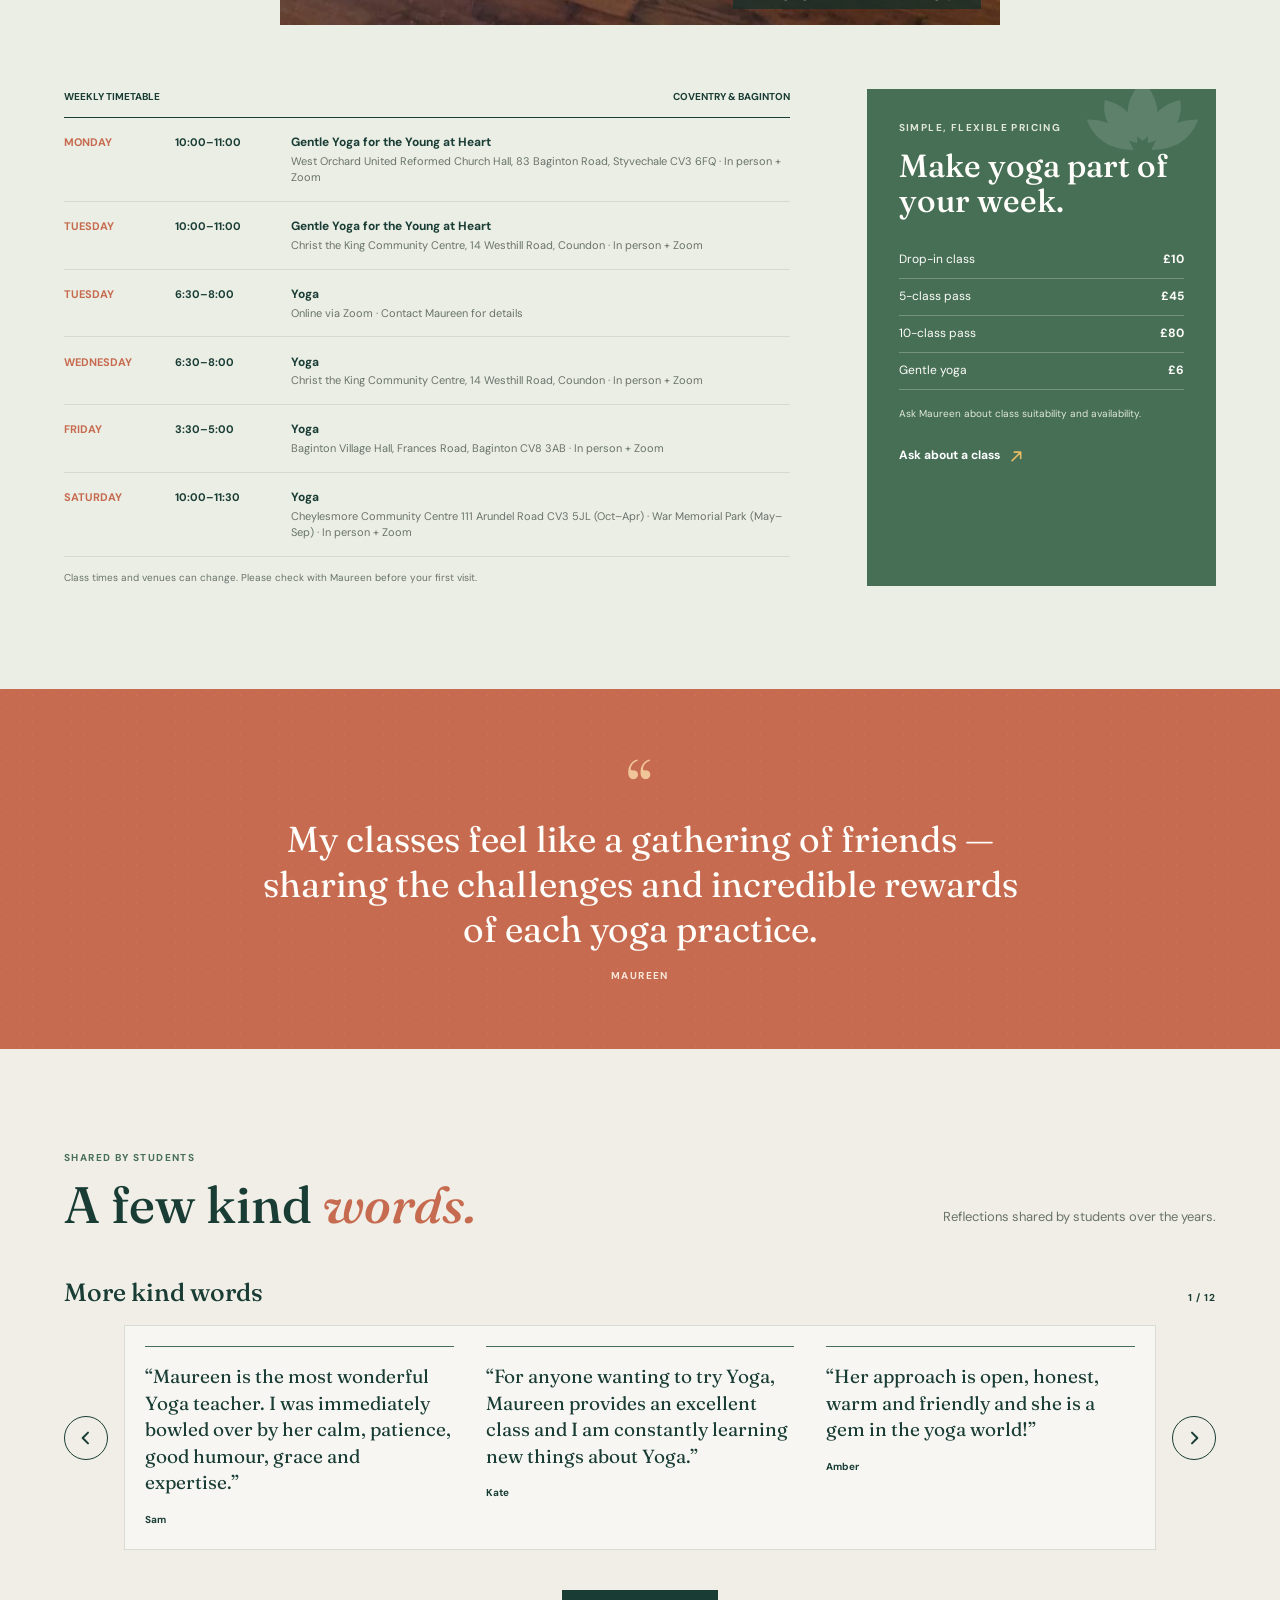
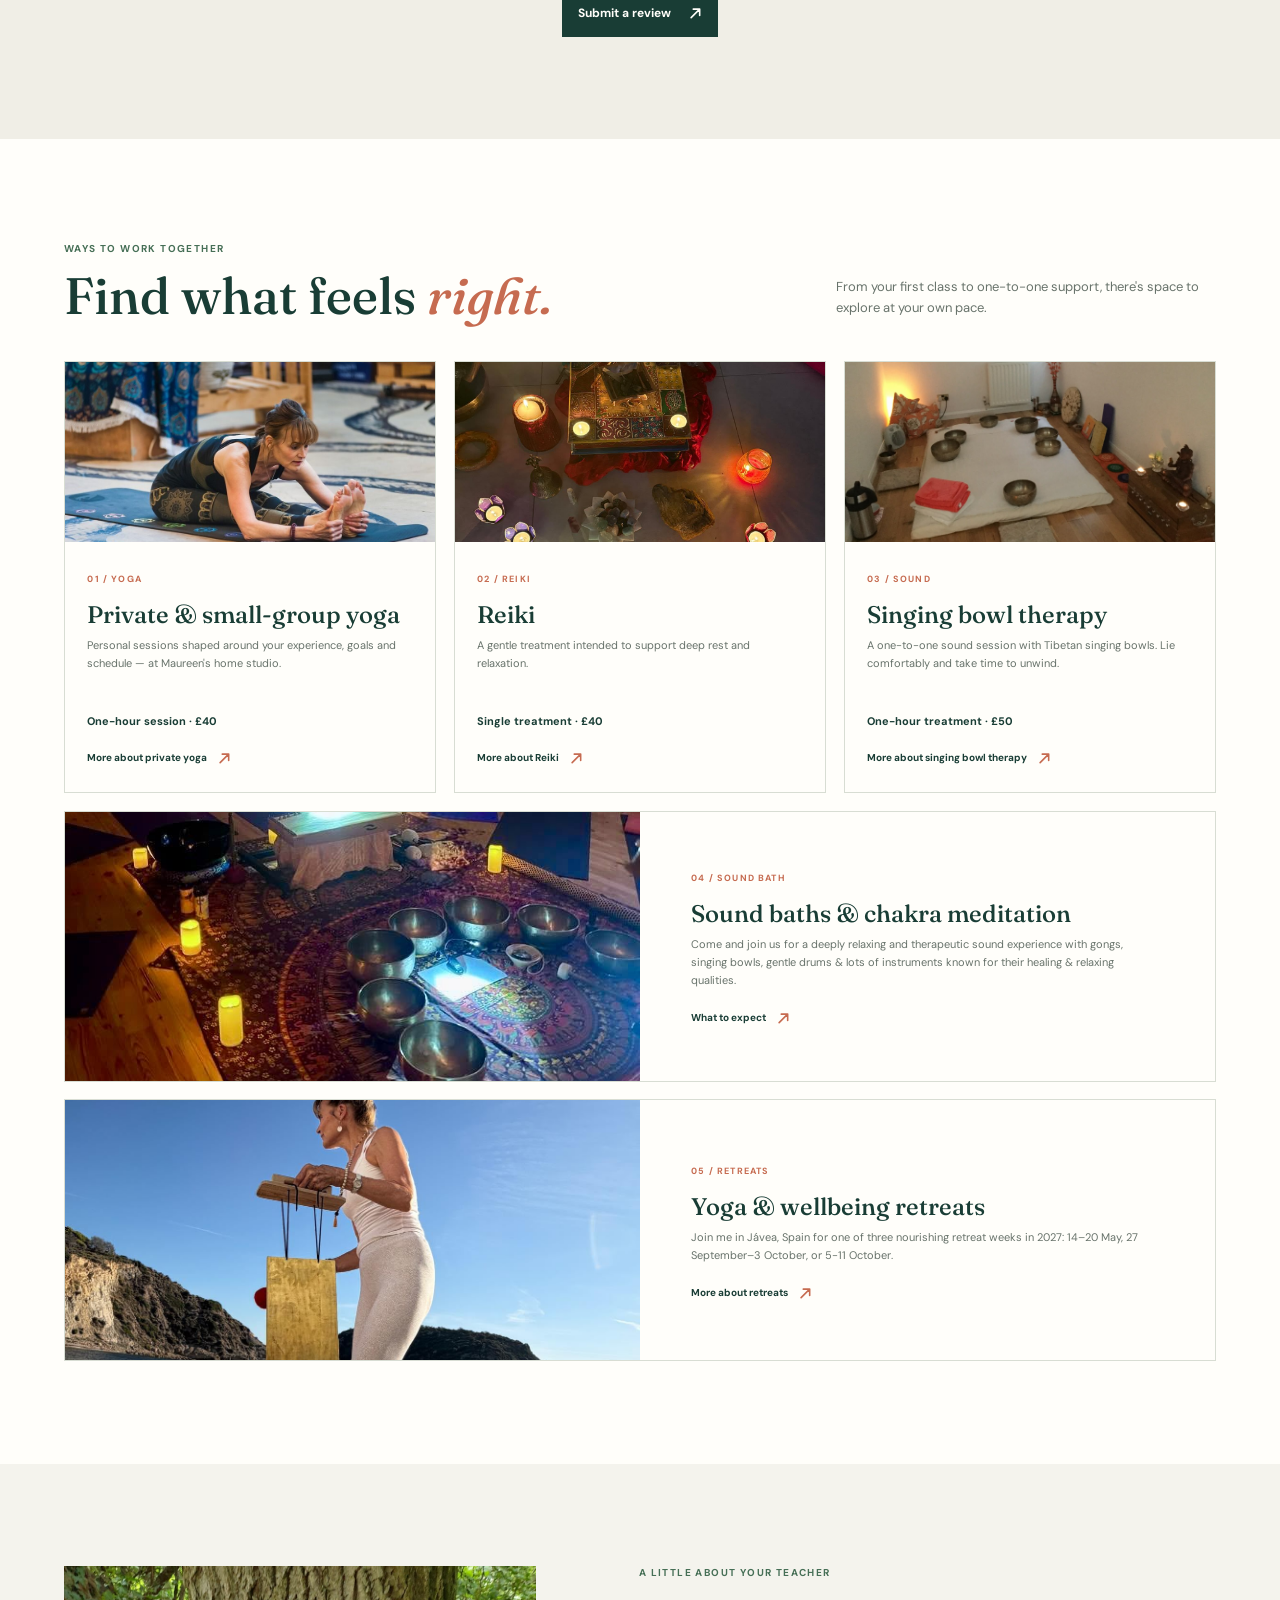
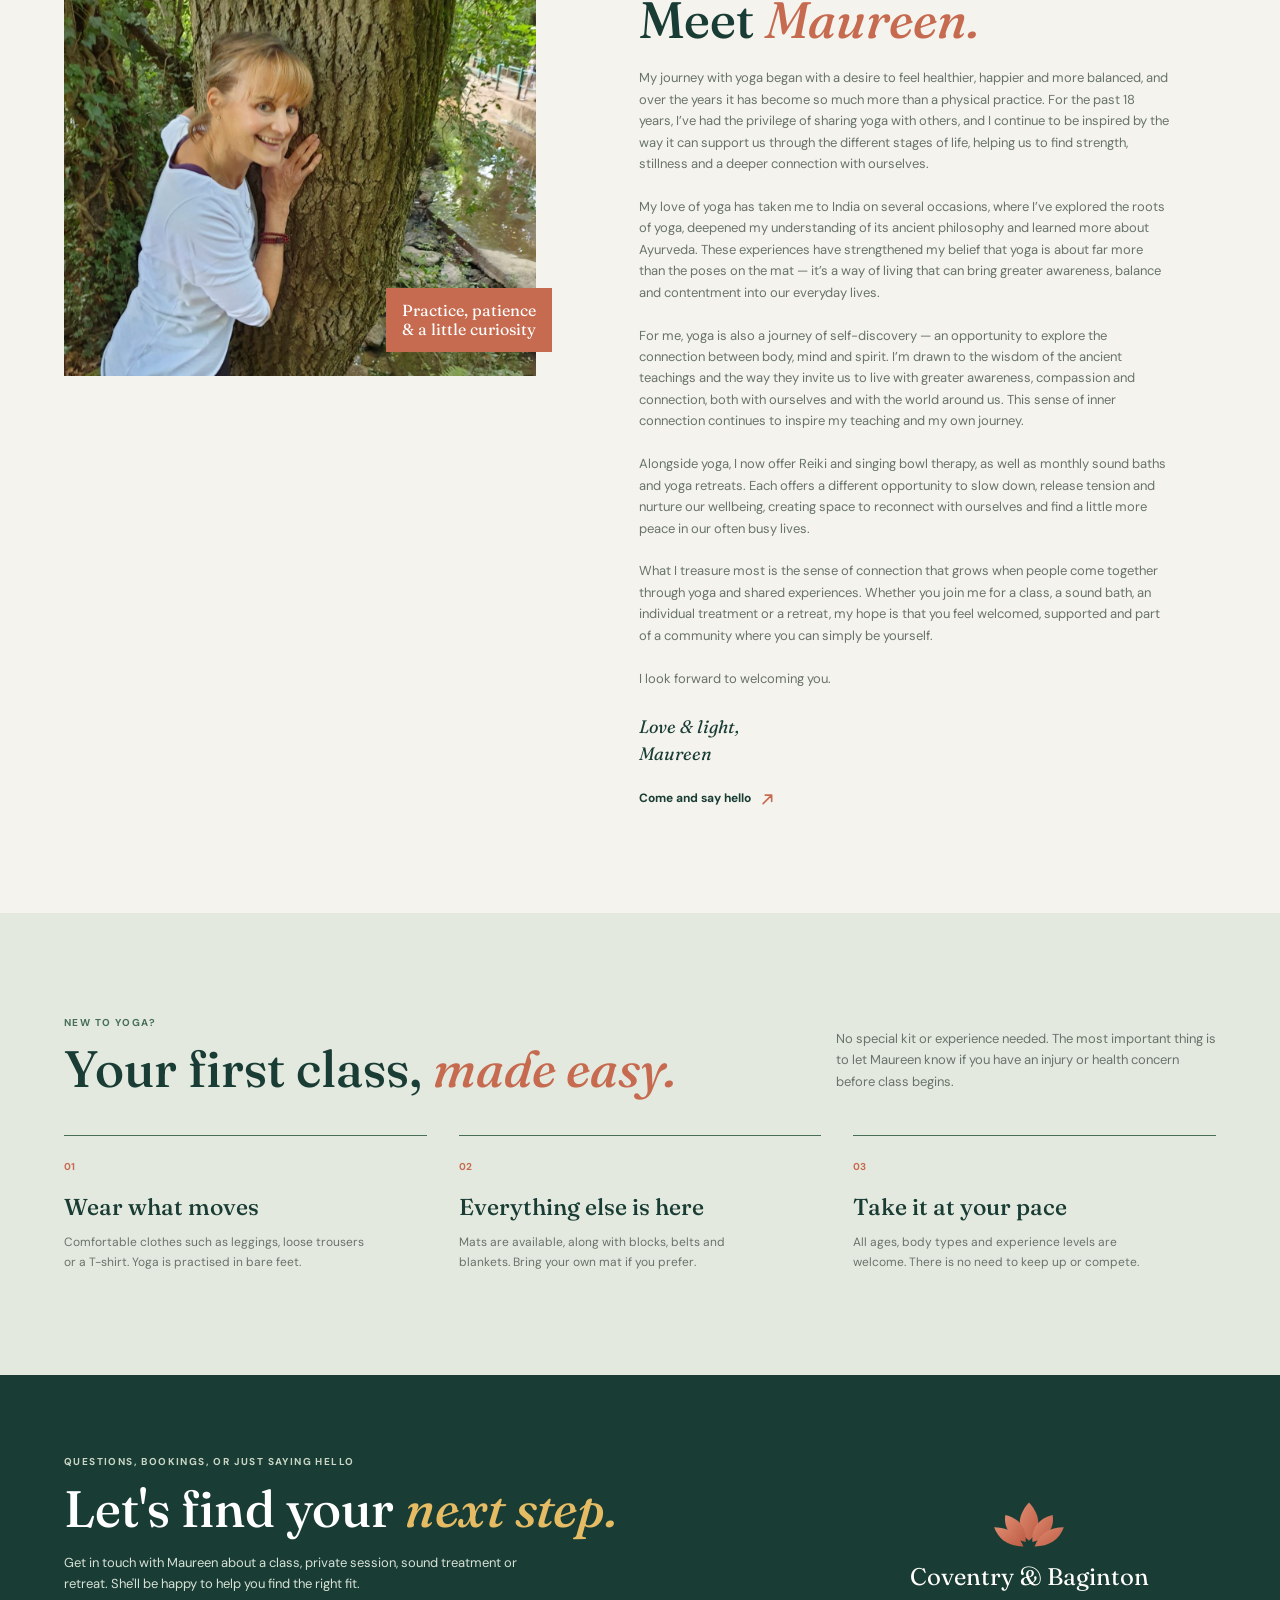
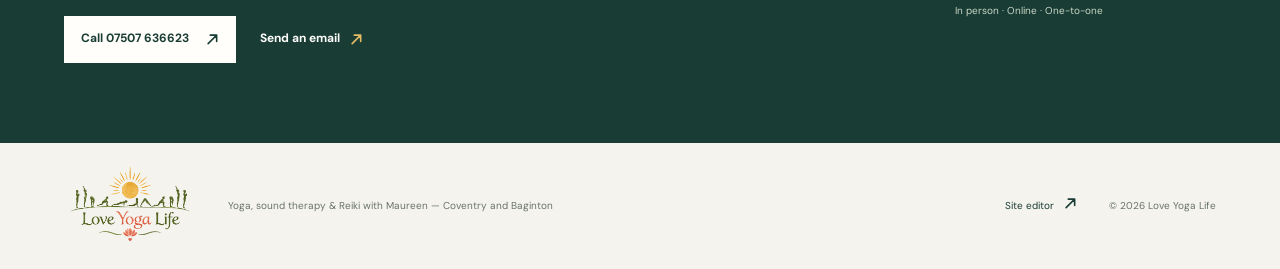
==== commit 9216085b: "Deploy Love Yoga Life website" ====
--- a/index.html
+++ b/index.html
@@ -518,8 +518,8 @@
                     <div class="retreat-option">
                         <h3>Jávea retreat dates — 2027</h3>
                         <p>14–20 May · 27 September–3 October · 4–10 October</p>
-                        <a class="retreat-leaflet-link" href="./leaflets/Javea%20Retreat%202027%20leaflet.docx"
-                            download>Download Jávea retreat leaflet (Word document) <svg class="ui-icon"
+                        <a class="retreat-leaflet-link" href="./leaflets/Javea%20Retreat%202027%20leaflet.pdf"
+                            download>Download Jávea retreat leaflet (PDF) <svg class="ui-icon"
                                 viewBox="0 0 12 12" aria-hidden="true" focusable="false">
                                 <path d="M6 1v7M3 5l3 3 3-3M2 11h8"></path>
                             </svg></a>
